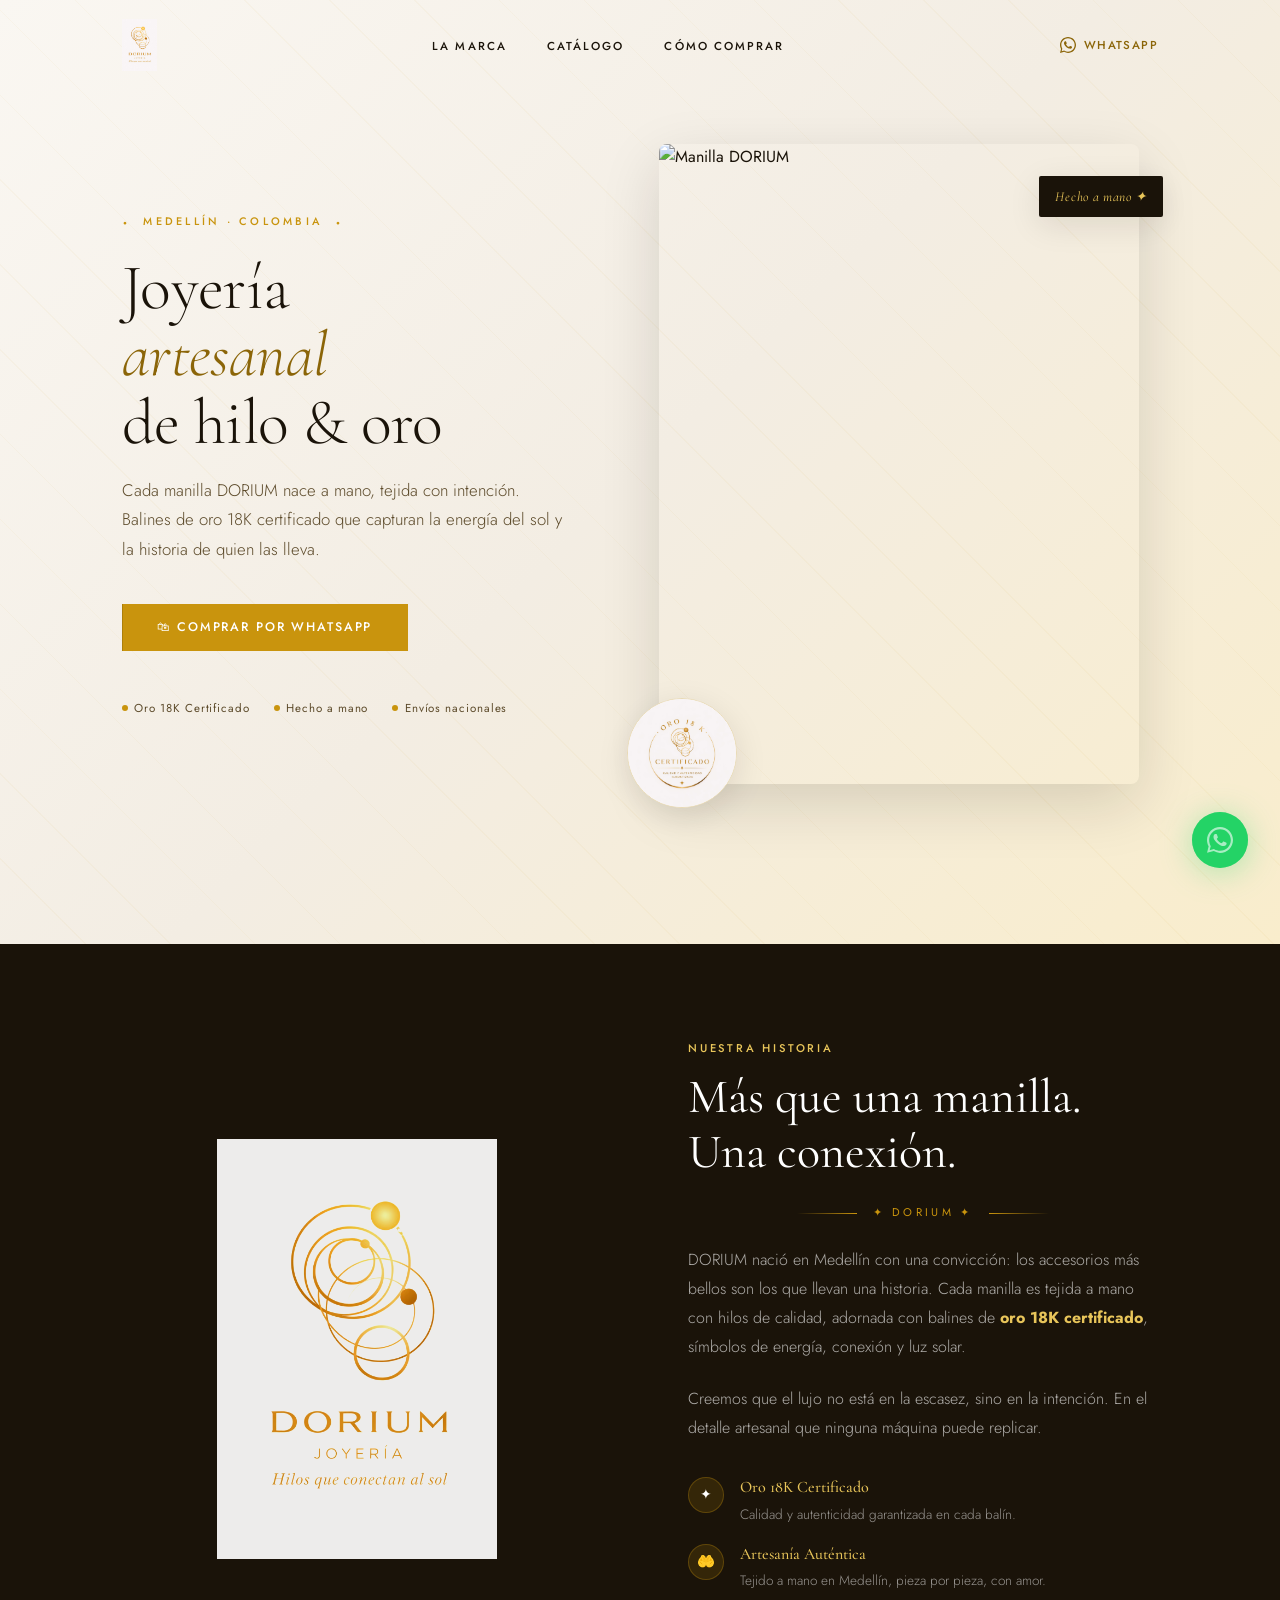
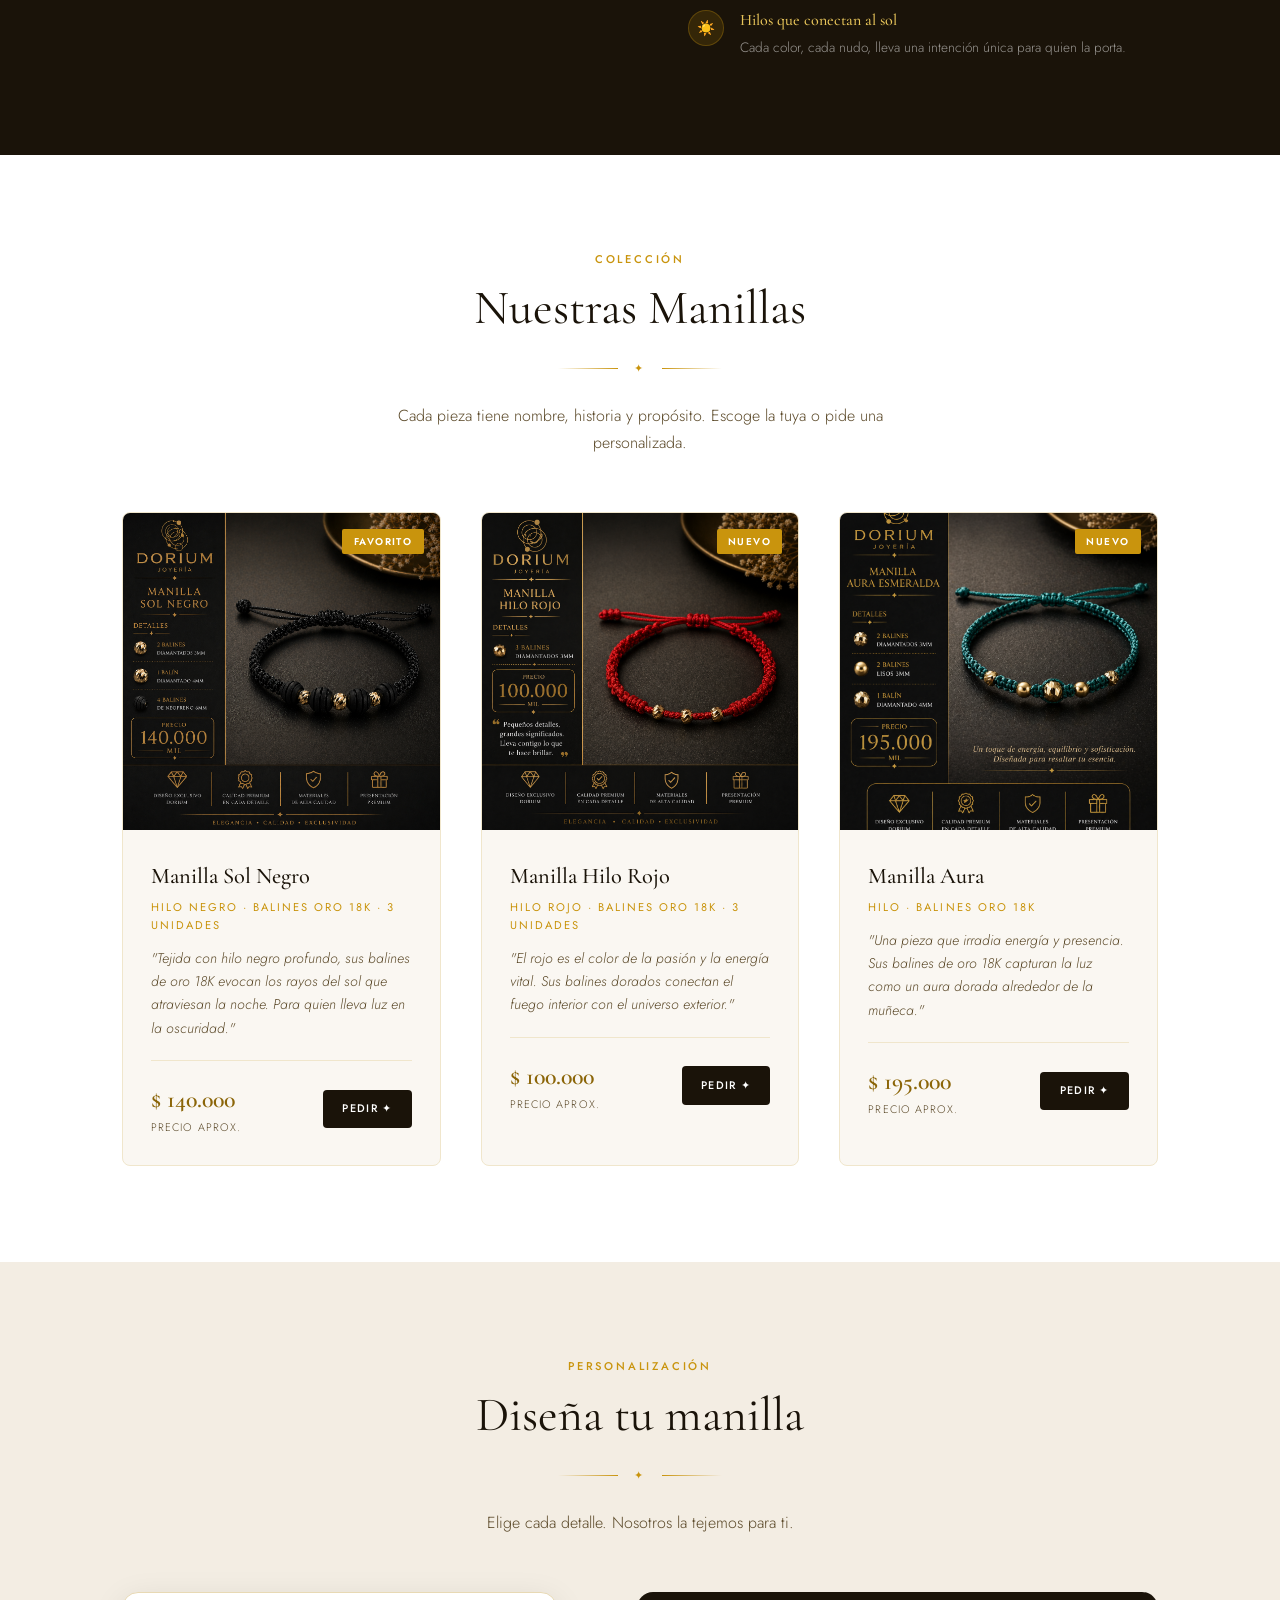
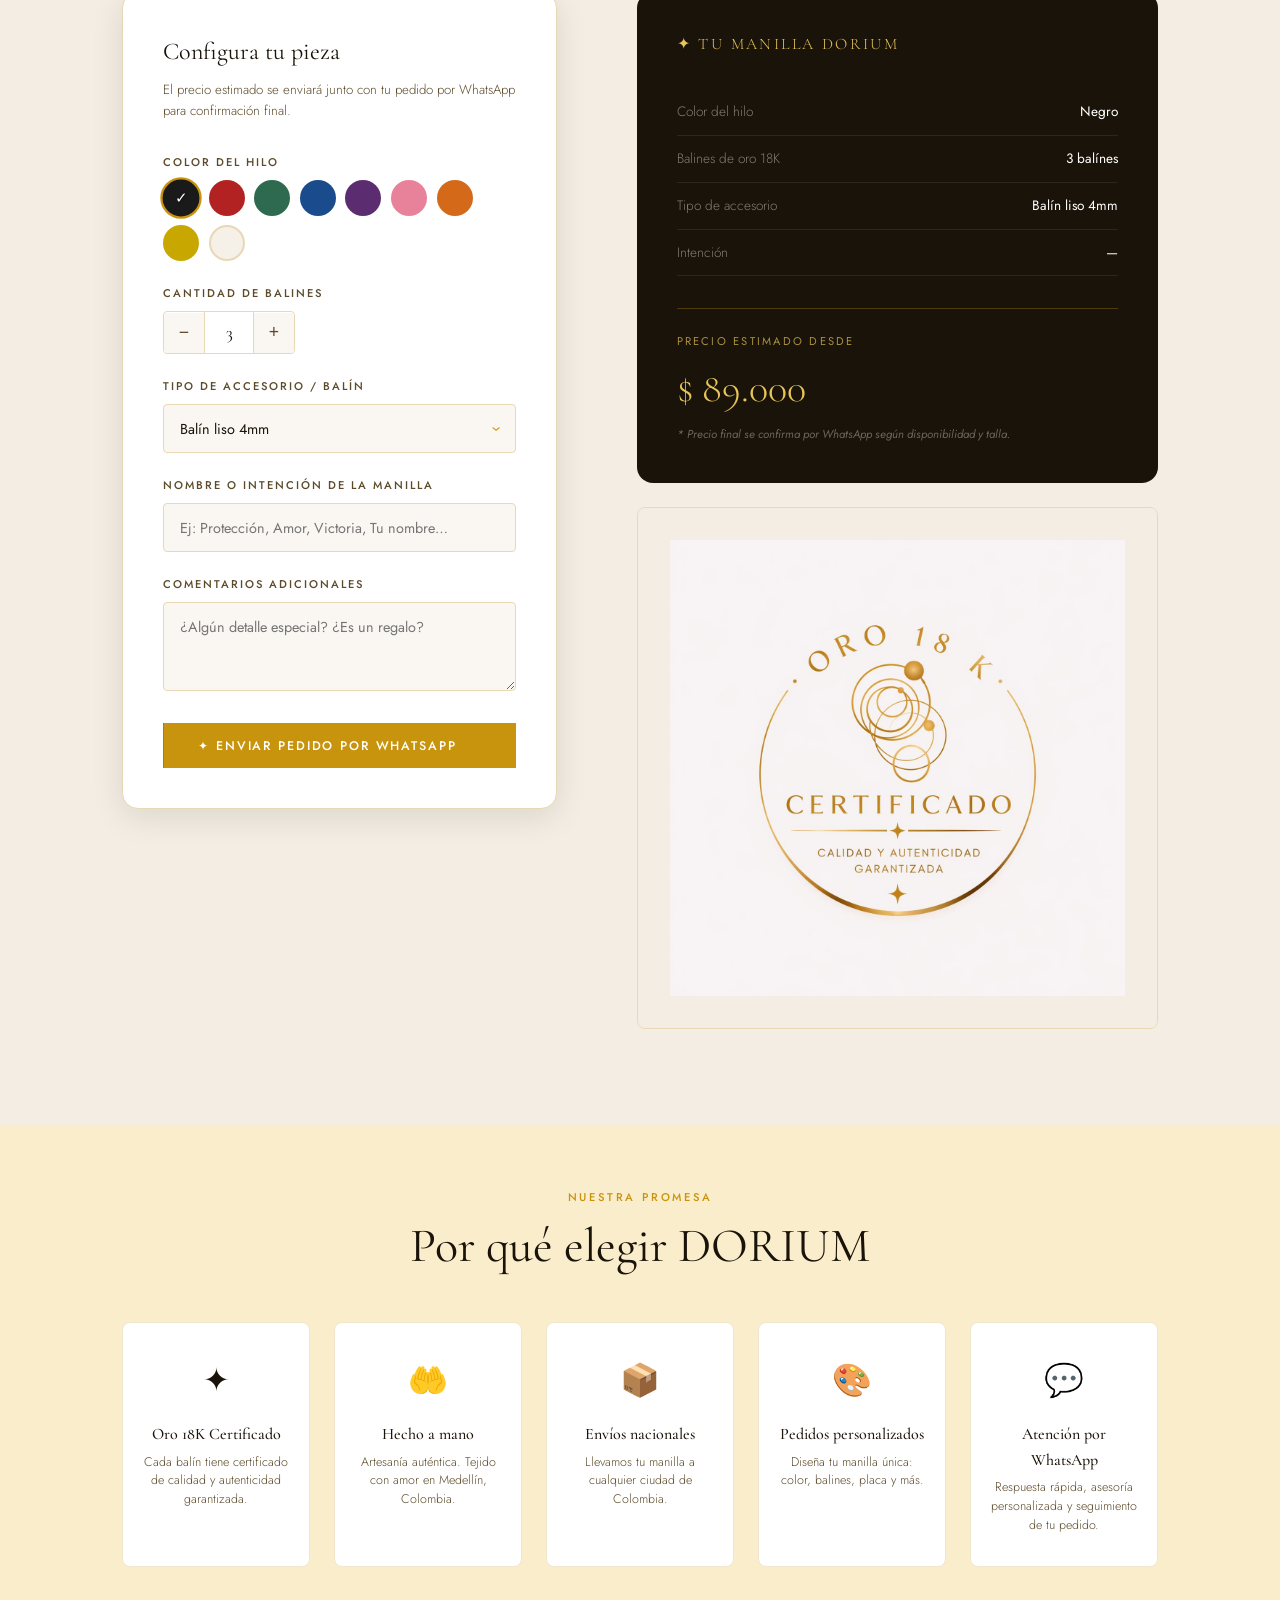
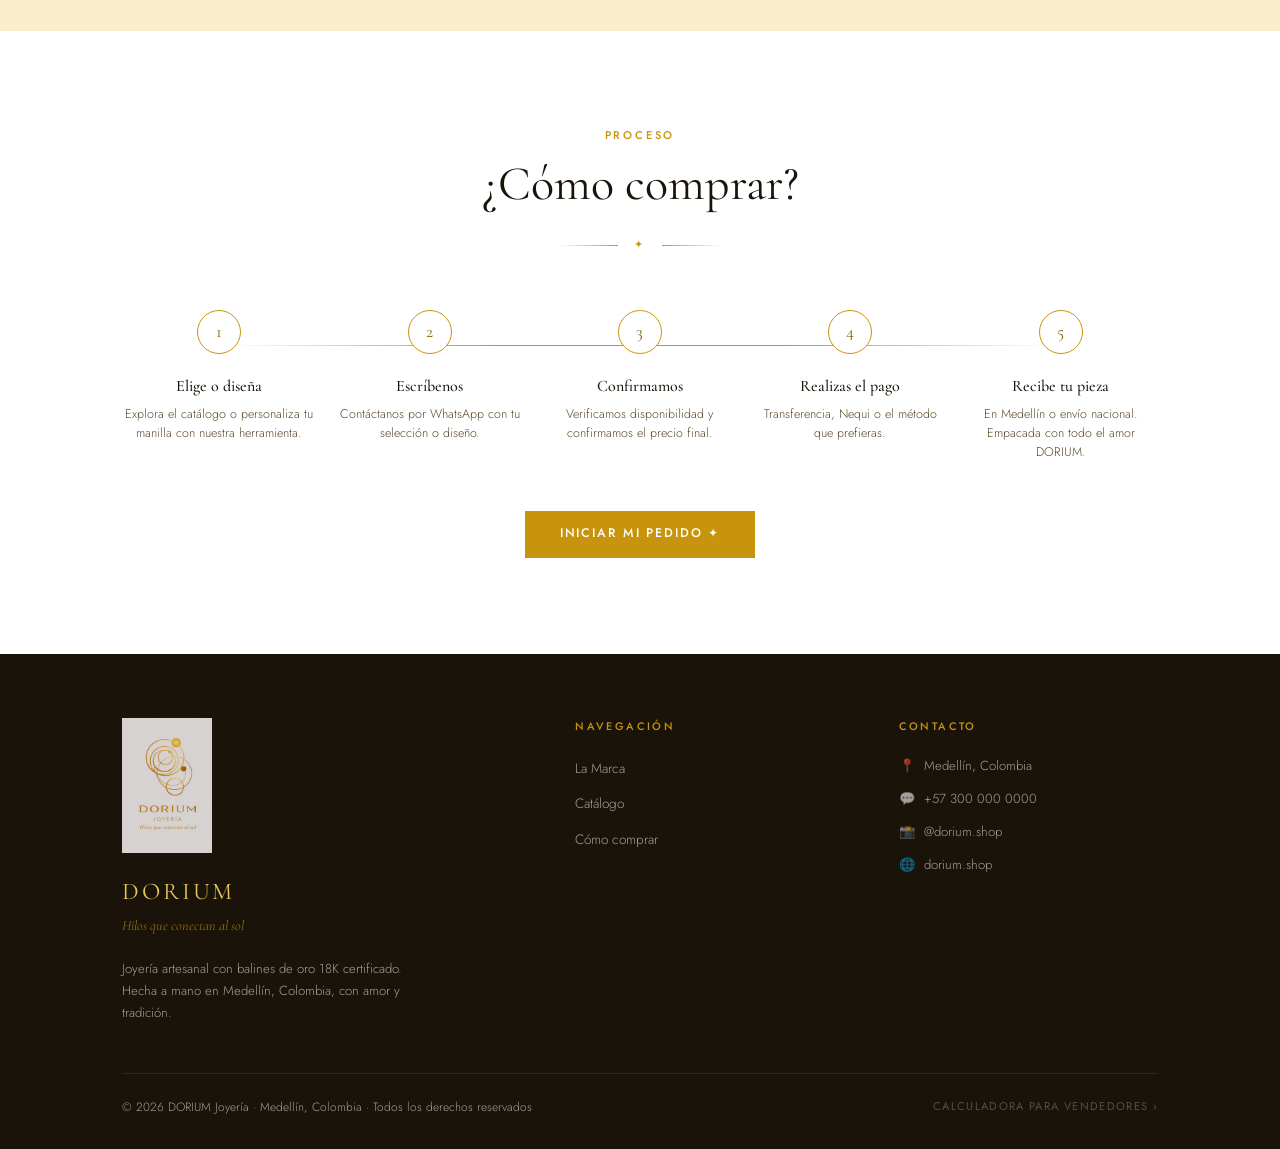
==== index.html @ 561866f4 "Actualizar inicio: imagen Inicio.png, quitar galería y botón diseña Co-Authored-By: Claude Sonnet 4." ====
<!DOCTYPE html>
<html lang="es">
<head>
  <meta charset="UTF-8" />
  <meta name="viewport" content="width=device-width, initial-scale=1.0" />

  <!-- ══ SEO ══ -->
  <title>DORIUM Joyería – Manillas de Hilo con Balines de Oro 18K | Medellín</title>
  <meta name="description" content="Manillas artesanales de hilo con balines de oro 18K certificado. Diseñadas a mano en Medellín, Colombia. Pedidos por WhatsApp. Envíos nacionales." />
  <meta name="keywords" content="manillas de hilo, balines de oro, joyería artesanal, Medellín, oro 18K, pulseras artesanales, DORIUM" />
  <meta name="author" content="DORIUM Joyería" />
  <meta property="og:title" content="DORIUM Joyería – Hilos que conectan al sol" />
  <meta property="og:description" content="Manillas artesanales de hilo con balines de oro 18K certificado. Pedidos por WhatsApp." />
  <meta property="og:image" content="assets/images/logo-vertical.png" />
  <meta property="og:url" content="https://dorium.shop" />
  <link rel="canonical" href="https://dorium.shop" />

  <!-- ══ FAVICON ══ -->
  <link rel="icon" type="image/png" href="assets/images/logo-certificado.png" />

  <!-- ══ ESTILOS ══ -->
  <link rel="stylesheet" href="styles.css" />
</head>
<body>

<!-- ════════════════════════════════
     NAVBAR
════════════════════════════════ -->
<nav class="navbar" id="navbar">
  <div class="container">
    <div class="nav-inner">
      <!-- Logo -->
      <a href="#home" class="nav-logo">
        <img src="assets/images/logo-vertical.png" alt="DORIUM Joyería" />
      </a>

      <!-- Links escritorio -->
      <ul class="nav-links">
        <li><a href="#marca">La Marca</a></li>
        <li><a href="#catalogo">Catálogo</a></li>
        <li><a href="#pasos">Cómo comprar</a></li>
      </ul>

      <!-- CTA -->
      <div class="nav-cta">
        <!--
          ╔══════════════════════════════════════╗
          ║  CAMBIA AQUÍ TU NÚMERO DE WHATSAPP   ║
          ║  Formato: 57XXXXXXXXXX (sin + ni -)  ║
          ╚══════════════════════════════════════╝
        -->
        <a href="https://wa.me/573000000000?text=Hola%2C%20quiero%20hacer%20un%20pedido%20de%20una%20manilla%20DORIUM"
           class="nav-whatsapp" target="_blank" rel="noopener">
          <svg xmlns="http://www.w3.org/2000/svg" width="16" height="16" viewBox="0 0 24 24" fill="currentColor">
            <path d="M17.472 14.382c-.297-.149-1.758-.867-2.03-.967-.273-.099-.471-.148-.67.15-.197.297-.767.966-.94 1.164-.173.199-.347.223-.644.075-.297-.15-1.255-.463-2.39-1.475-.883-.788-1.48-1.761-1.653-2.059-.173-.297-.018-.458.13-.606.134-.133.298-.347.446-.52.149-.174.198-.298.298-.497.099-.198.05-.371-.025-.52-.075-.149-.669-1.612-.916-2.207-.242-.579-.487-.5-.669-.51-.173-.008-.371-.01-.57-.01-.198 0-.52.074-.792.372-.272.297-1.04 1.016-1.04 2.479 0 1.462 1.065 2.875 1.213 3.074.149.198 2.096 3.2 5.077 4.487.709.306 1.262.489 1.694.625.712.227 1.36.195 1.871.118.571-.085 1.758-.719 2.006-1.413.248-.694.248-1.289.173-1.413-.074-.124-.272-.198-.57-.347z"/>
            <path d="M12 0C5.373 0 0 5.373 0 12c0 2.124.554 4.121 1.526 5.856L.057 23.882l6.177-1.615A11.945 11.945 0 0 0 12 24c6.627 0 12-5.373 12-12S18.627 0 12 0zm0 22c-1.917 0-3.715-.504-5.27-1.385l-.374-.222-3.895 1.018 1.039-3.786-.242-.393C2.513 15.726 2 13.924 2 12 2 6.477 6.477 2 12 2s10 4.477 10 10-4.477 10-10 10z"/>
          </svg>
          WhatsApp
        </a>
      </div>

      <!-- Hamburger (móvil) -->
      <button class="hamburger" id="hamburger" aria-label="Abrir menú">
        <span></span><span></span><span></span>
      </button>
    </div>
  </div>
</nav>

<!-- Mobile Menu -->
<div class="mobile-menu" id="mobileMenu">
  <button class="mobile-close" id="mobileClose">✕</button>
  <a href="#marca" onclick="closeMobileMenu()">La Marca</a>
  <a href="#catalogo" onclick="closeMobileMenu()">Catálogo</a>
  <a href="#pasos" onclick="closeMobileMenu()">Cómo comprar</a>
  <a href="https://wa.me/573000000000" target="_blank" style="color:#C9940D">WhatsApp</a>
</div>


<!-- ════════════════════════════════
     HERO
════════════════════════════════ -->
<section id="home" class="hero">
  <div class="hero-bg"></div>
  <div class="hero-bg-pattern"></div>

  <div class="container" style="display:contents">
    <!-- Contenido izquierdo -->
    <div class="hero-content" style="padding-left:max(2rem, calc((100vw - 1100px)/2 + 2rem)); padding-right:3rem;">
      <div class="hero-eyebrow">Medellín · Colombia</div>

      <h1 class="hero-title">
        Joyería<br/>
        <em>artesanal</em><br/>
        de hilo & oro
      </h1>

      <p class="hero-subtitle">
        Cada manilla DORIUM nace a mano, tejida con intención.
        Balines de oro 18K certificado que capturan la energía del sol
        y la historia de quien las lleva.
      </p>

      <div class="hero-actions">
        <!--
          ═══ BOTÓN WHATSAPP — cambia el número aquí ═══
          Formato: 57XXXXXXXXXX
        -->
        <a href="https://wa.me/573000000000?text=Hola%2C%20quiero%20hacer%20un%20pedido%20de%20una%20manilla%20DORIUM"
           class="btn btn-primary" target="_blank" rel="noopener">
          <span>🛍 Comprar por WhatsApp</span>
        </a>
      </div>

      <div class="hero-badges">
        <span class="hero-badge"><span class="hero-badge-dot"></span>Oro 18K Certificado</span>
        <span class="hero-badge"><span class="hero-badge-dot"></span>Hecho a mano</span>
        <span class="hero-badge"><span class="hero-badge-dot"></span>Envíos nacionales</span>
      </div>
    </div>

    <!-- Visual derecho -->
    <div class="hero-visual" style="padding-right:max(2rem, calc((100vw - 1100px)/2 + 2rem));">
      <div class="hero-image-frame">
        <img src="assets/images/Inicio.png" alt="Manilla DORIUM" class="hero-image-main">

        <!-- Sello certificado -->
        <div class="hero-cert-badge">
          <img src="assets/images/logo-certificado.png" alt="Oro 18K Certificado" />
        </div>

        <!-- Tag flotante -->
        <div class="hero-floating-tag">Hecho a mano ✦</div>
      </div>
    </div>
  </div>
</section>


<!-- ════════════════════════════════
     MARCA
════════════════════════════════ -->
<section id="marca" class="section-brand">
  <div class="container">
    <div class="brand-inner">
      <!-- Logo izquierdo -->
      <div class="brand-logo-wrap" data-aos>
        <img src="assets/images/logo-vertical.png" alt="DORIUM Joyería" class="brand-logo-img" />
      </div>

      <!-- Texto derecho -->
      <div class="brand-text-side">
        <p class="section-eyebrow" data-aos>Nuestra historia</p>
        <h2 class="section-title" data-aos data-aos-delay="100">
          Más que una manilla.<br/>Una conexión.
        </h2>

        <div class="ornament" data-aos data-aos-delay="150">
          <span class="ornament-icon">✦ DORIUM ✦</span>
        </div>

        <p class="brand-desc" data-aos data-aos-delay="200">
          DORIUM nació en Medellín con una convicción: los accesorios más bellos son
          los que llevan una historia. Cada manilla es tejida a mano con hilos de calidad,
          adornada con balines de <strong style="color:var(--gold-light)">oro 18K certificado</strong>,
          símbolos de energía, conexión y luz solar.
        </p>
        <p class="brand-desc" data-aos data-aos-delay="250">
          Creemos que el lujo no está en la escasez, sino en la intención.
          En el detalle artesanal que ninguna máquina puede replicar.
        </p>

        <div class="brand-pillars">
          <div class="brand-pillar" data-aos data-aos-delay="300">
            <div class="brand-pillar-icon">✦</div>
            <div class="brand-pillar-text">
              <h4>Oro 18K Certificado</h4>
              <p>Calidad y autenticidad garantizada en cada balín.</p>
            </div>
          </div>
          <div class="brand-pillar" data-aos data-aos-delay="350">
            <div class="brand-pillar-icon">🤲</div>
            <div class="brand-pillar-text">
              <h4>Artesanía Auténtica</h4>
              <p>Tejido a mano en Medellín, pieza por pieza, con amor.</p>
            </div>
          </div>
          <div class="brand-pillar" data-aos data-aos-delay="400">
            <div class="brand-pillar-icon">☀️</div>
            <div class="brand-pillar-text">
              <h4>Hilos que conectan al sol</h4>
              <p>Cada color, cada nudo, lleva una intención única para quien la porta.</p>
            </div>
          </div>
        </div>
      </div>
    </div>
  </div>
</section>


<!-- ════════════════════════════════
     CATÁLOGO
     ═══════════════════════════════
     Para agregar una nueva manilla,
     agrega un objeto al array
     PRODUCTOS en script.js
════════════════════════════════ -->
<section id="catalogo" class="section-catalog">
  <div class="container">
    <div class="text-center">
      <p class="section-eyebrow" data-aos>Colección</p>
      <h2 class="section-title" data-aos data-aos-delay="100">Nuestras Manillas</h2>
      <div class="ornament" data-aos data-aos-delay="150">
        <span class="ornament-icon">✦</span>
      </div>
      <p class="section-subtitle" data-aos data-aos-delay="200">
        Cada pieza tiene nombre, historia y propósito.
        Escoge la tuya o pide una personalizada.
      </p>
    </div>

    <!-- Las cards se generan desde script.js -->
    <div class="catalog-grid" id="catalogGrid" data-aos data-aos-delay="250">
      <!-- JS inject -->
    </div>
  </div>
</section>


<!-- ════════════════════════════════
     DISEÑA TU MANILLA
════════════════════════════════ -->
<section id="diseña" class="section-designer">
  <div class="container">
    <div class="text-center" style="margin-bottom:3.5rem;">
      <p class="section-eyebrow" data-aos>Personalización</p>
      <h2 class="section-title" data-aos data-aos-delay="100">Diseña tu manilla</h2>
      <div class="ornament" data-aos data-aos-delay="150">
        <span class="ornament-icon">✦</span>
      </div>
      <p class="section-subtitle" data-aos data-aos-delay="200">
        Elige cada detalle. Nosotros la tejemos para ti.
      </p>
    </div>

    <div class="designer-inner">
      <!-- Formulario -->
      <div class="designer-form" data-aos>
        <h3 class="form-title">Configura tu pieza</h3>
        <p class="form-subtitle">El precio estimado se enviará junto con tu pedido por WhatsApp para confirmación final.</p>

        <!-- Color del hilo -->
        <div class="form-group">
          <label class="form-label">Color del hilo</label>
          <div class="color-options" id="colorOpts">
            <div class="color-opt c-negro selected"  data-color="Negro"   title="Negro"   onclick="selectColor(this)"></div>
            <div class="color-opt c-rojo"             data-color="Rojo"    title="Rojo"    onclick="selectColor(this)"></div>
            <div class="color-opt c-verde"            data-color="Verde"   title="Verde"   onclick="selectColor(this)"></div>
            <div class="color-opt c-azul"             data-color="Azul"    title="Azul"    onclick="selectColor(this)"></div>
            <div class="color-opt c-morado"           data-color="Morado"  title="Morado"  onclick="selectColor(this)"></div>
            <div class="color-opt c-rosa"             data-color="Rosa"    title="Rosa"    onclick="selectColor(this)"></div>
            <div class="color-opt c-naranja"          data-color="Naranja" title="Naranja" onclick="selectColor(this)"></div>
            <div class="color-opt c-amarillo"         data-color="Amarillo" title="Amarillo" onclick="selectColor(this)"></div>
            <div class="color-opt c-blanco"           data-color="Blanco"  title="Blanco"  onclick="selectColor(this)"></div>
          </div>
        </div>

        <!-- Cantidad de balines -->
        <div class="form-group">
          <label class="form-label">Cantidad de balines</label>
          <div class="qty-control">
            <button class="qty-btn" onclick="changeQty(-1)">−</button>
            <span class="qty-display" id="qtyDisplay">3</span>
            <button class="qty-btn" onclick="changeQty(1)">+</button>
          </div>
        </div>

        <!-- Tipo de accesorio -->
        <div class="form-group">
          <label class="form-label">Tipo de accesorio / balín</label>
          <div class="select-wrapper">
            <select class="form-select" id="accesorioSelect" onchange="updatePreview()">
              <option value="Balín liso 3mm">Balín liso 3mm</option>
              <option value="Balín liso 4mm" selected>Balín liso 4mm</option>
              <option value="Balín liso 5mm">Balín liso 5mm</option>
              <option value="Balín diamantado 3mm">Balín diamantado 3mm</option>
              <option value="Balín diamantado 4mm">Balín diamantado 4mm</option>
              <option value="Balín diamantado 5mm">Balín diamantado 5mm</option>
              <option value="Placa redonda grabada">Placa redonda grabada (personalizable)</option>
            </select>
          </div>
        </div>

        <!-- Nombre o intención -->
        <div class="form-group">
          <label class="form-label">Nombre o intención de la manilla</label>
          <input type="text" class="form-input" id="intencionInput"
                 placeholder="Ej: Protección, Amor, Victoria, Tu nombre…"
                 oninput="updatePreview()" />
        </div>

        <!-- Comentarios -->
        <div class="form-group">
          <label class="form-label">Comentarios adicionales</label>
          <textarea class="form-input" id="comentariosInput" rows="3"
                    placeholder="¿Algún detalle especial? ¿Es un regalo?"
                    style="resize:vertical; min-height:80px;"
                    oninput="updatePreview()"></textarea>
        </div>

        <button class="btn btn-primary" style="width:100%;" onclick="enviarDiseño()">
          <span>✦ Enviar pedido por WhatsApp</span>
        </button>
      </div>

      <!-- Preview -->
      <div class="designer-preview" data-aos data-aos-delay="150">
        <div class="preview-card">
          <p class="preview-title">✦ Tu manilla DORIUM</p>

          <div class="preview-item">
            <span class="preview-item-label">Color del hilo</span>
            <span class="preview-item-value" id="prev-color">Negro</span>
          </div>
          <div class="preview-item">
            <span class="preview-item-label">Balines de oro 18K</span>
            <span class="preview-item-value" id="prev-qty">3 balines</span>
          </div>
          <div class="preview-item">
            <span class="preview-item-label">Tipo de accesorio</span>
            <span class="preview-item-value" id="prev-acc">Balín liso 4mm</span>
          </div>
          <div class="preview-item">
            <span class="preview-item-label">Intención</span>
            <span class="preview-item-value" id="prev-intencion">—</span>
          </div>

          <div class="preview-price-section">
            <p class="preview-price-label">Precio estimado desde</p>
            <p class="preview-price-value" id="prev-price">$80.000</p>
            <p class="preview-price-note">* Precio final se confirma por WhatsApp según disponibilidad y talla.</p>
          </div>
        </div>

        <!-- Imagen -->
        <div style="margin-top:1.5rem; border-radius:var(--radius-md); overflow:hidden; border:1px solid var(--border);">
          <img src="assets/images/logo-certificado.png" alt="Certificado Oro 18K"
               style="width:100%; display:block; background:var(--cream-dark); padding:2rem;" />
        </div>
      </div>
    </div>
  </div>
</section>


<!-- ════════════════════════════════
     CONFIANZA
════════════════════════════════ -->
<section class="section-trust">
  <div class="container">
    <div class="text-center">
      <p class="section-eyebrow" data-aos>Nuestra promesa</p>
      <h2 class="section-title" data-aos data-aos-delay="100">Por qué elegir DORIUM</h2>
    </div>

    <div class="trust-grid">
      <div class="trust-item" data-aos data-aos-delay="100">
        <span class="trust-icon">✦</span>
        <p class="trust-label">Oro 18K Certificado</p>
        <p class="trust-desc">Cada balín tiene certificado de calidad y autenticidad garantizada.</p>
      </div>
      <div class="trust-item" data-aos data-aos-delay="150">
        <span class="trust-icon">🤲</span>
        <p class="trust-label">Hecho a mano</p>
        <p class="trust-desc">Artesanía auténtica. Tejido con amor en Medellín, Colombia.</p>
      </div>
      <div class="trust-item" data-aos data-aos-delay="200">
        <span class="trust-icon">📦</span>
        <p class="trust-label">Envíos nacionales</p>
        <p class="trust-desc">Llevamos tu manilla a cualquier ciudad de Colombia.</p>
      </div>
      <div class="trust-item" data-aos data-aos-delay="250">
        <span class="trust-icon">🎨</span>
        <p class="trust-label">Pedidos personalizados</p>
        <p class="trust-desc">Diseña tu manilla única: color, balines, placa y más.</p>
      </div>
      <div class="trust-item" data-aos data-aos-delay="300">
        <span class="trust-icon">💬</span>
        <p class="trust-label">Atención por WhatsApp</p>
        <p class="trust-desc">Respuesta rápida, asesoría personalizada y seguimiento de tu pedido.</p>
      </div>
    </div>
  </div>
</section>


<!-- ════════════════════════════════
     PASOS DE COMPRA
════════════════════════════════ -->
<section id="pasos" class="section-steps">
  <div class="container">
    <div class="text-center">
      <p class="section-eyebrow" data-aos>Proceso</p>
      <h2 class="section-title" data-aos data-aos-delay="100">¿Cómo comprar?</h2>
      <div class="ornament" data-aos data-aos-delay="150">
        <span class="ornament-icon">✦</span>
      </div>
    </div>

    <div class="steps-grid">
      <div class="step-item" data-aos data-aos-delay="100">
        <div class="step-number">1</div>
        <p class="step-label">Elige o diseña</p>
        <p class="step-desc">Explora el catálogo o personaliza tu manilla con nuestra herramienta.</p>
      </div>
      <div class="step-item" data-aos data-aos-delay="150">
        <div class="step-number">2</div>
        <p class="step-label">Escríbenos</p>
        <p class="step-desc">Contáctanos por WhatsApp con tu selección o diseño.</p>
      </div>
      <div class="step-item" data-aos data-aos-delay="200">
        <div class="step-number">3</div>
        <p class="step-label">Confirmamos</p>
        <p class="step-desc">Verificamos disponibilidad y confirmamos el precio final.</p>
      </div>
      <div class="step-item" data-aos data-aos-delay="250">
        <div class="step-number">4</div>
        <p class="step-label">Realizas el pago</p>
        <p class="step-desc">Transferencia, Nequi o el método que prefieras.</p>
      </div>
      <div class="step-item" data-aos data-aos-delay="300">
        <div class="step-number">5</div>
        <p class="step-label">Recibe tu pieza</p>
        <p class="step-desc">En Medellín o envío nacional. Empacada con todo el amor DORIUM.</p>
      </div>
    </div>

    <div class="text-center" style="margin-top:3rem;" data-aos>
      <a href="https://wa.me/573000000000?text=Hola%2C%20quiero%20hacer%20un%20pedido%20de%20una%20manilla%20DORIUM"
         class="btn btn-primary" target="_blank" rel="noopener">
        <span>Iniciar mi pedido ✦</span>
      </a>
    </div>
  </div>
</section>




<!-- ════════════════════════════════
     FOOTER
════════════════════════════════ -->
<footer class="footer">
  <div class="container">
    <div class="footer-inner">
      <!-- Marca -->
      <div>
        <img src="assets/images/logo-vertical.png" alt="DORIUM" class="footer-brand-logo" />
        <p class="footer-brand-name">DORIUM</p>
        <p class="footer-tagline">Hilos que conectan al sol</p>
        <p class="footer-desc">
          Joyería artesanal con balines de oro 18K certificado.
          Hecha a mano en Medellín, Colombia, con amor y tradición.
        </p>
      </div>

      <!-- Navegación -->
      <div>
        <p class="footer-heading">Navegación</p>
        <ul class="footer-links">
          <li><a href="#marca">La Marca</a></li>
          <li><a href="#catalogo">Catálogo</a></li>
          <li><a href="#pasos">Cómo comprar</a></li>
        </ul>
      </div>

      <!-- Contacto -->
      <div>
        <p class="footer-heading">Contacto</p>
        <div class="footer-contact-item">
          <span>📍</span>
          <span>Medellín, Colombia</span>
        </div>
        <div class="footer-contact-item">
          <!--
            ═══ CAMBIA TU NÚMERO DE WHATSAPP AQUÍ ═══
          -->
          <span>💬</span>
          <a href="https://wa.me/573000000000" target="_blank" rel="noopener">+57 300 000 0000</a>
        </div>
        <div class="footer-contact-item">
          <!--
            ═══ CAMBIA TU INSTAGRAM AQUÍ ═══
          -->
          <span>📸</span>
          <a href="https://instagram.com/dorium.shop" target="_blank" rel="noopener">@dorium.shop</a>
        </div>
        <div class="footer-contact-item">
          <span>🌐</span>
          <a href="https://dorium.shop">dorium.shop</a>
        </div>
      </div>
    </div>

    <div class="footer-bottom">
      <p class="footer-copyright">
        © 2026 DORIUM Joyería · Medellín, Colombia · Todos los derechos reservados
      </p>
      <a href="calculadora.html" class="footer-calc-link">Calculadora para vendedores ›</a>
    </div>
  </div>
</footer>


<!-- ════════════════════════════════
     BOTÓN FLOTANTE WHATSAPP
════════════════════════════════ -->
<!--
  ═══ CAMBIA TU NÚMERO AQUÍ ═══
-->
<a href="https://wa.me/573000000000?text=Hola%2C%20quiero%20hacer%20un%20pedido%20de%20una%20manilla%20DORIUM"
   class="whatsapp-float" target="_blank" rel="noopener" aria-label="WhatsApp DORIUM">
  <div class="whatsapp-pulse"></div>
  <span class="whatsapp-label">Pedir por WhatsApp</span>
  <div class="whatsapp-btn">
    <svg xmlns="http://www.w3.org/2000/svg" width="26" height="26" viewBox="0 0 24 24" fill="currentColor">
      <path d="M17.472 14.382c-.297-.149-1.758-.867-2.03-.967-.273-.099-.471-.148-.67.15-.197.297-.767.966-.94 1.164-.173.199-.347.223-.644.075-.297-.15-1.255-.463-2.39-1.475-.883-.788-1.48-1.761-1.653-2.059-.173-.297-.018-.458.13-.606.134-.133.298-.347.446-.52.149-.174.198-.298.298-.497.099-.198.05-.371-.025-.52-.075-.149-.669-1.612-.916-2.207-.242-.579-.487-.5-.669-.51-.173-.008-.371-.01-.57-.01-.198 0-.52.074-.792.372-.272.297-1.04 1.016-1.04 2.479 0 1.462 1.065 2.875 1.213 3.074.149.198 2.096 3.2 5.077 4.487.709.306 1.262.489 1.694.625.712.227 1.36.195 1.871.118.571-.085 1.758-.719 2.006-1.413.248-.694.248-1.289.173-1.413-.074-.124-.272-.198-.57-.347z"/>
      <path d="M12 0C5.373 0 0 5.373 0 12c0 2.124.554 4.121 1.526 5.856L.057 23.882l6.177-1.615A11.945 11.945 0 0 0 12 24c6.627 0 12-5.373 12-12S18.627 0 12 0zm0 22c-1.917 0-3.715-.504-5.27-1.385l-.374-.222-3.895 1.018 1.039-3.786-.242-.393C2.513 15.726 2 13.924 2 12 2 6.477 6.477 2 12 2s10 4.477 10 10-4.477 10-10 10z"/>
    </svg>
  </div>
</a>

<!-- ════════════════════════════════
     SCRIPTS
════════════════════════════════ -->
<script src="script.js"></script>

</body>
</html>
---- styles.css ----
/* ============================================================
   DORIUM JOYERÍA — styles.css
   Paleta: crema, dorado, negro, blanco
   Tipografías: Cormorant Garamond (títulos) + Jost (cuerpo)
   ============================================================ */

@import url('https://fonts.googleapis.com/css2?family=Cormorant+Garamond:ital,wght@0,300;0,400;0,500;0,600;1,300;1,400;1,500&family=Jost:wght@300;400;500;600&display=swap');

/* ── VARIABLES ── */
:root {
  --gold:        #C9940D;
  --gold-light:  #E8C55A;
  --gold-dark:   #8B6508;
  --gold-pale:   #F9EDCC;
  --cream:       #FAF7F2;
  --cream-dark:  #F3EDE3;
  --ink:         #1A1309;
  --ink-soft:    #5C4A2A;
  --white:       #FFFFFF;
  --border:      #E8D9B4;
  --border-soft: #F0E6CC;

  --font-display: 'Cormorant Garamond', Georgia, serif;
  --font-body:    'Jost', sans-serif;

  --radius-sm:  4px;
  --radius-md:  8px;
  --radius-lg:  16px;
  --radius-xl:  24px;

  --shadow-sm:  0 2px 8px rgba(26,19,9,0.07);
  --shadow-md:  0 8px 32px rgba(26,19,9,0.10);
  --shadow-lg:  0 20px 60px rgba(26,19,9,0.14);

  --transition: 0.3s cubic-bezier(0.4,0,0.2,1);
}

/* ── RESET ── */
*, *::before, *::after { box-sizing: border-box; margin: 0; padding: 0; }
html { font-size: 16px; scroll-behavior: smooth; }
body {
  font-family: var(--font-body);
  background: var(--cream);
  color: var(--ink);
  line-height: 1.6;
  overflow-x: hidden;
}
img { max-width: 100%; height: auto; display: block; }
a { text-decoration: none; color: inherit; }
ul { list-style: none; }

/* ── UTILITIES ── */
.container { max-width: 1100px; margin: 0 auto; padding: 0 2rem; }
.text-gold { color: var(--gold); }
.text-center { text-align: center; }
.sr-only { position: absolute; width: 1px; height: 1px; overflow: hidden; clip: rect(0,0,0,0); }

/* ── SECTION SPACING ── */
section { padding: 6rem 0; }

/* ── ORNAMENTAL DIVIDER ── */
.ornament {
  display: flex;
  align-items: center;
  gap: 1rem;
  justify-content: center;
  margin: 1.5rem 0;
}
.ornament::before,
.ornament::after {
  content: '';
  width: 60px;
  height: 1px;
  background: linear-gradient(90deg, transparent, var(--gold));
}
.ornament::after { background: linear-gradient(90deg, var(--gold), transparent); }
.ornament-icon { color: var(--gold); font-size: 0.7rem; letter-spacing: 0.3em; }

/* ── SECTION LABELS ── */
.section-eyebrow {
  font-family: var(--font-body);
  font-size: 0.7rem;
  letter-spacing: 0.25em;
  text-transform: uppercase;
  color: var(--gold);
  font-weight: 500;
  margin-bottom: 0.75rem;
}
.section-title {
  font-family: var(--font-display);
  font-size: clamp(2rem, 4vw, 3rem);
  font-weight: 400;
  line-height: 1.15;
  color: var(--ink);
}
.section-subtitle {
  font-size: 1rem;
  color: var(--ink-soft);
  font-weight: 300;
  max-width: 560px;
  line-height: 1.7;
  margin: 1rem auto 0;
}

/* ── BUTTONS ── */
.btn {
  display: inline-flex;
  align-items: center;
  gap: 0.5rem;
  padding: 0.85rem 2.2rem;
  font-family: var(--font-body);
  font-size: 0.78rem;
  font-weight: 500;
  letter-spacing: 0.15em;
  text-transform: uppercase;
  border: none;
  border-radius: 0;
  cursor: pointer;
  transition: var(--transition);
  white-space: nowrap;
}
.btn-primary {
  background: var(--gold);
  color: var(--white);
  position: relative;
  overflow: hidden;
}
.btn-primary::before {
  content: '';
  position: absolute;
  inset: 0;
  background: var(--gold-dark);
  transform: translateX(-100%);
  transition: transform 0.4s cubic-bezier(0.4,0,0.2,1);
}
.btn-primary:hover::before { transform: translateX(0); }
.btn-primary span { position: relative; z-index: 1; }

.btn-outline {
  background: transparent;
  color: var(--ink);
  border: 1px solid var(--ink);
}
.btn-outline:hover {
  background: var(--ink);
  color: var(--white);
}
.btn-outline-gold {
  background: transparent;
  color: var(--gold);
  border: 1px solid var(--gold);
}
.btn-outline-gold:hover {
  background: var(--gold);
  color: var(--white);
}

/* ════════════════════════════════
   NAVBAR
════════════════════════════════ */
.navbar {
  position: fixed;
  top: 0; left: 0; right: 0;
  z-index: 1000;
  padding: 1.2rem 0;
  transition: background 0.4s, box-shadow 0.4s, padding 0.4s;
}
.navbar.scrolled {
  background: rgba(250,247,242,0.97);
  box-shadow: 0 1px 0 var(--border);
  padding: 0.8rem 0;
  backdrop-filter: blur(8px);
}
.nav-inner {
  display: flex;
  align-items: center;
  justify-content: space-between;
}
.nav-logo img {
  height: 52px;
  width: auto;
}
.nav-links {
  display: flex;
  gap: 2.5rem;
}
.nav-links a {
  font-size: 0.72rem;
  letter-spacing: 0.18em;
  text-transform: uppercase;
  font-weight: 500;
  color: var(--ink);
  position: relative;
  transition: color var(--transition);
}
.nav-links a::after {
  content: '';
  position: absolute;
  bottom: -3px; left: 0; right: 0;
  height: 1px;
  background: var(--gold);
  transform: scaleX(0);
  transform-origin: left;
  transition: transform 0.3s;
}
.nav-links a:hover { color: var(--gold); }
.nav-links a:hover::after { transform: scaleX(1); }

.nav-cta {
  display: flex;
  align-items: center;
  gap: 1rem;
}
.nav-whatsapp {
  display: flex;
  align-items: center;
  gap: 0.5rem;
  font-size: 0.72rem;
  letter-spacing: 0.12em;
  text-transform: uppercase;
  font-weight: 500;
  color: var(--gold-dark);
  transition: color var(--transition);
}
.nav-whatsapp:hover { color: var(--gold); }

.hamburger {
  display: none;
  flex-direction: column;
  gap: 5px;
  cursor: pointer;
  background: none;
  border: none;
  padding: 4px;
}
.hamburger span {
  display: block;
  width: 22px;
  height: 1.5px;
  background: var(--ink);
  transition: var(--transition);
}

/* ════════════════════════════════
   HERO
════════════════════════════════ */
.hero {
  min-height: 100vh;
  display: grid;
  grid-template-columns: 1fr 1fr;
  align-items: center;
  padding-top: 80px;
  position: relative;
  overflow: hidden;
}
.hero-bg {
  position: absolute;
  inset: 0;
  background: linear-gradient(135deg, var(--cream) 0%, var(--cream-dark) 50%, var(--gold-pale) 100%);
  z-index: 0;
}
.hero-bg-pattern {
  position: absolute;
  inset: 0;
  opacity: 0.04;
  background-image: repeating-linear-gradient(
    45deg,
    var(--gold) 0px, var(--gold) 1px,
    transparent 1px, transparent 60px
  );
  z-index: 0;
}

.hero-content {
  position: relative;
  z-index: 1;
  padding: 4rem 0 4rem 0;
}
.hero-eyebrow {
  display: inline-flex;
  align-items: center;
  gap: 0.75rem;
  font-size: 0.68rem;
  letter-spacing: 0.3em;
  text-transform: uppercase;
  color: var(--gold);
  font-weight: 500;
  margin-bottom: 1.5rem;
}
.hero-eyebrow::before,
.hero-eyebrow::after {
  content: '·';
  font-size: 1.2rem;
  line-height: 0;
}
.hero-title {
  font-family: var(--font-display);
  font-size: clamp(3rem, 5vw, 4.8rem);
  font-weight: 300;
  line-height: 1.05;
  color: var(--ink);
  margin-bottom: 1.25rem;
  letter-spacing: -0.01em;
}
.hero-title em {
  font-style: italic;
  color: var(--gold-dark);
}
.hero-subtitle {
  font-size: 1.05rem;
  color: var(--ink-soft);
  font-weight: 300;
  line-height: 1.75;
  max-width: 440px;
  margin-bottom: 2.5rem;
}
.hero-actions {
  display: flex;
  gap: 1rem;
  flex-wrap: wrap;
  align-items: center;
  margin-bottom: 3rem;
}
.hero-badges {
  display: flex;
  gap: 1.5rem;
  flex-wrap: wrap;
}
.hero-badge {
  display: flex;
  align-items: center;
  gap: 0.4rem;
  font-size: 0.72rem;
  color: var(--ink-soft);
  letter-spacing: 0.08em;
}
.hero-badge-dot {
  width: 6px; height: 6px;
  border-radius: 50%;
  background: var(--gold);
  flex-shrink: 0;
}

.hero-visual {
  position: relative;
  z-index: 1;
  display: flex;
  align-items: center;
  justify-content: center;
  padding: 4rem 0;
  height: 100%;
}
.hero-image-frame {
  position: relative;
  width: 100%;
  max-width: 480px;
}
.hero-image-main {
  width: 100%;
  aspect-ratio: 3/4;
  object-fit: cover;
  border-radius: var(--radius-md);
  box-shadow: var(--shadow-lg);
}
.hero-image-placeholder {
  width: 100%;
  aspect-ratio: 3/4;
  background: linear-gradient(145deg, var(--gold-pale) 0%, var(--cream-dark) 100%);
  border-radius: var(--radius-md);
  border: 1px solid var(--border);
  display: flex;
  flex-direction: column;
  align-items: center;
  justify-content: center;
  gap: 1rem;
  box-shadow: var(--shadow-lg);
}
.hero-image-placeholder p {
  font-family: var(--font-display);
  font-size: 1.1rem;
  color: var(--gold-dark);
  text-align: center;
  font-style: italic;
  padding: 0 2rem;
}
.hero-cert-badge {
  position: absolute;
  bottom: -1.5rem;
  left: -2rem;
  width: 110px;
  background: var(--white);
  border-radius: 50%;
  box-shadow: var(--shadow-md);
  border: 1px solid var(--border);
  overflow: hidden;
}
.hero-cert-badge img { width: 100%; height: auto; }
.hero-floating-tag {
  position: absolute;
  top: 2rem;
  right: -1.5rem;
  background: var(--ink);
  color: var(--gold-light);
  padding: 0.6rem 1rem;
  font-family: var(--font-display);
  font-size: 0.85rem;
  font-style: italic;
  letter-spacing: 0.05em;
  box-shadow: var(--shadow-md);
  border-radius: 2px;
}

/* ════════════════════════════════
   MARCA / BRAND SECTION
════════════════════════════════ */
.section-brand {
  background: var(--ink);
  color: var(--white);
}
.brand-inner {
  display: grid;
  grid-template-columns: 1fr 1fr;
  gap: 6rem;
  align-items: center;
}
.brand-logo-wrap {
  display: flex;
  align-items: center;
  justify-content: center;
}
.brand-logo-img {
  width: 280px;
  max-width: 100%;
  opacity: 0.92;
  filter: brightness(1.1);
}
.brand-text-side .section-eyebrow { color: var(--gold-light); }
.brand-text-side .section-title { color: var(--white); }
.brand-desc {
  font-size: 1rem;
  color: rgba(255,255,255,0.65);
  font-weight: 300;
  line-height: 1.8;
  margin: 1.5rem 0;
}
.brand-pillars {
  display: flex;
  flex-direction: column;
  gap: 1rem;
  margin-top: 2rem;
}
.brand-pillar {
  display: flex;
  align-items: flex-start;
  gap: 1rem;
}
.brand-pillar-icon {
  width: 36px; height: 36px;
  background: rgba(201,148,13,0.15);
  border: 1px solid rgba(201,148,13,0.3);
  border-radius: 50%;
  display: flex;
  align-items: center;
  justify-content: center;
  font-size: 0.9rem;
  flex-shrink: 0;
  margin-top: 2px;
}
.brand-pillar-text h4 {
  font-family: var(--font-display);
  font-size: 1rem;
  font-weight: 500;
  color: var(--gold-light);
  margin-bottom: 0.2rem;
}
.brand-pillar-text p {
  font-size: 0.85rem;
  color: rgba(255,255,255,0.55);
  font-weight: 300;
}

/* ════════════════════════════════
   CATÁLOGO
════════════════════════════════ */
.section-catalog {
  background: var(--white);
}
.catalog-grid {
  display: grid;
  grid-template-columns: repeat(auto-fill, minmax(300px, 1fr));
  gap: 2.5rem;
  margin-top: 3.5rem;
}
.product-card {
  background: var(--cream);
  border: 1px solid var(--border-soft);
  border-radius: var(--radius-md);
  overflow: hidden;
  transition: transform var(--transition), box-shadow var(--transition);
  position: relative;
}
.product-card:hover {
  transform: translateY(-6px);
  box-shadow: var(--shadow-lg);
}
.product-image-wrap {
  position: relative;
  overflow: hidden;
  aspect-ratio: 1;
  background: linear-gradient(145deg, var(--gold-pale), var(--cream-dark));
}
.product-image-wrap img {
  width: 100%; height: 100%;
  object-fit: cover;
  transition: transform 0.6s cubic-bezier(0.4,0,0.2,1);
}
.product-card:hover .product-image-wrap img {
  transform: scale(1.05);
}
.product-image-placeholder {
  width: 100%; height: 100%;
  display: flex;
  flex-direction: column;
  align-items: center;
  justify-content: center;
  gap: 0.5rem;
  padding: 2rem;
}
.product-image-placeholder span {
  font-family: var(--font-display);
  font-size: 1rem;
  color: var(--gold-dark);
  text-align: center;
  font-style: italic;
}
.product-badge {
  position: absolute;
  top: 1rem; right: 1rem;
  background: var(--gold);
  color: var(--white);
  font-size: 0.62rem;
  letter-spacing: 0.15em;
  text-transform: uppercase;
  font-weight: 600;
  padding: 0.3rem 0.7rem;
  border-radius: 2px;
}
.product-body {
  padding: 1.75rem;
}
.product-name {
  font-family: var(--font-display);
  font-size: 1.4rem;
  font-weight: 500;
  color: var(--ink);
  margin-bottom: 0.35rem;
}
.product-materials {
  font-size: 0.7rem;
  letter-spacing: 0.18em;
  text-transform: uppercase;
  color: var(--gold);
  margin-bottom: 0.75rem;
}
.product-story {
  font-size: 0.88rem;
  color: var(--ink-soft);
  line-height: 1.65;
  font-weight: 300;
  margin-bottom: 1.25rem;
  font-style: italic;
}
.product-footer {
  display: flex;
  align-items: center;
  justify-content: space-between;
  border-top: 1px solid var(--border-soft);
  padding-top: 1.25rem;
}
.product-price {
  font-family: var(--font-display);
  font-size: 1.5rem;
  font-weight: 600;
  color: var(--gold-dark);
}
.product-price-sub {
  font-size: 0.68rem;
  letter-spacing: 0.1em;
  text-transform: uppercase;
  color: var(--ink-soft);
  font-family: var(--font-body);
  font-weight: 300;
}
.product-btn {
  display: inline-flex;
  align-items: center;
  gap: 0.4rem;
  padding: 0.65rem 1.2rem;
  background: var(--ink);
  color: var(--white);
  font-size: 0.68rem;
  letter-spacing: 0.12em;
  text-transform: uppercase;
  font-weight: 500;
  border-radius: var(--radius-sm);
  transition: var(--transition);
  border: none;
  cursor: pointer;
}
.product-btn:hover { background: var(--gold); }

/* ════════════════════════════════
   DISEÑA TU MANILLA
════════════════════════════════ */
.section-designer {
  background: var(--cream-dark);
}
.designer-inner {
  display: grid;
  grid-template-columns: 1fr 1.2fr;
  gap: 5rem;
  align-items: start;
}
.designer-form {
  background: var(--white);
  border: 1px solid var(--border);
  border-radius: var(--radius-lg);
  padding: 2.5rem;
  box-shadow: var(--shadow-md);
}
.form-title {
  font-family: var(--font-display);
  font-size: 1.5rem;
  font-weight: 400;
  margin-bottom: 0.5rem;
}
.form-subtitle {
  font-size: 0.83rem;
  color: var(--ink-soft);
  margin-bottom: 2rem;
  font-weight: 300;
}
.form-group {
  margin-bottom: 1.5rem;
}
.form-label {
  display: block;
  font-size: 0.7rem;
  letter-spacing: 0.18em;
  text-transform: uppercase;
  font-weight: 500;
  color: var(--ink-soft);
  margin-bottom: 0.5rem;
}
.form-select,
.form-input {
  width: 100%;
  padding: 0.85rem 1rem;
  font-family: var(--font-body);
  font-size: 0.9rem;
  color: var(--ink);
  background: var(--cream);
  border: 1px solid var(--border);
  border-radius: var(--radius-sm);
  outline: none;
  transition: border-color 0.2s;
  appearance: none;
  -webkit-appearance: none;
}
.form-select:focus,
.form-input:focus { border-color: var(--gold); }
.select-wrapper {
  position: relative;
}
.select-wrapper::after {
  content: '›';
  position: absolute;
  right: 1rem; top: 50%;
  transform: translateY(-50%) rotate(90deg);
  color: var(--gold);
  pointer-events: none;
  font-size: 1rem;
}
.color-options {
  display: flex;
  gap: 0.6rem;
  flex-wrap: wrap;
  margin-top: 0.5rem;
}
.color-opt {
  width: 36px; height: 36px;
  border-radius: 50%;
  border: 2px solid transparent;
  cursor: pointer;
  transition: border-color 0.2s, transform 0.2s;
  position: relative;
}
.color-opt:hover, .color-opt.selected {
  border-color: var(--gold);
  transform: scale(1.15);
}
.color-opt.selected::after {
  content: '✓';
  position: absolute;
  inset: 0;
  display: flex;
  align-items: center;
  justify-content: center;
  font-size: 0.8rem;
  color: white;
  text-shadow: 0 1px 2px rgba(0,0,0,0.5);
}

/* Colors */
.c-negro    { background: #1a1a1a; }
.c-rojo     { background: #B22222; }
.c-verde    { background: #2D6A4F; }
.c-azul     { background: #1A4B8C; }
.c-morado   { background: #5B2C6F; }
.c-rosa     { background: #E8829A; }
.c-naranja  { background: #D4691A; }
.c-amarillo { background: #C8A800; }
.c-blanco   { background: #f5f0e8; border: 2px solid var(--border); }

.qty-control {
  display: flex;
  align-items: center;
  gap: 0;
  border: 1px solid var(--border);
  border-radius: var(--radius-sm);
  overflow: hidden;
  width: fit-content;
}
.qty-btn {
  width: 40px; height: 40px;
  background: var(--cream);
  border: none;
  cursor: pointer;
  font-size: 1.1rem;
  color: var(--ink-soft);
  transition: background 0.15s;
  display: flex; align-items: center; justify-content: center;
}
.qty-btn:hover { background: var(--gold-pale); }
.qty-display {
  width: 50px;
  text-align: center;
  font-family: var(--font-display);
  font-size: 1.1rem;
  color: var(--ink);
  border-left: 1px solid var(--border);
  border-right: 1px solid var(--border);
  padding: 0.4rem;
}

.designer-preview {
  position: sticky;
  top: 6rem;
}
.preview-card {
  background: var(--ink);
  border-radius: var(--radius-lg);
  padding: 2.5rem;
  color: var(--white);
}
.preview-title {
  font-family: var(--font-display);
  font-size: 1rem;
  font-weight: 300;
  letter-spacing: 0.15em;
  text-transform: uppercase;
  color: var(--gold-light);
  margin-bottom: 2rem;
}
.preview-item {
  display: flex;
  justify-content: space-between;
  align-items: center;
  padding: 0.75rem 0;
  border-bottom: 1px solid rgba(255,255,255,0.08);
  font-size: 0.85rem;
}
.preview-item-label { color: rgba(255,255,255,0.45); font-weight: 300; }
.preview-item-value { color: var(--white); font-weight: 400; }
.preview-price-section {
  margin-top: 2rem;
  padding-top: 1.5rem;
  border-top: 1px solid rgba(201,148,13,0.3);
}
.preview-price-label {
  font-size: 0.7rem;
  letter-spacing: 0.2em;
  text-transform: uppercase;
  color: var(--gold-light);
  opacity: 0.7;
  margin-bottom: 0.3rem;
}
.preview-price-value {
  font-family: var(--font-display);
  font-size: 2.5rem;
  font-weight: 300;
  color: var(--gold-light);
}
.preview-price-note {
  font-size: 0.72rem;
  color: rgba(255,255,255,0.35);
  margin-top: 0.3rem;
  font-style: italic;
}
.preview-send-btn {
  width: 100%;
  margin-top: 1.5rem;
}

/* ════════════════════════════════
   CONFIANZA (TRUST)
════════════════════════════════ */
.section-trust {
  background: var(--gold-pale);
  padding: 4rem 0;
}
.trust-grid {
  display: grid;
  grid-template-columns: repeat(5, 1fr);
  gap: 1.5rem;
  margin-top: 3rem;
}
.trust-item {
  text-align: center;
  padding: 2rem 1rem;
  background: var(--white);
  border: 1px solid var(--border-soft);
  border-radius: var(--radius-md);
  transition: var(--transition);
}
.trust-item:hover {
  transform: translateY(-4px);
  box-shadow: var(--shadow-md);
}
.trust-icon {
  font-size: 2rem;
  margin-bottom: 1rem;
  display: block;
}
.trust-label {
  font-family: var(--font-display);
  font-size: 1rem;
  font-weight: 500;
  color: var(--ink);
  margin-bottom: 0.3rem;
}
.trust-desc {
  font-size: 0.78rem;
  color: var(--ink-soft);
  font-weight: 300;
  line-height: 1.5;
}

/* ════════════════════════════════
   PASOS DE COMPRA
════════════════════════════════ */
.section-steps { background: var(--white); }
.steps-grid {
  display: grid;
  grid-template-columns: repeat(5, 1fr);
  gap: 1rem;
  margin-top: 3.5rem;
  position: relative;
}
.steps-grid::before {
  content: '';
  position: absolute;
  top: 2.2rem;
  left: 10%;
  right: 10%;
  height: 1px;
  background: linear-gradient(90deg, transparent, var(--gold), var(--gold), transparent);
  z-index: 0;
}
.step-item {
  text-align: center;
  position: relative;
  z-index: 1;
}
.step-number {
  width: 44px; height: 44px;
  background: var(--white);
  border: 1.5px solid var(--gold);
  border-radius: 50%;
  display: flex;
  align-items: center;
  justify-content: center;
  font-family: var(--font-display);
  font-size: 1.1rem;
  font-weight: 400;
  color: var(--gold-dark);
  margin: 0 auto 1.25rem;
  transition: var(--transition);
}
.step-item:hover .step-number {
  background: var(--gold);
  color: var(--white);
}
.step-label {
  font-family: var(--font-display);
  font-size: 1rem;
  font-weight: 500;
  color: var(--ink);
  margin-bottom: 0.3rem;
}
.step-desc {
  font-size: 0.78rem;
  color: var(--ink-soft);
  font-weight: 300;
  line-height: 1.55;
}

/* ════════════════════════════════
   GALERÍA
════════════════════════════════ */
.section-gallery { background: var(--cream); }
.gallery-grid {
  display: grid;
  grid-template-columns: repeat(3, 1fr);
  gap: 1.5rem;
  margin-top: 3.5rem;
}
.gallery-item {
  position: relative;
  overflow: hidden;
  border-radius: var(--radius-md);
  background: var(--cream-dark);
  border: 1px solid var(--border-soft);
  aspect-ratio: 1;
  cursor: pointer;
}
.gallery-item img {
  width: 100%; height: 100%;
  object-fit: cover;
  transition: transform 0.5s cubic-bezier(0.4,0,0.2,1);
}
.gallery-item:hover img { transform: scale(1.06); }
.gallery-item-placeholder {
  width: 100%; height: 100%;
  display: flex;
  flex-direction: column;
  align-items: center;
  justify-content: center;
  gap: 0.75rem;
  background: linear-gradient(145deg, var(--gold-pale), var(--cream-dark));
}
.gallery-item-placeholder span {
  font-family: var(--font-display);
  font-size: 0.95rem;
  color: var(--gold-dark);
  font-style: italic;
  text-align: center;
  padding: 0 1.5rem;
}
.gallery-item-label {
  position: absolute;
  bottom: 0; left: 0; right: 0;
  padding: 1.5rem 1rem 1rem;
  background: linear-gradient(0deg, rgba(26,19,9,0.8), transparent);
  color: var(--white);
  font-family: var(--font-display);
  font-size: 1rem;
  font-weight: 300;
  opacity: 0;
  transition: opacity 0.3s;
  letter-spacing: 0.05em;
}
.gallery-item:hover .gallery-item-label { opacity: 1; }

/* ════════════════════════════════
   FOOTER
════════════════════════════════ */
.footer {
  background: var(--ink);
  color: rgba(255,255,255,0.6);
  padding: 4rem 0 2rem;
}
.footer-inner {
  display: grid;
  grid-template-columns: 1.5fr 1fr 1fr;
  gap: 4rem;
  margin-bottom: 3rem;
}
.footer-brand-logo {
  width: 90px;
  margin-bottom: 1.25rem;
  opacity: 0.85;
}
.footer-brand-name {
  font-family: var(--font-display);
  font-size: 1.5rem;
  font-weight: 400;
  color: var(--gold-light);
  letter-spacing: 0.12em;
  margin-bottom: 0.25rem;
}
.footer-tagline {
  font-family: var(--font-display);
  font-style: italic;
  font-size: 0.88rem;
  color: var(--gold);
  opacity: 0.7;
  margin-bottom: 1.25rem;
}
.footer-desc {
  font-size: 0.82rem;
  line-height: 1.7;
  font-weight: 300;
  max-width: 280px;
}
.footer-heading {
  font-size: 0.68rem;
  letter-spacing: 0.22em;
  text-transform: uppercase;
  color: var(--gold);
  font-weight: 500;
  margin-bottom: 1.25rem;
}
.footer-links {
  display: flex;
  flex-direction: column;
  gap: 0.6rem;
}
.footer-links a {
  font-size: 0.85rem;
  font-weight: 300;
  transition: color 0.2s;
}
.footer-links a:hover { color: var(--gold-light); }
.footer-contact-item {
  display: flex;
  align-items: center;
  gap: 0.6rem;
  font-size: 0.82rem;
  font-weight: 300;
  margin-bottom: 0.75rem;
}
.footer-contact-item a:hover { color: var(--gold-light); }
.footer-bottom {
  border-top: 1px solid rgba(255,255,255,0.08);
  padding-top: 1.5rem;
  display: flex;
  justify-content: space-between;
  align-items: center;
  flex-wrap: wrap;
  gap: 1rem;
}
.footer-copyright {
  font-size: 0.75rem;
  font-weight: 300;
}
.footer-calc-link {
  font-size: 0.7rem;
  letter-spacing: 0.12em;
  text-transform: uppercase;
  color: rgba(255,255,255,0.25);
  transition: color 0.2s;
}
.footer-calc-link:hover { color: var(--gold); }

/* ════════════════════════════════
   WHATSAPP FLOTANTE
════════════════════════════════ */
.whatsapp-float {
  position: fixed;
  bottom: 2rem;
  right: 2rem;
  z-index: 999;
  display: flex;
  align-items: center;
  gap: 0;
  filter: drop-shadow(0 4px 16px rgba(37,211,102,0.35));
}
.whatsapp-label {
  background: var(--ink);
  color: var(--white);
  font-size: 0.72rem;
  letter-spacing: 0.1em;
  padding: 0.6rem 1rem;
  border-radius: var(--radius-sm) 0 0 var(--radius-sm);
  font-weight: 400;
  opacity: 0;
  transform: translateX(10px);
  transition: opacity 0.3s, transform 0.3s;
  white-space: nowrap;
}
.whatsapp-float:hover .whatsapp-label {
  opacity: 1;
  transform: translateX(0);
}
.whatsapp-btn {
  width: 56px; height: 56px;
  background: #25D366;
  border-radius: 50%;
  display: flex;
  align-items: center;
  justify-content: center;
  color: white;
  font-size: 1.5rem;
  transition: transform 0.3s, box-shadow 0.3s;
  flex-shrink: 0;
}
.whatsapp-float:hover .whatsapp-btn {
  transform: scale(1.1);
  box-shadow: 0 6px 24px rgba(37,211,102,0.45);
}
.whatsapp-pulse {
  position: absolute;
  top: 0; right: 0;
  width: 56px; height: 56px;
  border-radius: 50%;
  background: rgba(37,211,102,0.4);
  animation: pulse 2s infinite;
}
@keyframes pulse {
  0%   { transform: scale(1); opacity: 0.8; }
  70%  { transform: scale(1.5); opacity: 0; }
  100% { transform: scale(1.5); opacity: 0; }
}

/* ════════════════════════════════
   MOBILE NAV MENU
════════════════════════════════ */
.mobile-menu {
  display: none;
  position: fixed;
  inset: 0;
  background: var(--cream);
  z-index: 999;
  flex-direction: column;
  align-items: center;
  justify-content: center;
  gap: 2.5rem;
}
.mobile-menu.open { display: flex; }
.mobile-menu a {
  font-family: var(--font-display);
  font-size: 1.8rem;
  font-weight: 300;
  color: var(--ink);
  letter-spacing: 0.08em;
  transition: color 0.2s;
}
.mobile-menu a:hover { color: var(--gold); }
.mobile-close {
  position: absolute;
  top: 1.5rem; right: 1.5rem;
  background: none;
  border: none;
  font-size: 1.5rem;
  cursor: pointer;
  color: var(--ink);
  padding: 0.5rem;
}

/* ════════════════════════════════
   ANIMATIONS
════════════════════════════════ */
[data-aos] {
  opacity: 0;
  transform: translateY(24px);
  transition: opacity 0.7s cubic-bezier(0.4,0,0.2,1), transform 0.7s cubic-bezier(0.4,0,0.2,1);
}
[data-aos].aos-animate {
  opacity: 1;
  transform: translateY(0);
}
[data-aos-delay="100"] { transition-delay: 0.1s; }
[data-aos-delay="200"] { transition-delay: 0.2s; }
[data-aos-delay="300"] { transition-delay: 0.3s; }
[data-aos-delay="400"] { transition-delay: 0.4s; }
[data-aos-delay="500"] { transition-delay: 0.5s; }

/* ════════════════════════════════
   RESPONSIVE
════════════════════════════════ */
@media (max-width: 1024px) {
  .trust-grid { grid-template-columns: repeat(3, 1fr); }
  .steps-grid { grid-template-columns: repeat(3, 1fr); }
  .steps-grid::before { display: none; }
}

@media (max-width: 768px) {
  section { padding: 4rem 0; }
  .container { padding: 0 1.25rem; }

  .nav-links, .nav-cta { display: none; }
  .hamburger { display: flex; }

  .hero { grid-template-columns: 1fr; min-height: auto; padding: 7rem 0 3rem; }
  .hero-visual { padding: 2rem 0; }
  .hero-image-frame { max-width: 300px; margin: 0 auto; }
  .hero-cert-badge { width: 80px; left: -1rem; bottom: -1rem; }
  .hero-floating-tag { display: none; }
  .hero-title { font-size: 2.8rem; }

  .brand-inner { grid-template-columns: 1fr; gap: 3rem; }
  .brand-logo-wrap { display: none; }

  .designer-inner { grid-template-columns: 1fr; gap: 2rem; }
  .designer-preview { position: relative; top: auto; }

  .trust-grid { grid-template-columns: repeat(2, 1fr); }
  .steps-grid { grid-template-columns: repeat(2, 1fr); }

  .gallery-grid { grid-template-columns: repeat(2, 1fr); }

  .footer-inner { grid-template-columns: 1fr; gap: 2rem; }
  .footer-bottom { flex-direction: column; text-align: center; }

  .whatsapp-float { bottom: 1.25rem; right: 1.25rem; }
}

@media (max-width: 480px) {
  .hero-title { font-size: 2.2rem; }
  .hero-actions { flex-direction: column; align-items: flex-start; }
  .trust-grid { grid-template-columns: 1fr 1fr; }
  .steps-grid { grid-template-columns: 1fr 1fr; }
  .gallery-grid { grid-template-columns: 1fr; }
  .catalog-grid { grid-template-columns: 1fr; }
}
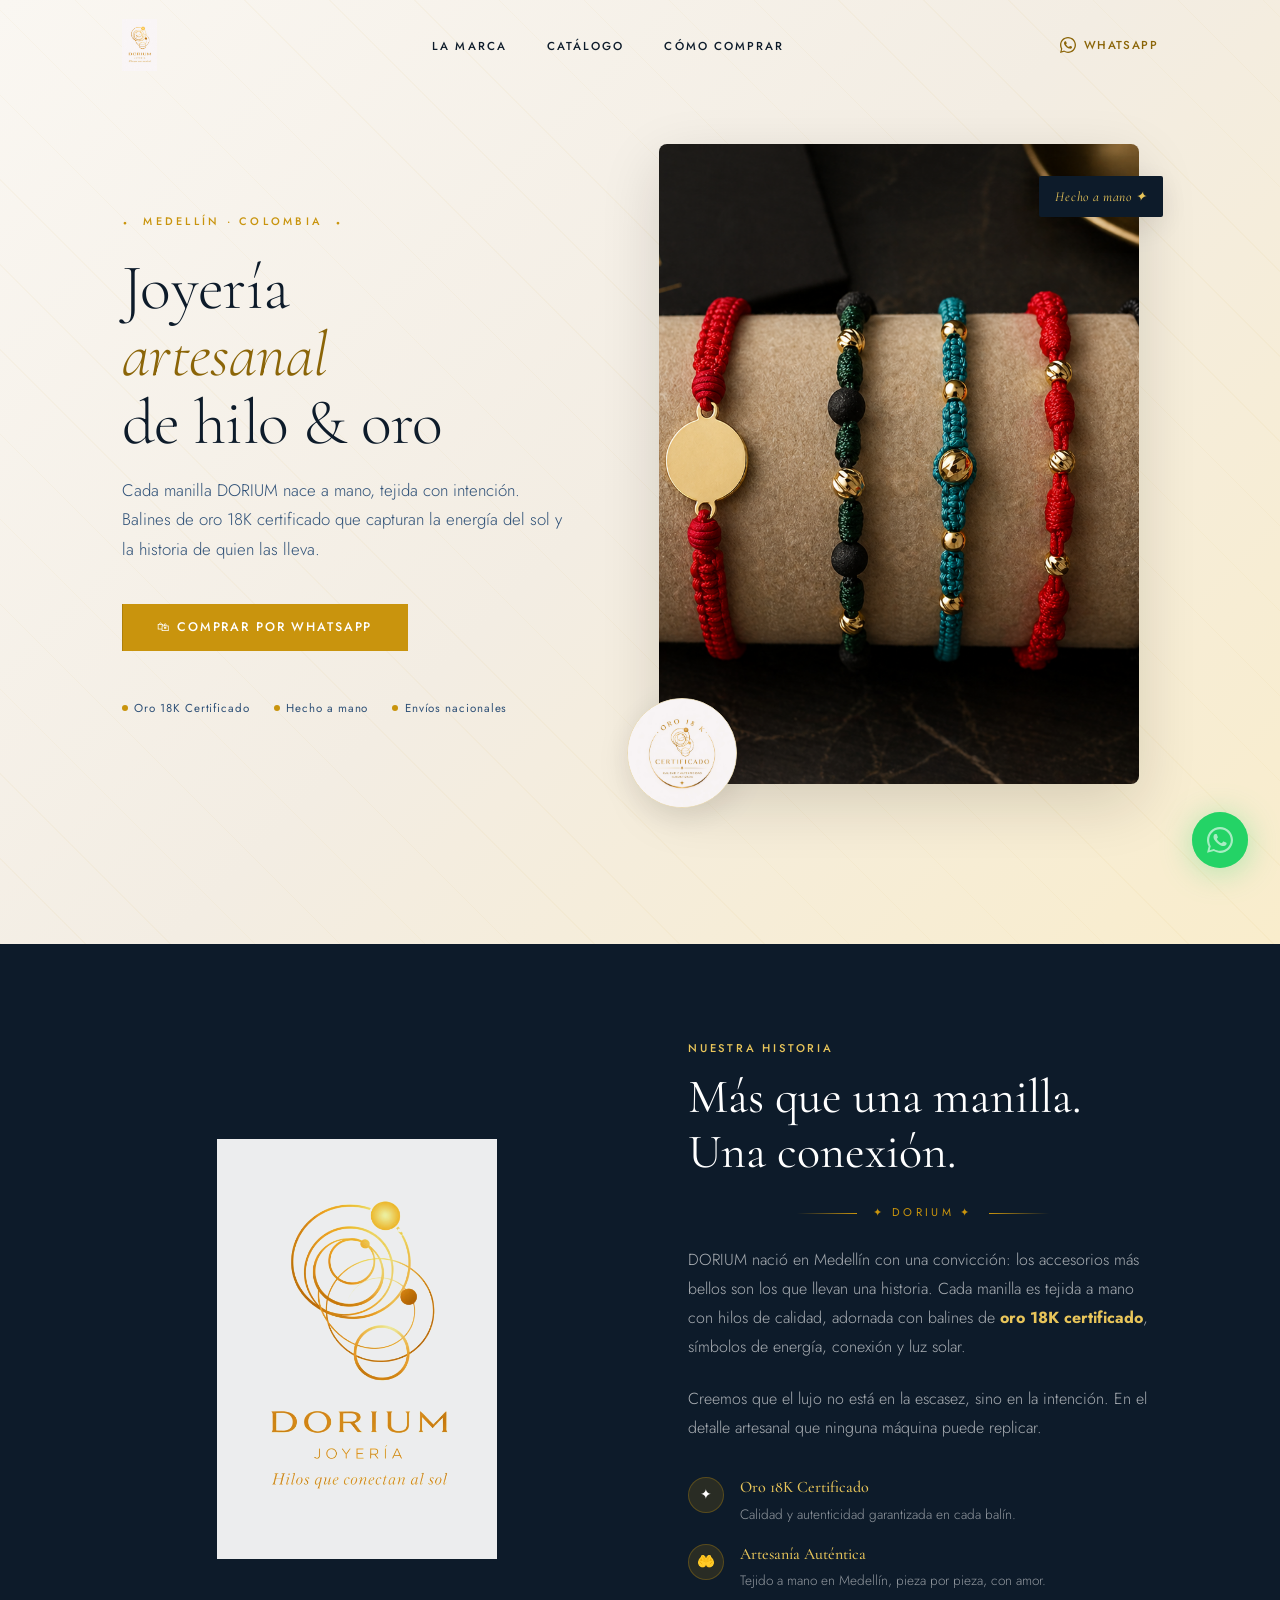
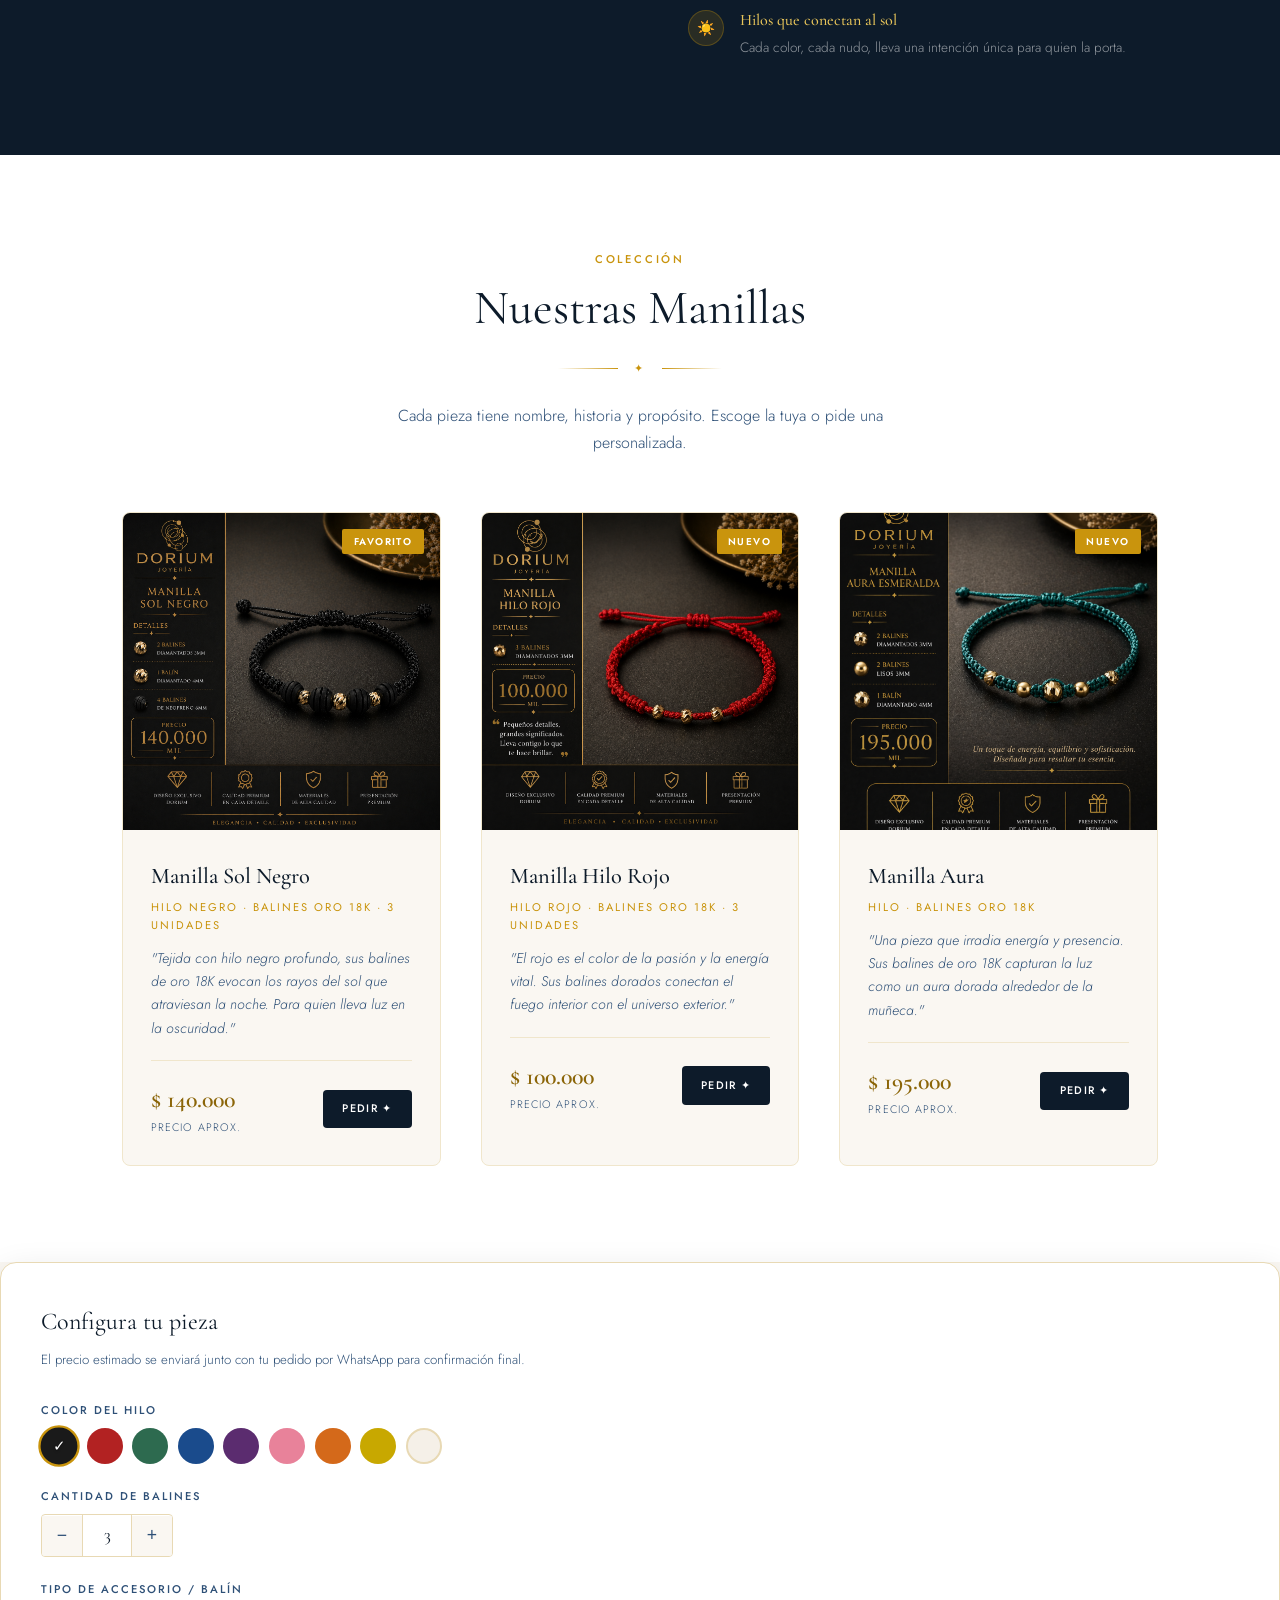
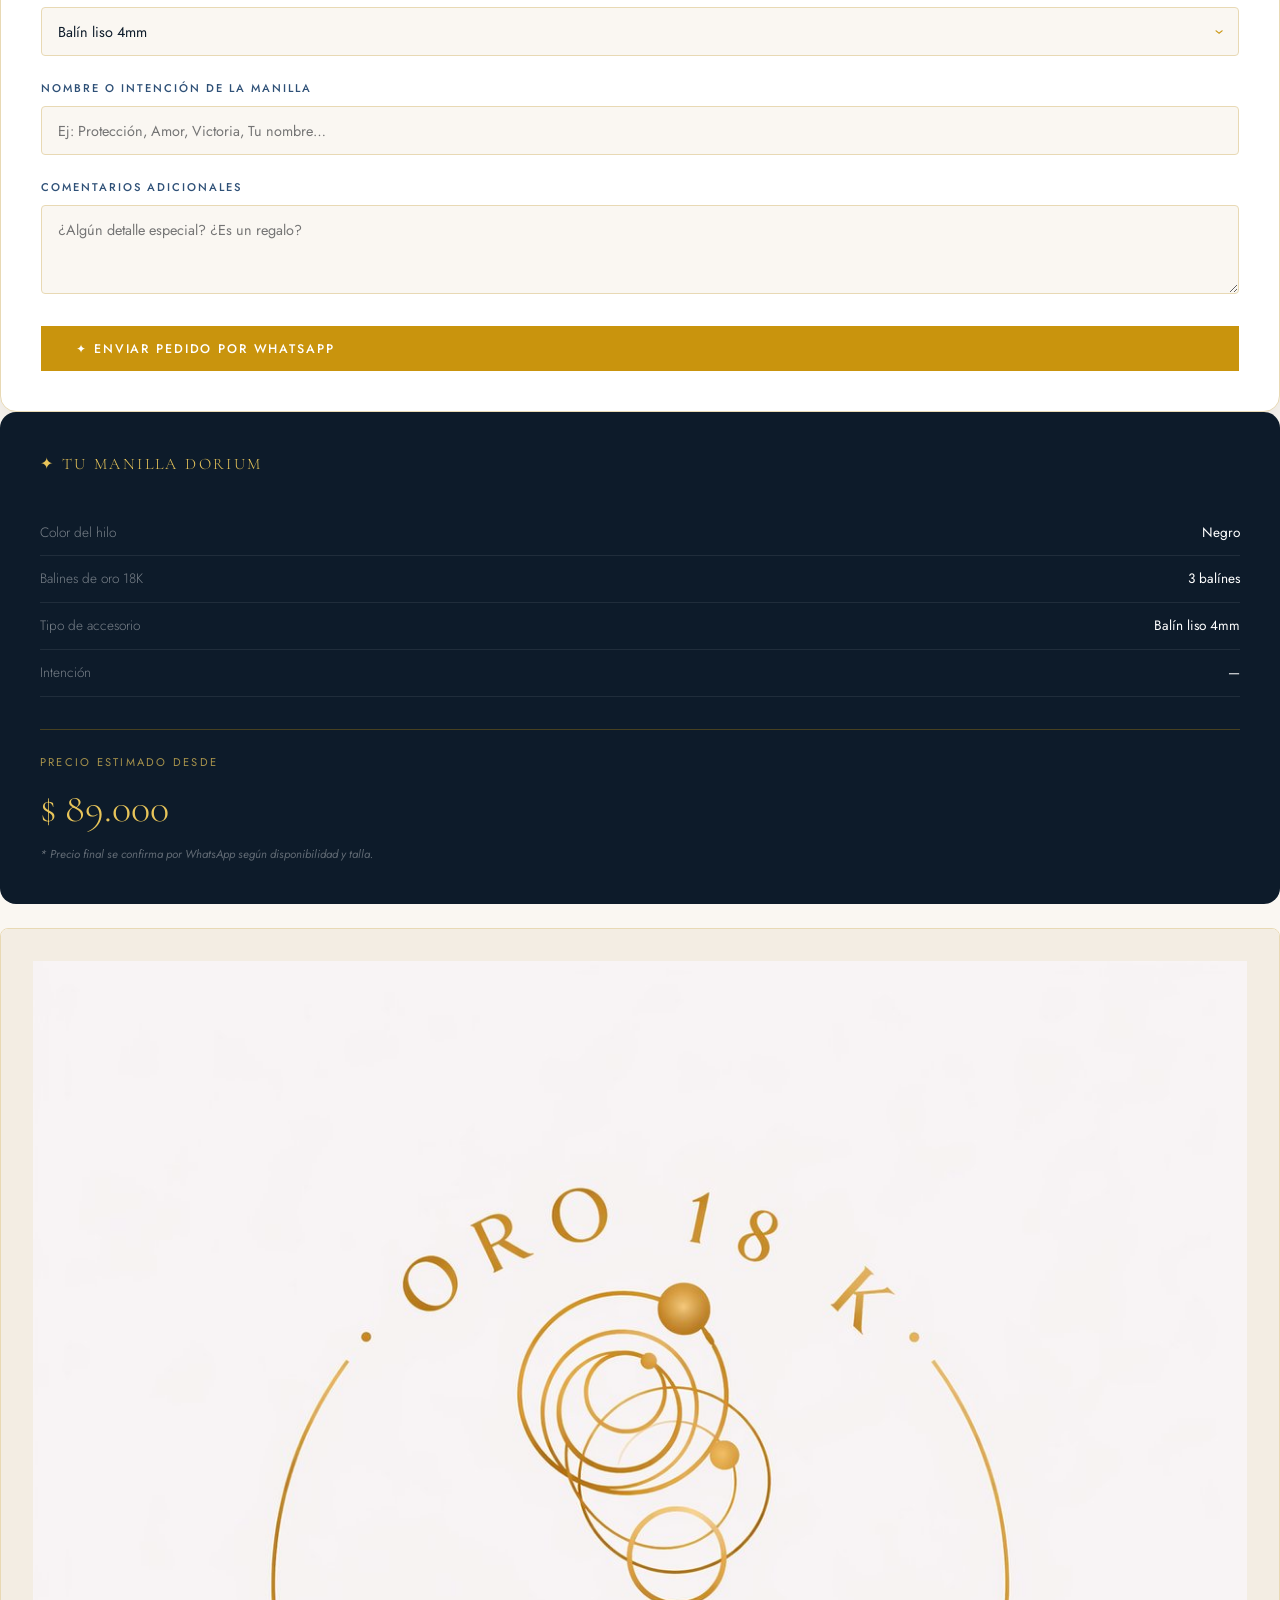
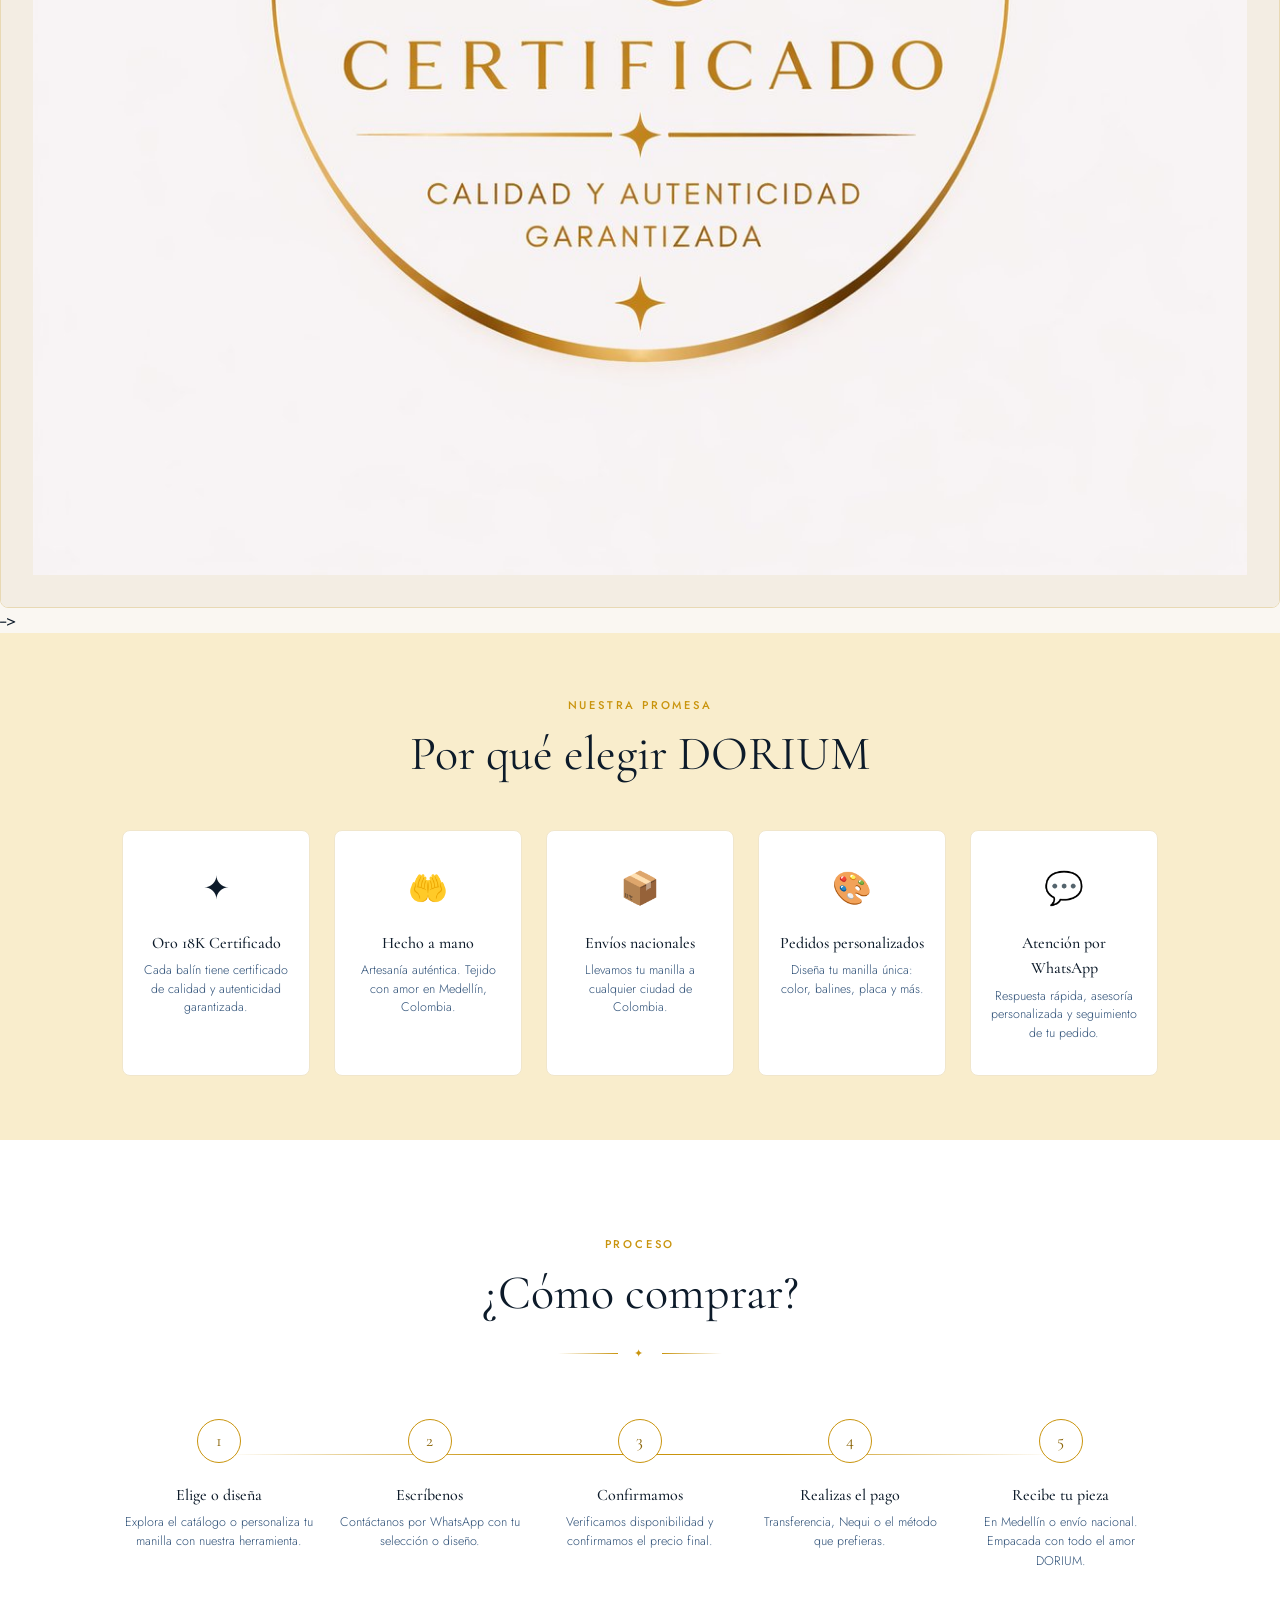
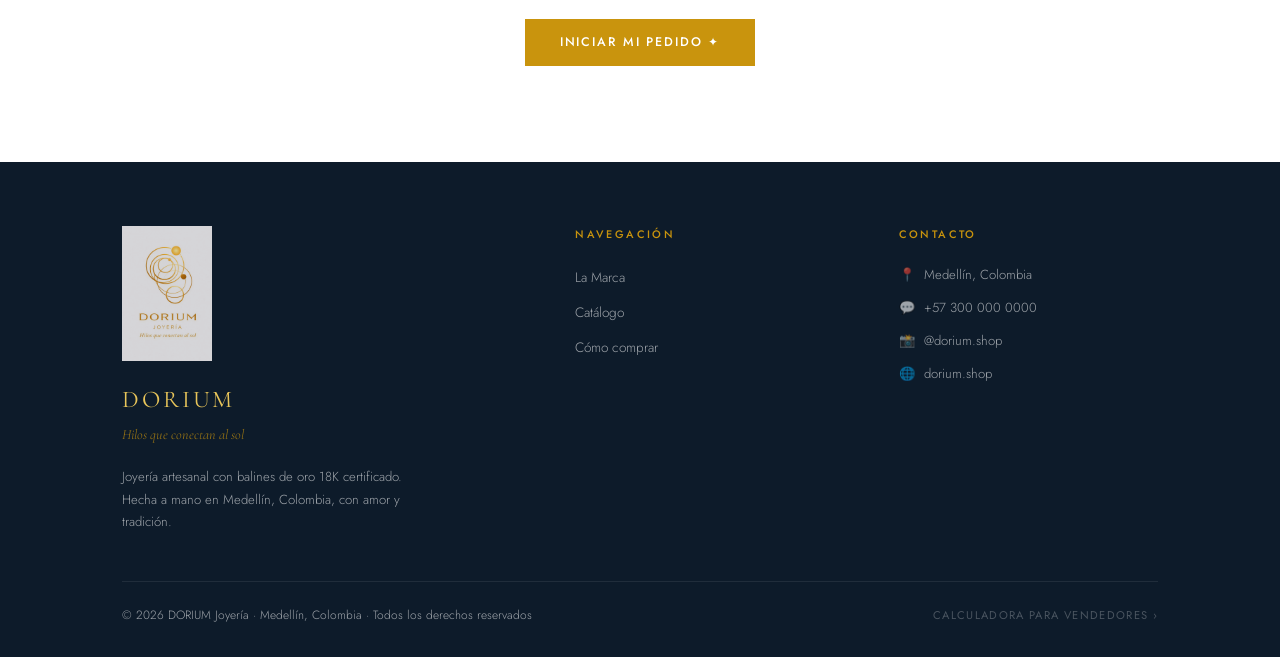
==== commit fd3e225a: "Corregir imagen inicio, comentar sección diseña, cambiar paleta a navy Co-Authored-By: Claude Sonnet" ====
--- a/index.html
+++ b/index.html
@@ -229,8 +229,9 @@
 
 
 <!-- ════════════════════════════════
-     DISEÑA TU MANILLA
-════════════════════════════════ -->
+     DISEÑA TU MANILLA (temporalmente oculto)
+════════════════════════════════ -->
+<!--
 <section id="diseña" class="section-designer">
   <div class="container">
     <div class="text-center" style="margin-bottom:3.5rem;">
@@ -352,6 +353,7 @@
     </div>
   </div>
 </section>
+-->
 
 
 <!-- ════════════════════════════════
--- a/styles.css
+++ b/styles.css
@@ -14,8 +14,8 @@
   --gold-pale:   #F9EDCC;
   --cream:       #FAF7F2;
   --cream-dark:  #F3EDE3;
-  --ink:         #1A1309;
-  --ink-soft:    #5C4A2A;
+  --ink:         #0D1B2A;
+  --ink-soft:    #2E5077;
   --white:       #FFFFFF;
   --border:      #E8D9B4;
   --border-soft: #F0E6CC;
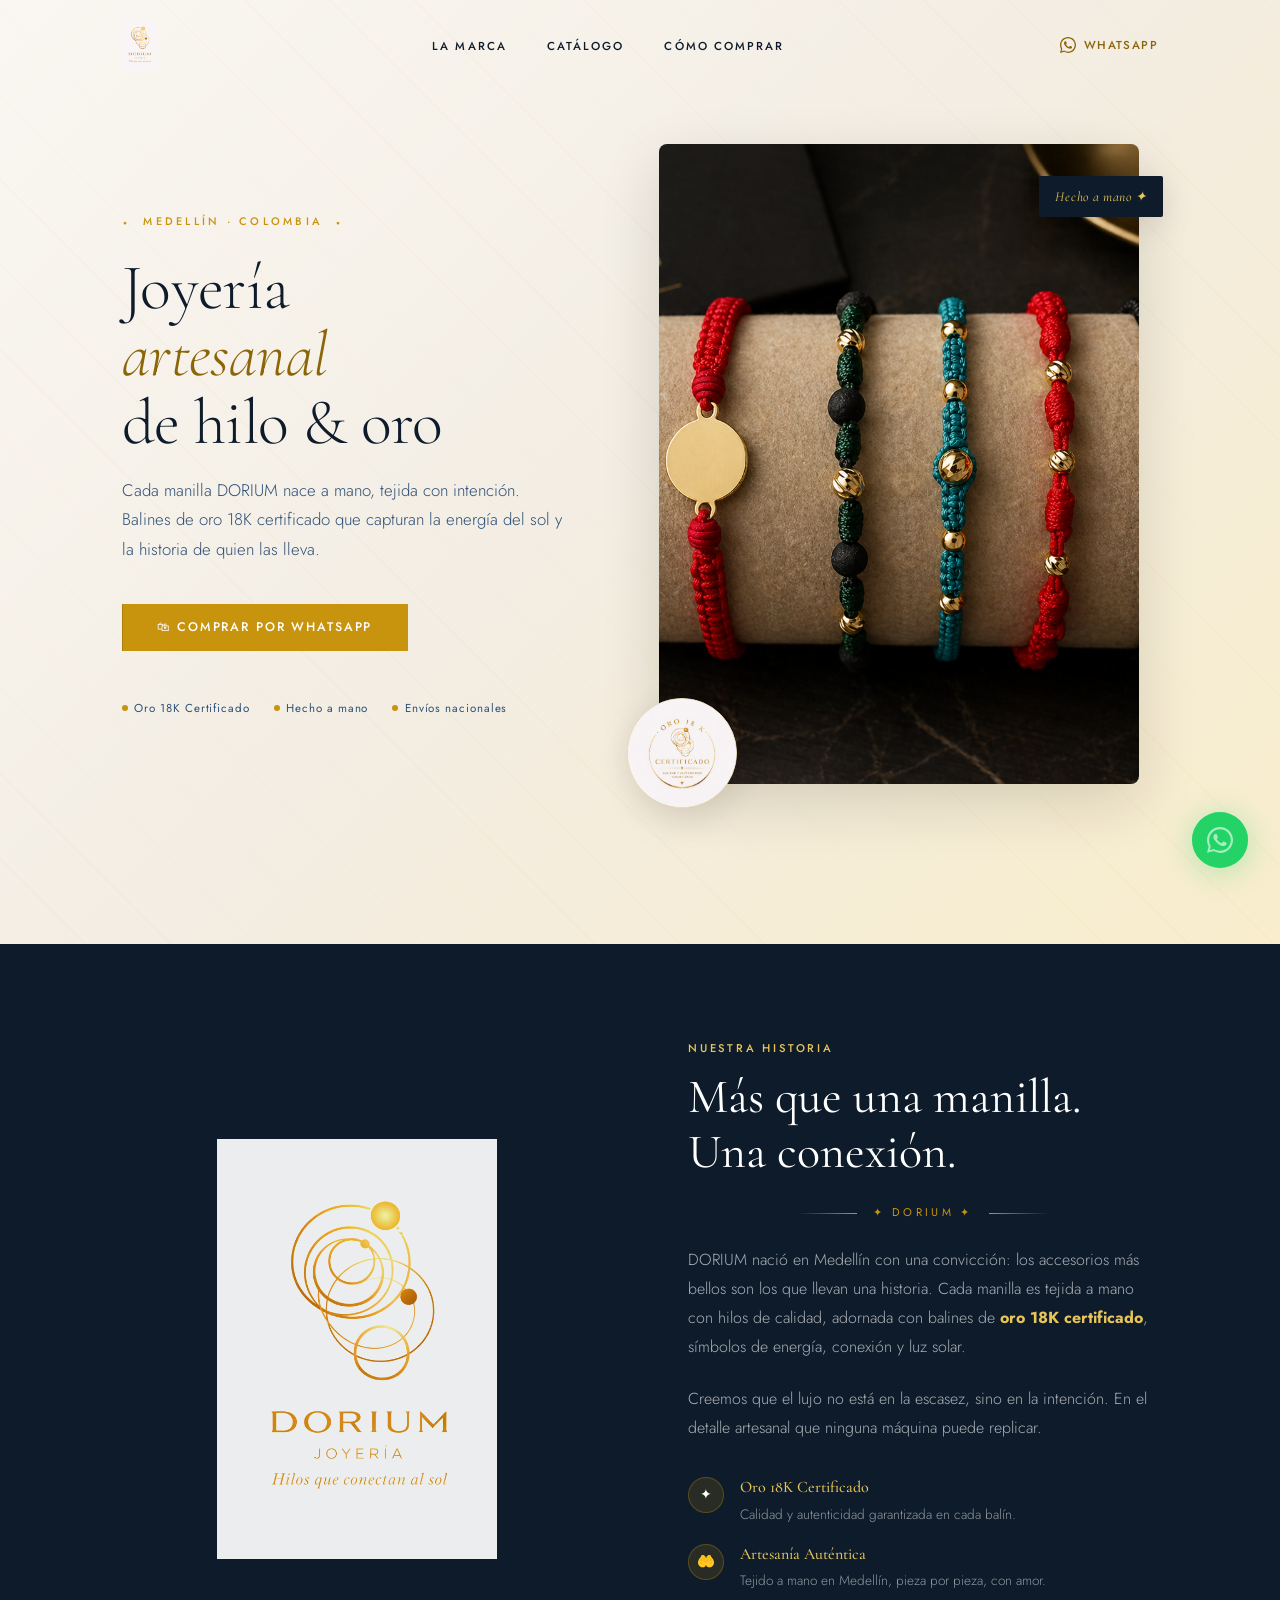
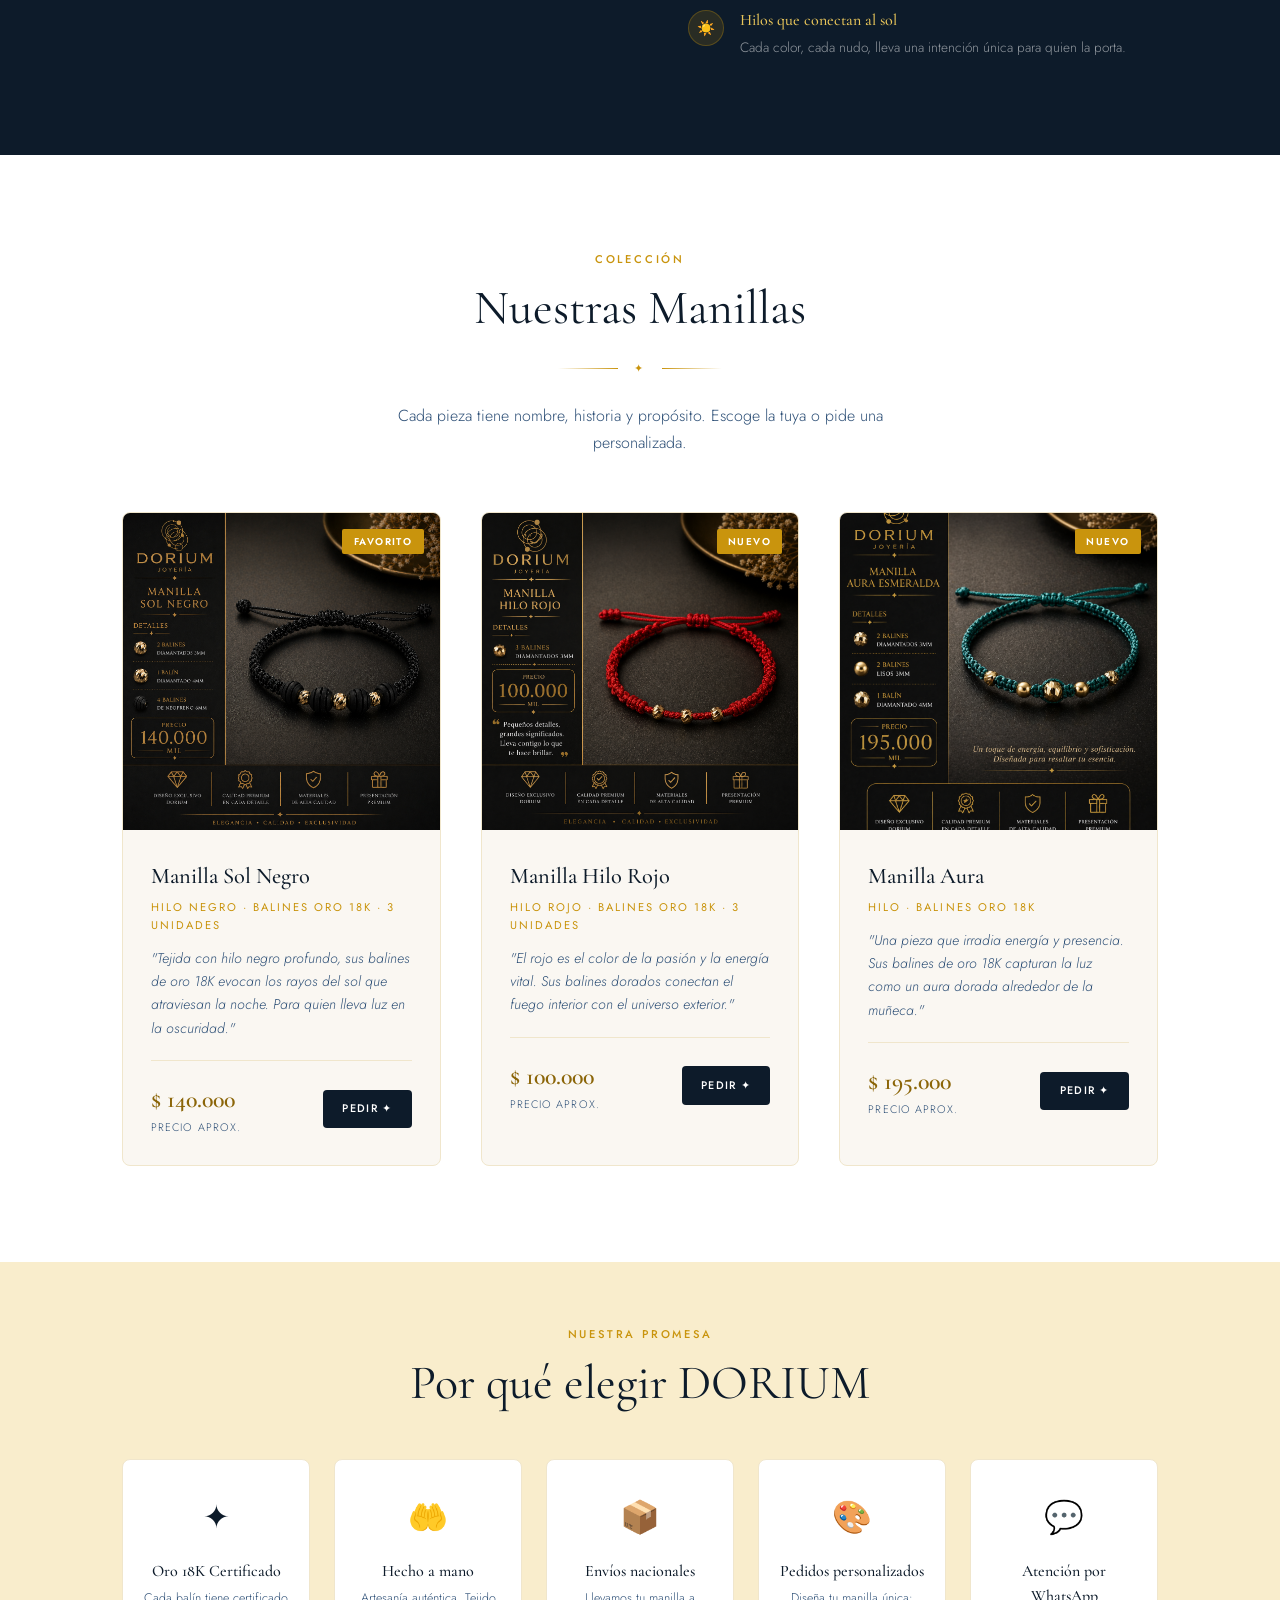
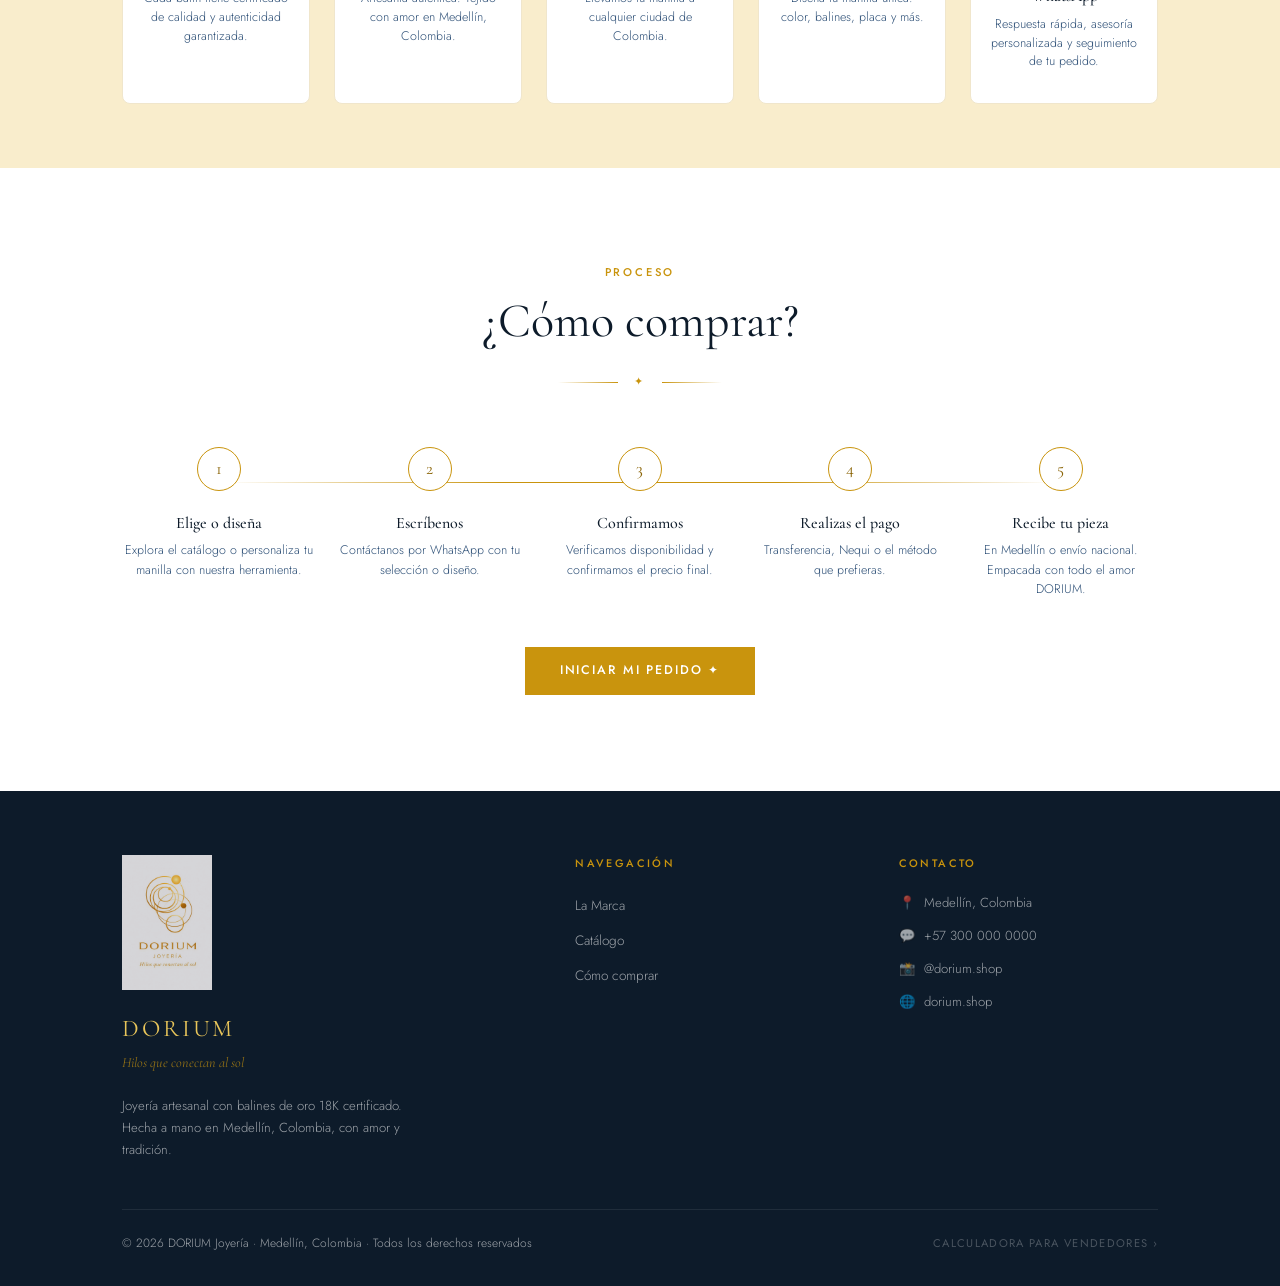
==== commit bc1bfb00: "Eliminar sección Diseña tu manilla de index.html Co-Authored-By: Claude Sonnet 4.6 <noreply@anthropi" ====
--- a/index.html
+++ b/index.html
@@ -228,132 +228,6 @@
 </section>
 
 
-<!-- ════════════════════════════════
-     DISEÑA TU MANILLA (temporalmente oculto)
-════════════════════════════════ -->
-<!--
-<section id="diseña" class="section-designer">
-  <div class="container">
-    <div class="text-center" style="margin-bottom:3.5rem;">
-      <p class="section-eyebrow" data-aos>Personalización</p>
-      <h2 class="section-title" data-aos data-aos-delay="100">Diseña tu manilla</h2>
-      <div class="ornament" data-aos data-aos-delay="150">
-        <span class="ornament-icon">✦</span>
-      </div>
-      <p class="section-subtitle" data-aos data-aos-delay="200">
-        Elige cada detalle. Nosotros la tejemos para ti.
-      </p>
-    </div>
-
-    <div class="designer-inner">
-      <!-- Formulario -->
-      <div class="designer-form" data-aos>
-        <h3 class="form-title">Configura tu pieza</h3>
-        <p class="form-subtitle">El precio estimado se enviará junto con tu pedido por WhatsApp para confirmación final.</p>
-
-        <!-- Color del hilo -->
-        <div class="form-group">
-          <label class="form-label">Color del hilo</label>
-          <div class="color-options" id="colorOpts">
-            <div class="color-opt c-negro selected"  data-color="Negro"   title="Negro"   onclick="selectColor(this)"></div>
-            <div class="color-opt c-rojo"             data-color="Rojo"    title="Rojo"    onclick="selectColor(this)"></div>
-            <div class="color-opt c-verde"            data-color="Verde"   title="Verde"   onclick="selectColor(this)"></div>
-            <div class="color-opt c-azul"             data-color="Azul"    title="Azul"    onclick="selectColor(this)"></div>
-            <div class="color-opt c-morado"           data-color="Morado"  title="Morado"  onclick="selectColor(this)"></div>
-            <div class="color-opt c-rosa"             data-color="Rosa"    title="Rosa"    onclick="selectColor(this)"></div>
-            <div class="color-opt c-naranja"          data-color="Naranja" title="Naranja" onclick="selectColor(this)"></div>
-            <div class="color-opt c-amarillo"         data-color="Amarillo" title="Amarillo" onclick="selectColor(this)"></div>
-            <div class="color-opt c-blanco"           data-color="Blanco"  title="Blanco"  onclick="selectColor(this)"></div>
-          </div>
-        </div>
-
-        <!-- Cantidad de balines -->
-        <div class="form-group">
-          <label class="form-label">Cantidad de balines</label>
-          <div class="qty-control">
-            <button class="qty-btn" onclick="changeQty(-1)">−</button>
-            <span class="qty-display" id="qtyDisplay">3</span>
-            <button class="qty-btn" onclick="changeQty(1)">+</button>
-          </div>
-        </div>
-
-        <!-- Tipo de accesorio -->
-        <div class="form-group">
-          <label class="form-label">Tipo de accesorio / balín</label>
-          <div class="select-wrapper">
-            <select class="form-select" id="accesorioSelect" onchange="updatePreview()">
-              <option value="Balín liso 3mm">Balín liso 3mm</option>
-              <option value="Balín liso 4mm" selected>Balín liso 4mm</option>
-              <option value="Balín liso 5mm">Balín liso 5mm</option>
-              <option value="Balín diamantado 3mm">Balín diamantado 3mm</option>
-              <option value="Balín diamantado 4mm">Balín diamantado 4mm</option>
-              <option value="Balín diamantado 5mm">Balín diamantado 5mm</option>
-              <option value="Placa redonda grabada">Placa redonda grabada (personalizable)</option>
-            </select>
-          </div>
-        </div>
-
-        <!-- Nombre o intención -->
-        <div class="form-group">
-          <label class="form-label">Nombre o intención de la manilla</label>
-          <input type="text" class="form-input" id="intencionInput"
-                 placeholder="Ej: Protección, Amor, Victoria, Tu nombre…"
-                 oninput="updatePreview()" />
-        </div>
-
-        <!-- Comentarios -->
-        <div class="form-group">
-          <label class="form-label">Comentarios adicionales</label>
-          <textarea class="form-input" id="comentariosInput" rows="3"
-                    placeholder="¿Algún detalle especial? ¿Es un regalo?"
-                    style="resize:vertical; min-height:80px;"
-                    oninput="updatePreview()"></textarea>
-        </div>
-
-        <button class="btn btn-primary" style="width:100%;" onclick="enviarDiseño()">
-          <span>✦ Enviar pedido por WhatsApp</span>
-        </button>
-      </div>
-
-      <!-- Preview -->
-      <div class="designer-preview" data-aos data-aos-delay="150">
-        <div class="preview-card">
-          <p class="preview-title">✦ Tu manilla DORIUM</p>
-
-          <div class="preview-item">
-            <span class="preview-item-label">Color del hilo</span>
-            <span class="preview-item-value" id="prev-color">Negro</span>
-          </div>
-          <div class="preview-item">
-            <span class="preview-item-label">Balines de oro 18K</span>
-            <span class="preview-item-value" id="prev-qty">3 balines</span>
-          </div>
-          <div class="preview-item">
-            <span class="preview-item-label">Tipo de accesorio</span>
-            <span class="preview-item-value" id="prev-acc">Balín liso 4mm</span>
-          </div>
-          <div class="preview-item">
-            <span class="preview-item-label">Intención</span>
-            <span class="preview-item-value" id="prev-intencion">—</span>
-          </div>
-
-          <div class="preview-price-section">
-            <p class="preview-price-label">Precio estimado desde</p>
-            <p class="preview-price-value" id="prev-price">$80.000</p>
-            <p class="preview-price-note">* Precio final se confirma por WhatsApp según disponibilidad y talla.</p>
-          </div>
-        </div>
-
-        <!-- Imagen -->
-        <div style="margin-top:1.5rem; border-radius:var(--radius-md); overflow:hidden; border:1px solid var(--border);">
-          <img src="assets/images/logo-certificado.png" alt="Certificado Oro 18K"
-               style="width:100%; display:block; background:var(--cream-dark); padding:2rem;" />
-        </div>
-      </div>
-    </div>
-  </div>
-</section>
--->
 
 
 <!-- ════════════════════════════════
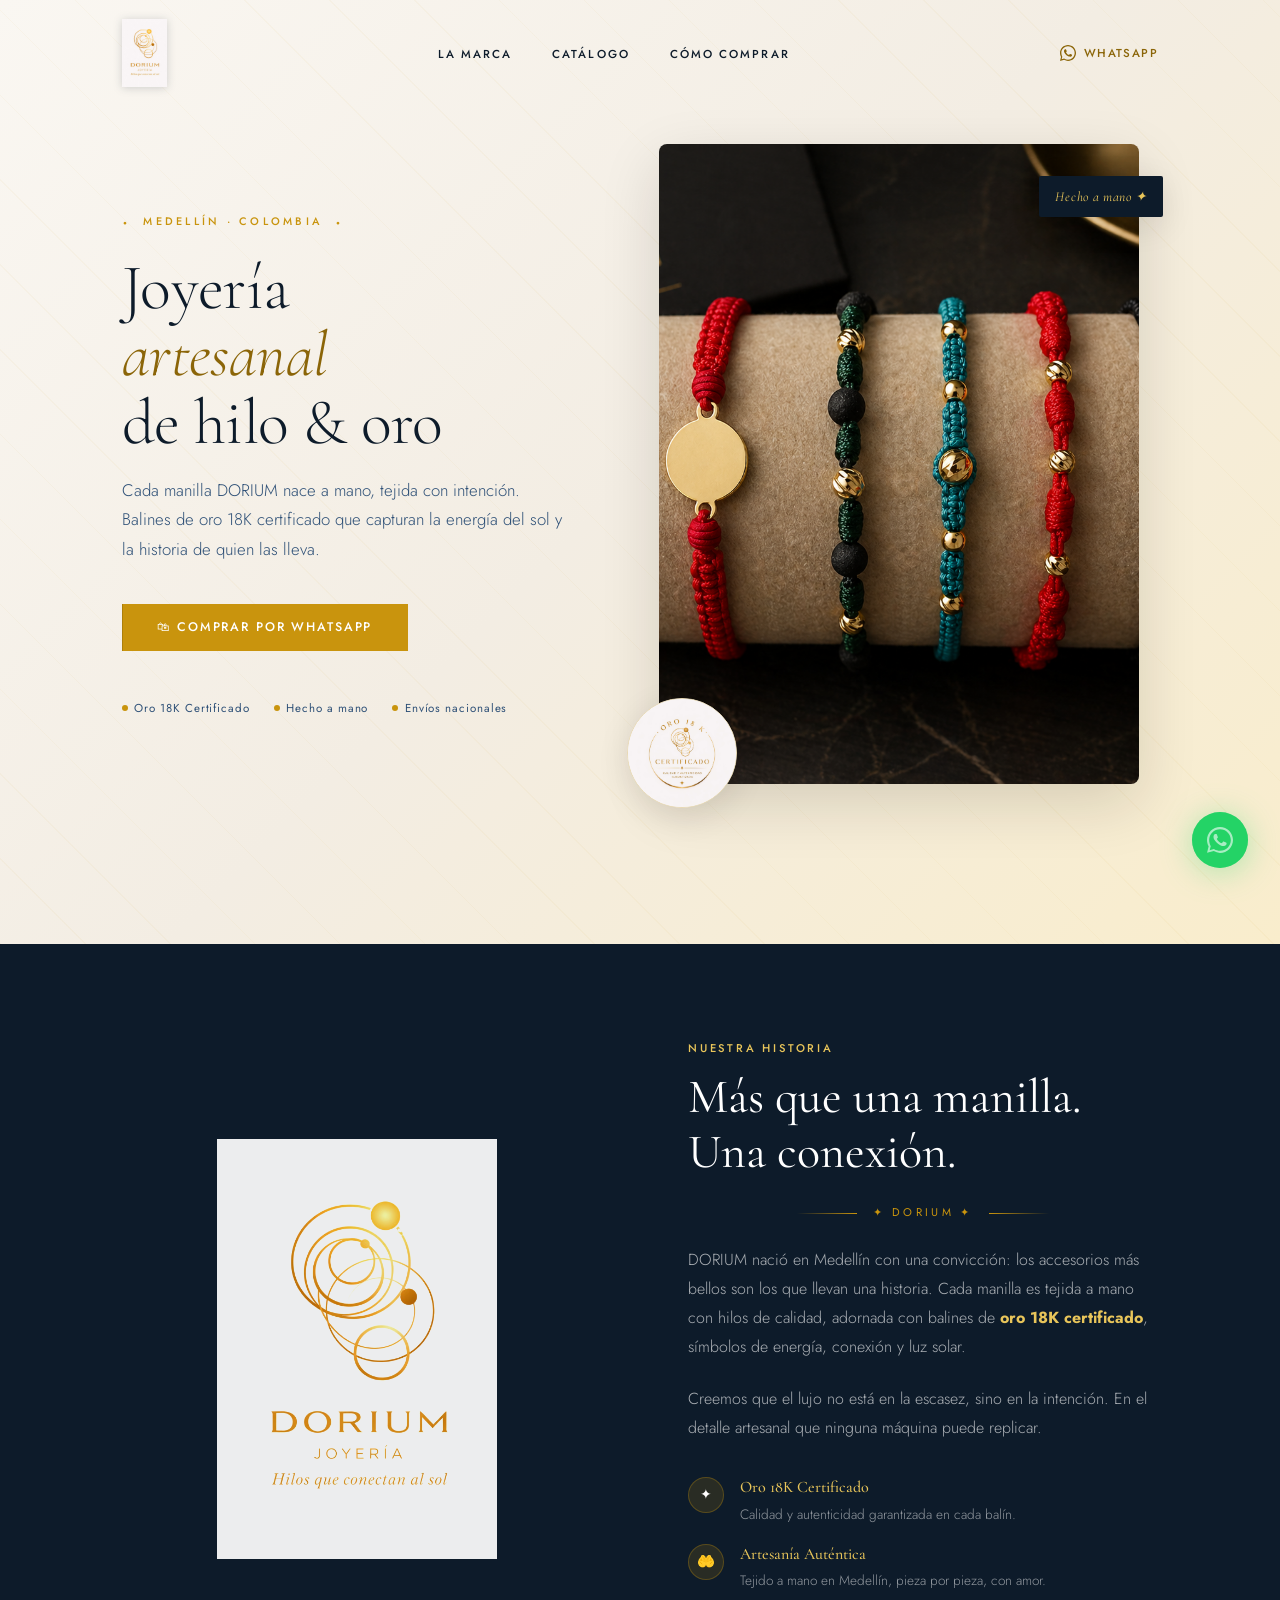
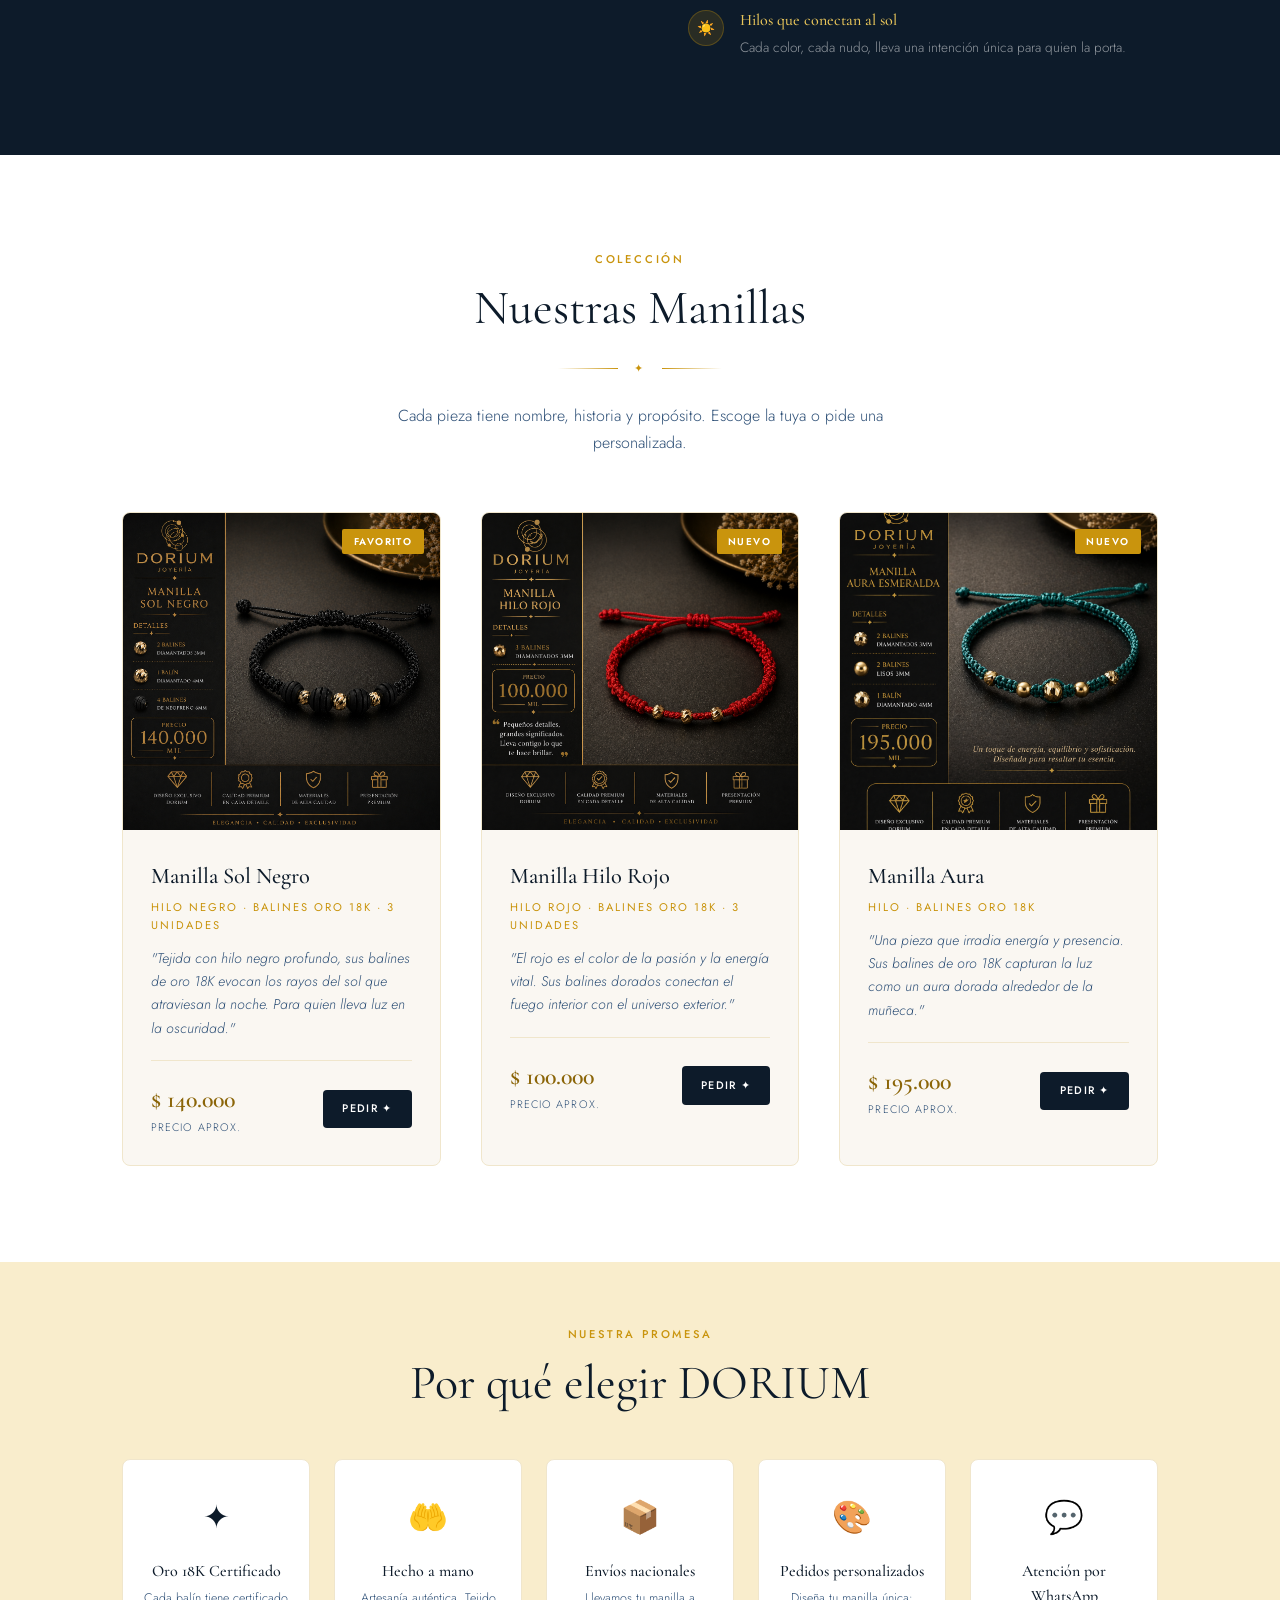
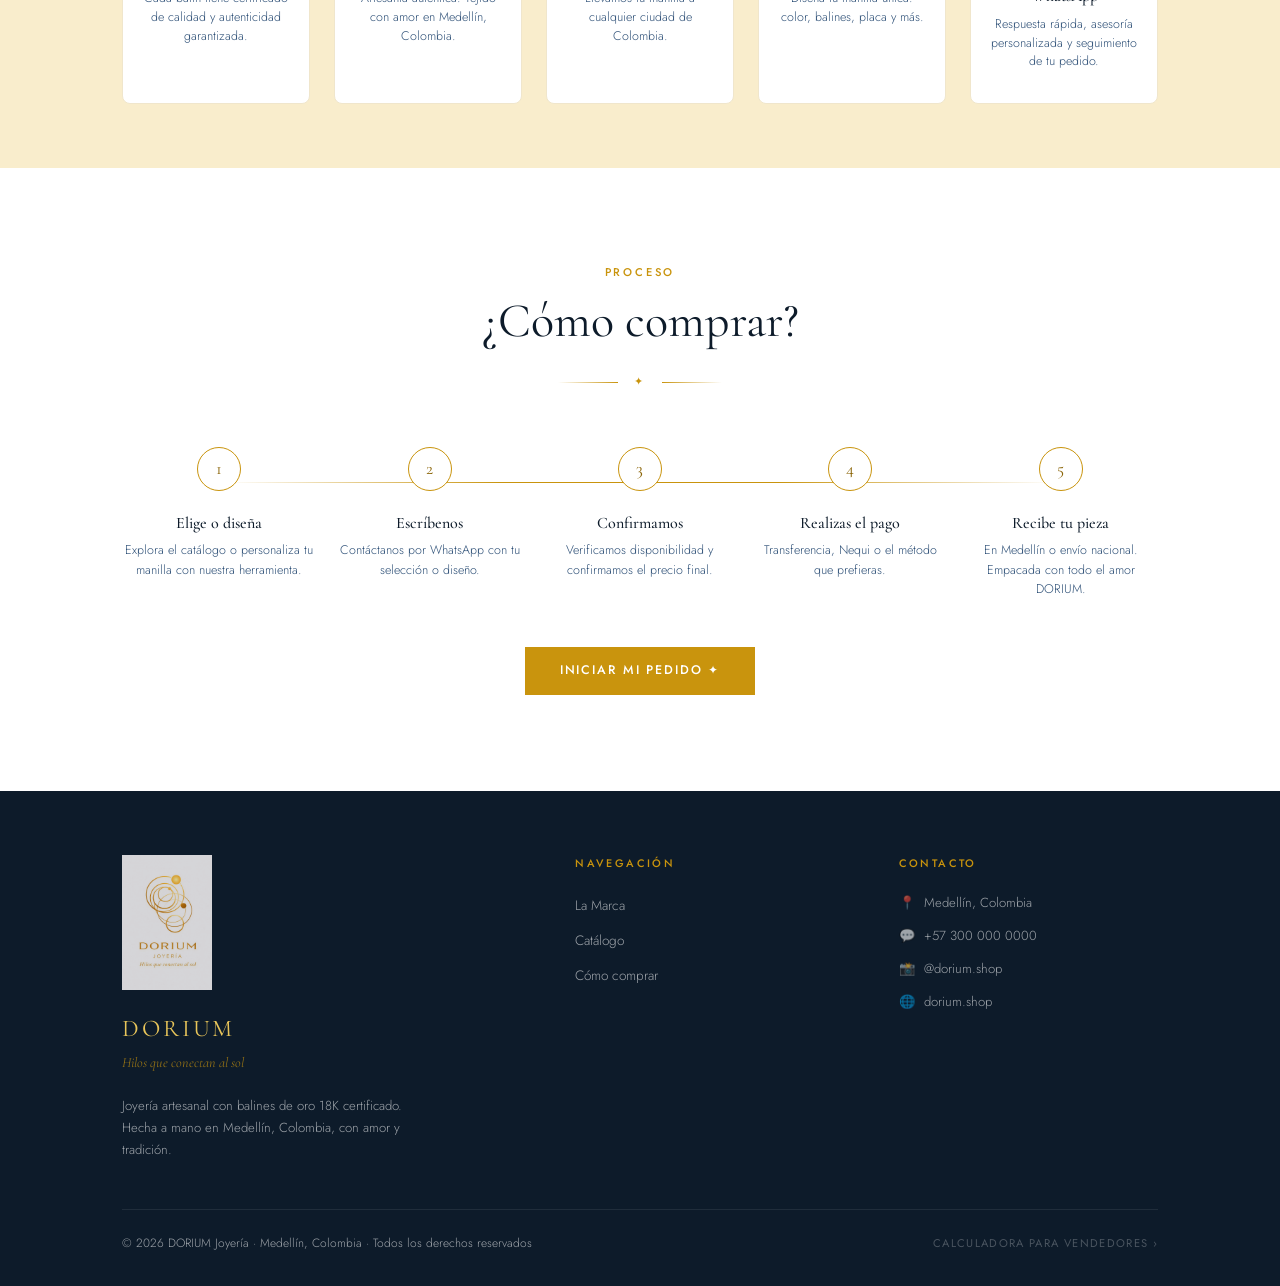
==== commit 178b24d3: "Agregar lightbox para ampliar imágenes del catálogo Co-Authored-By: Claude Sonnet 4.6 <noreply@anthr" ====
--- a/index.html
+++ b/index.html
@@ -408,6 +408,14 @@
 </a>
 
 <!-- ════════════════════════════════
+     LIGHTBOX
+════════════════════════════════ -->
+<div id="lightbox" class="lightbox" role="dialog" aria-modal="true">
+  <button class="lightbox-close" onclick="closeLightbox()" aria-label="Cerrar">✕</button>
+  <img id="lightboxImg" src="" alt="" class="lightbox-img" />
+</div>
+
+<!-- ════════════════════════════════
      SCRIPTS
 ════════════════════════════════ -->
 <script src="script.js"></script>
--- a/styles.css
+++ b/styles.css
@@ -177,8 +177,9 @@
   justify-content: space-between;
 }
 .nav-logo img {
-  height: 52px;
+  height: 68px;
   width: auto;
+  filter: drop-shadow(0 1px 4px rgba(13,27,42,0.18));
 }
 .nav-links {
   display: flex;
@@ -1224,3 +1225,60 @@
   .gallery-grid { grid-template-columns: 1fr; }
   .catalog-grid { grid-template-columns: 1fr; }
 }
+
+/* ── LIGHTBOX ── */
+.product-img-zoom {
+  cursor: zoom-in;
+  transition: transform 0.25s ease, box-shadow 0.25s ease;
+}
+.product-img-zoom:hover {
+  transform: scale(1.03);
+  box-shadow: 0 8px 32px rgba(13,27,42,0.18);
+}
+
+.lightbox {
+  display: none;
+  position: fixed;
+  inset: 0;
+  z-index: 2000;
+  background: rgba(13,27,42,0.88);
+  backdrop-filter: blur(6px);
+  align-items: center;
+  justify-content: center;
+  padding: 2rem;
+}
+.lightbox.active {
+  display: flex;
+}
+.lightbox-img {
+  max-width: min(90vw, 600px);
+  max-height: 85vh;
+  object-fit: contain;
+  border-radius: var(--radius-md);
+  box-shadow: 0 32px 80px rgba(0,0,0,0.5);
+  animation: lbIn 0.25s ease;
+}
+@keyframes lbIn {
+  from { opacity: 0; transform: scale(0.92); }
+  to   { opacity: 1; transform: scale(1); }
+}
+.lightbox-close {
+  position: fixed;
+  top: 1.25rem;
+  right: 1.5rem;
+  background: rgba(255,255,255,0.12);
+  border: 1px solid rgba(255,255,255,0.25);
+  color: #fff;
+  font-size: 1.2rem;
+  width: 2.5rem;
+  height: 2.5rem;
+  border-radius: 50%;
+  cursor: pointer;
+  display: flex;
+  align-items: center;
+  justify-content: center;
+  transition: background 0.2s;
+}
+.lightbox-close:hover {
+  background: rgba(255,255,255,0.25);
+}
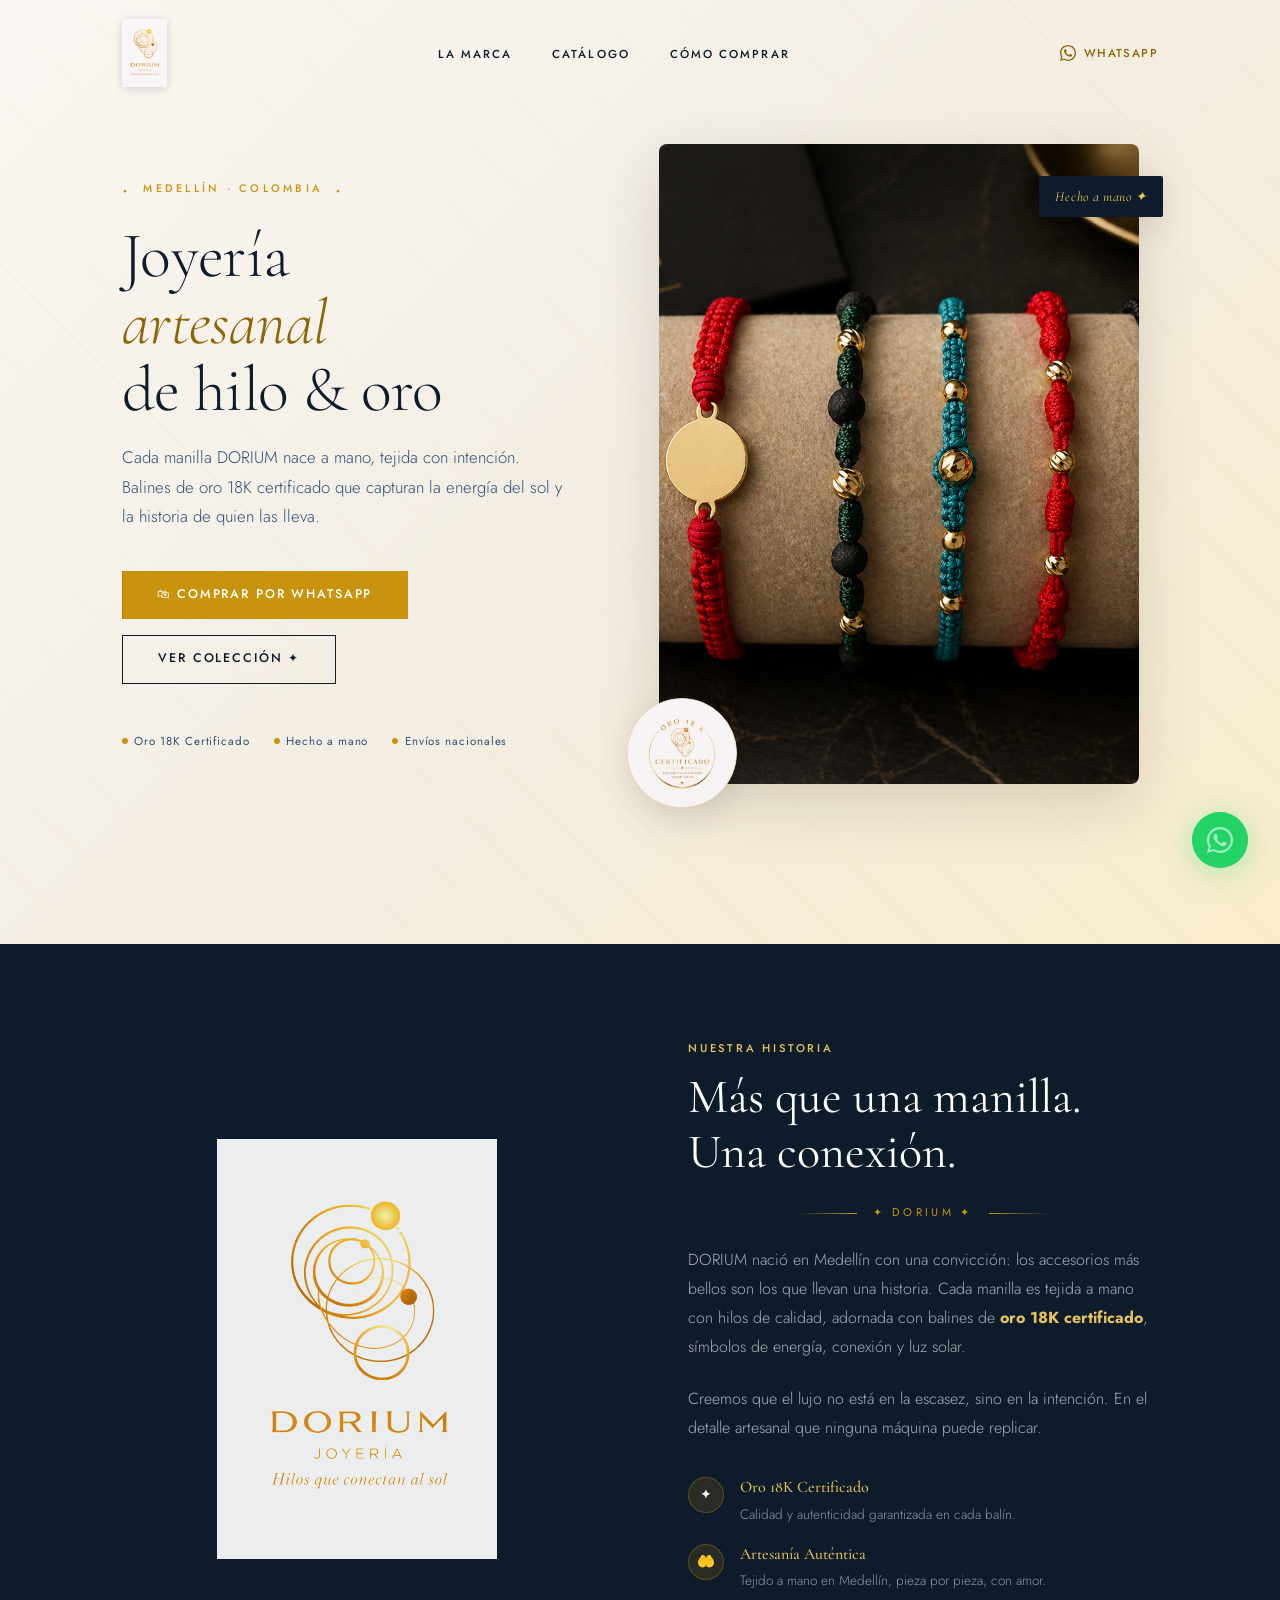
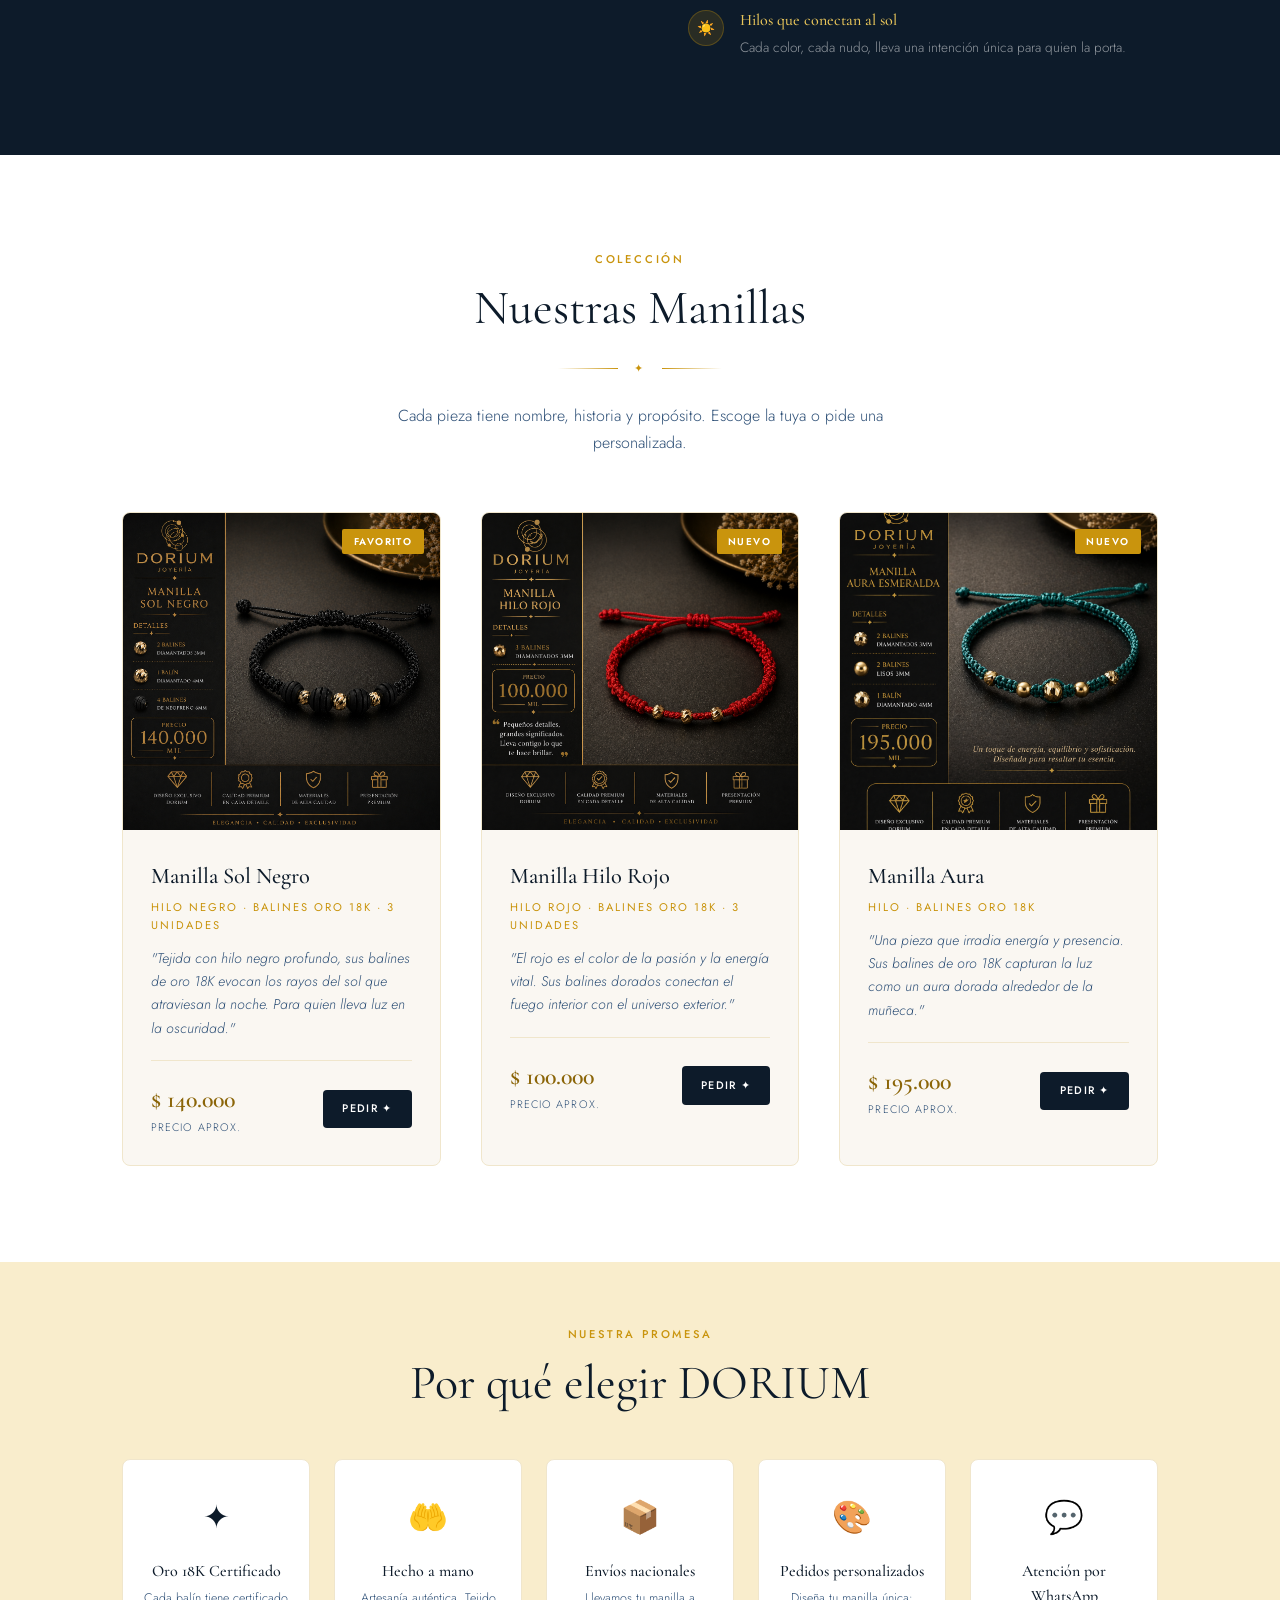
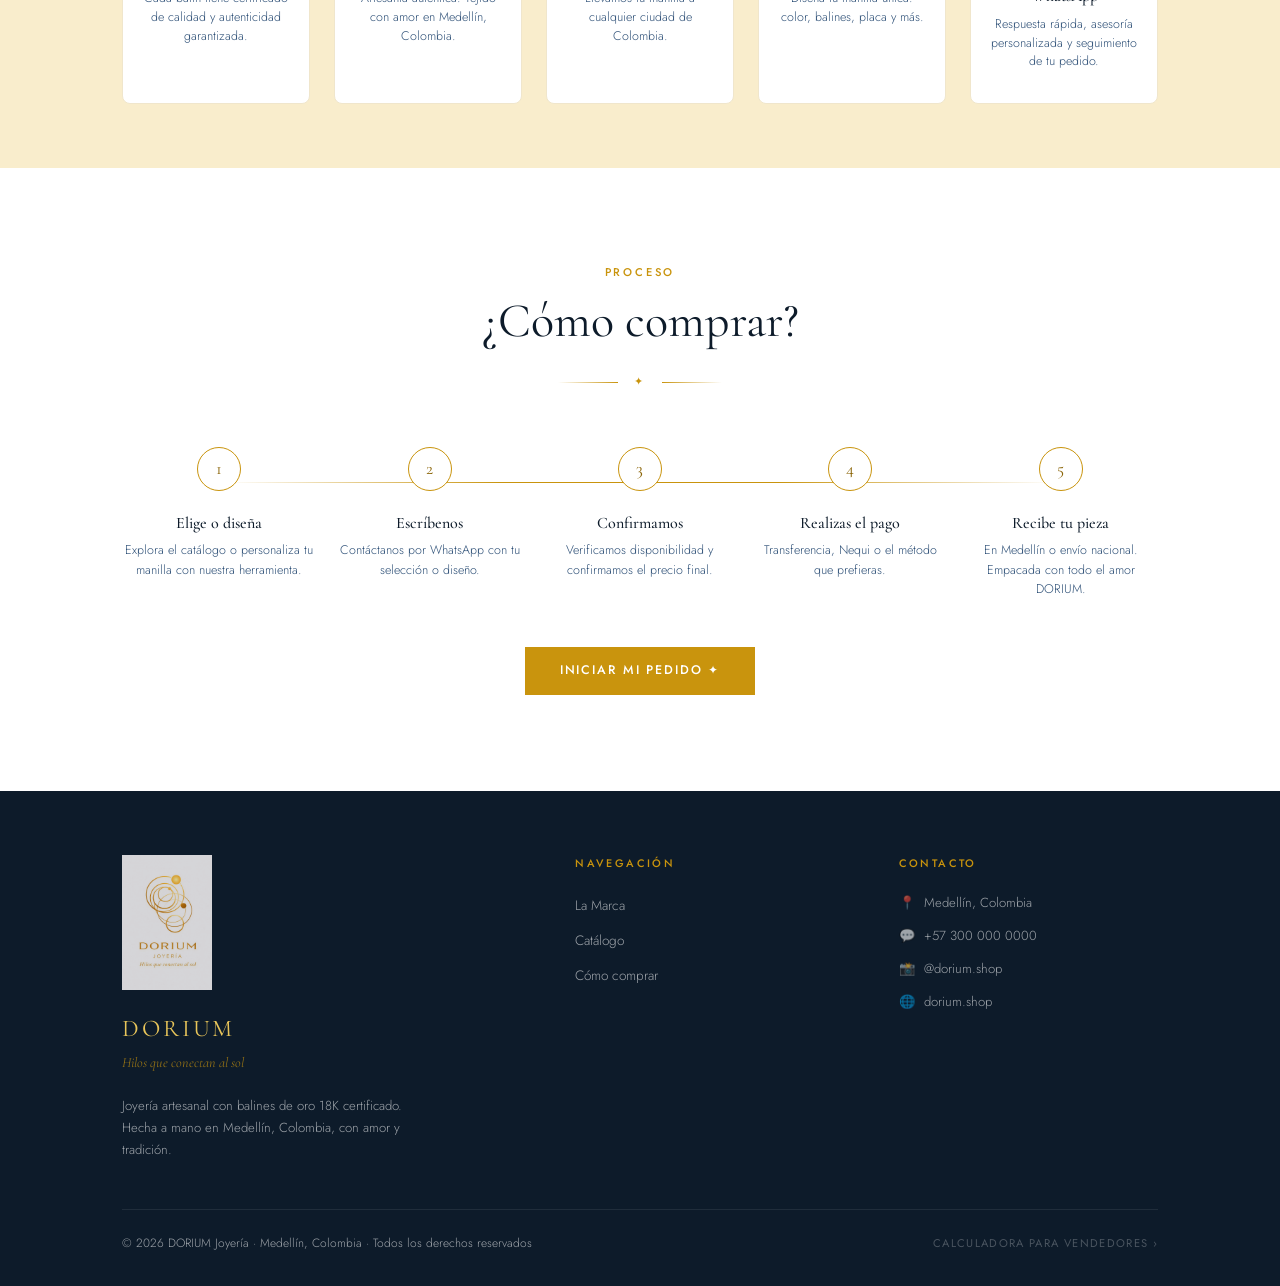
==== commit 2ad6deb6: "Agregar botón Ver colección en hero Co-Authored-By: Claude Sonnet 4.6 <noreply@anthropic.com>" ====
--- a/index.html
+++ b/index.html
@@ -109,6 +109,9 @@
         <a href="https://wa.me/573000000000?text=Hola%2C%20quiero%20hacer%20un%20pedido%20de%20una%20manilla%20DORIUM"
            class="btn btn-primary" target="_blank" rel="noopener">
           <span>🛍 Comprar por WhatsApp</span>
+        </a>
+        <a href="#catalogo" class="btn btn-outline">
+          Ver colección ✦
         </a>
       </div>
 
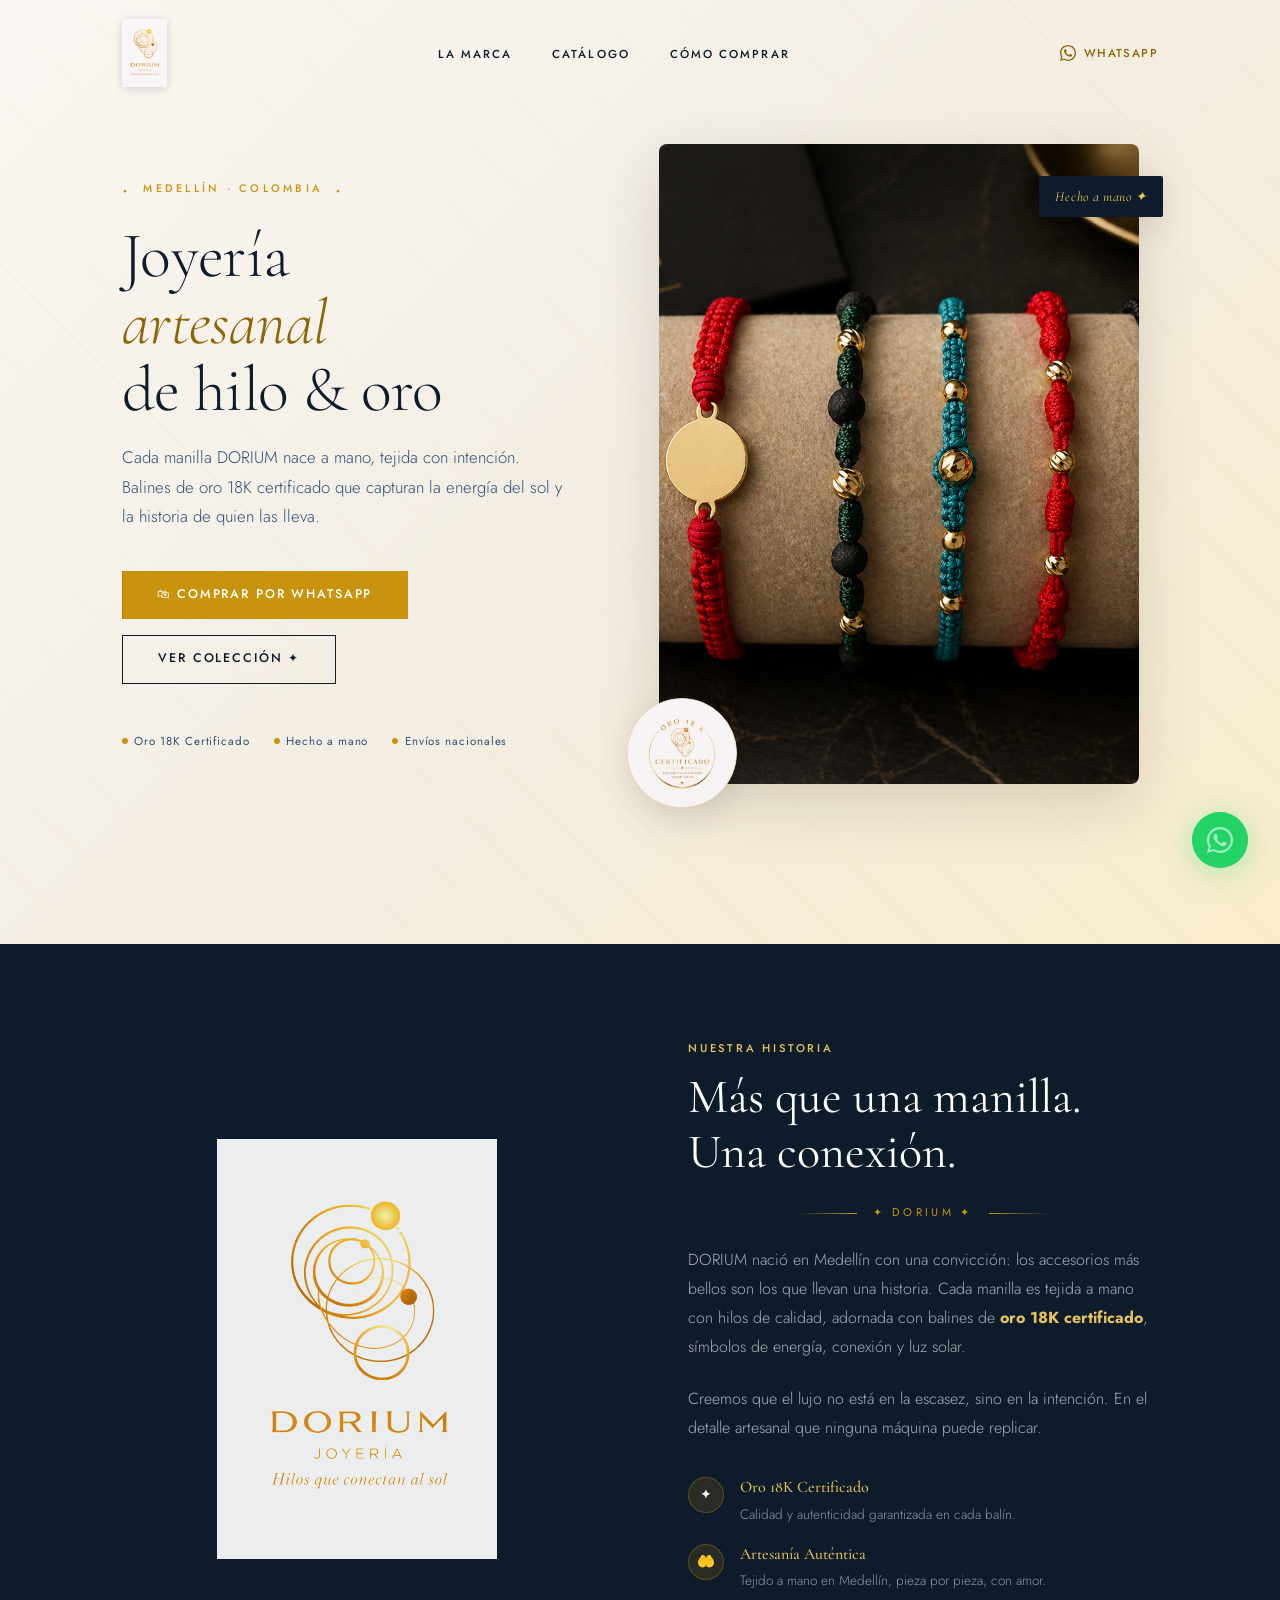
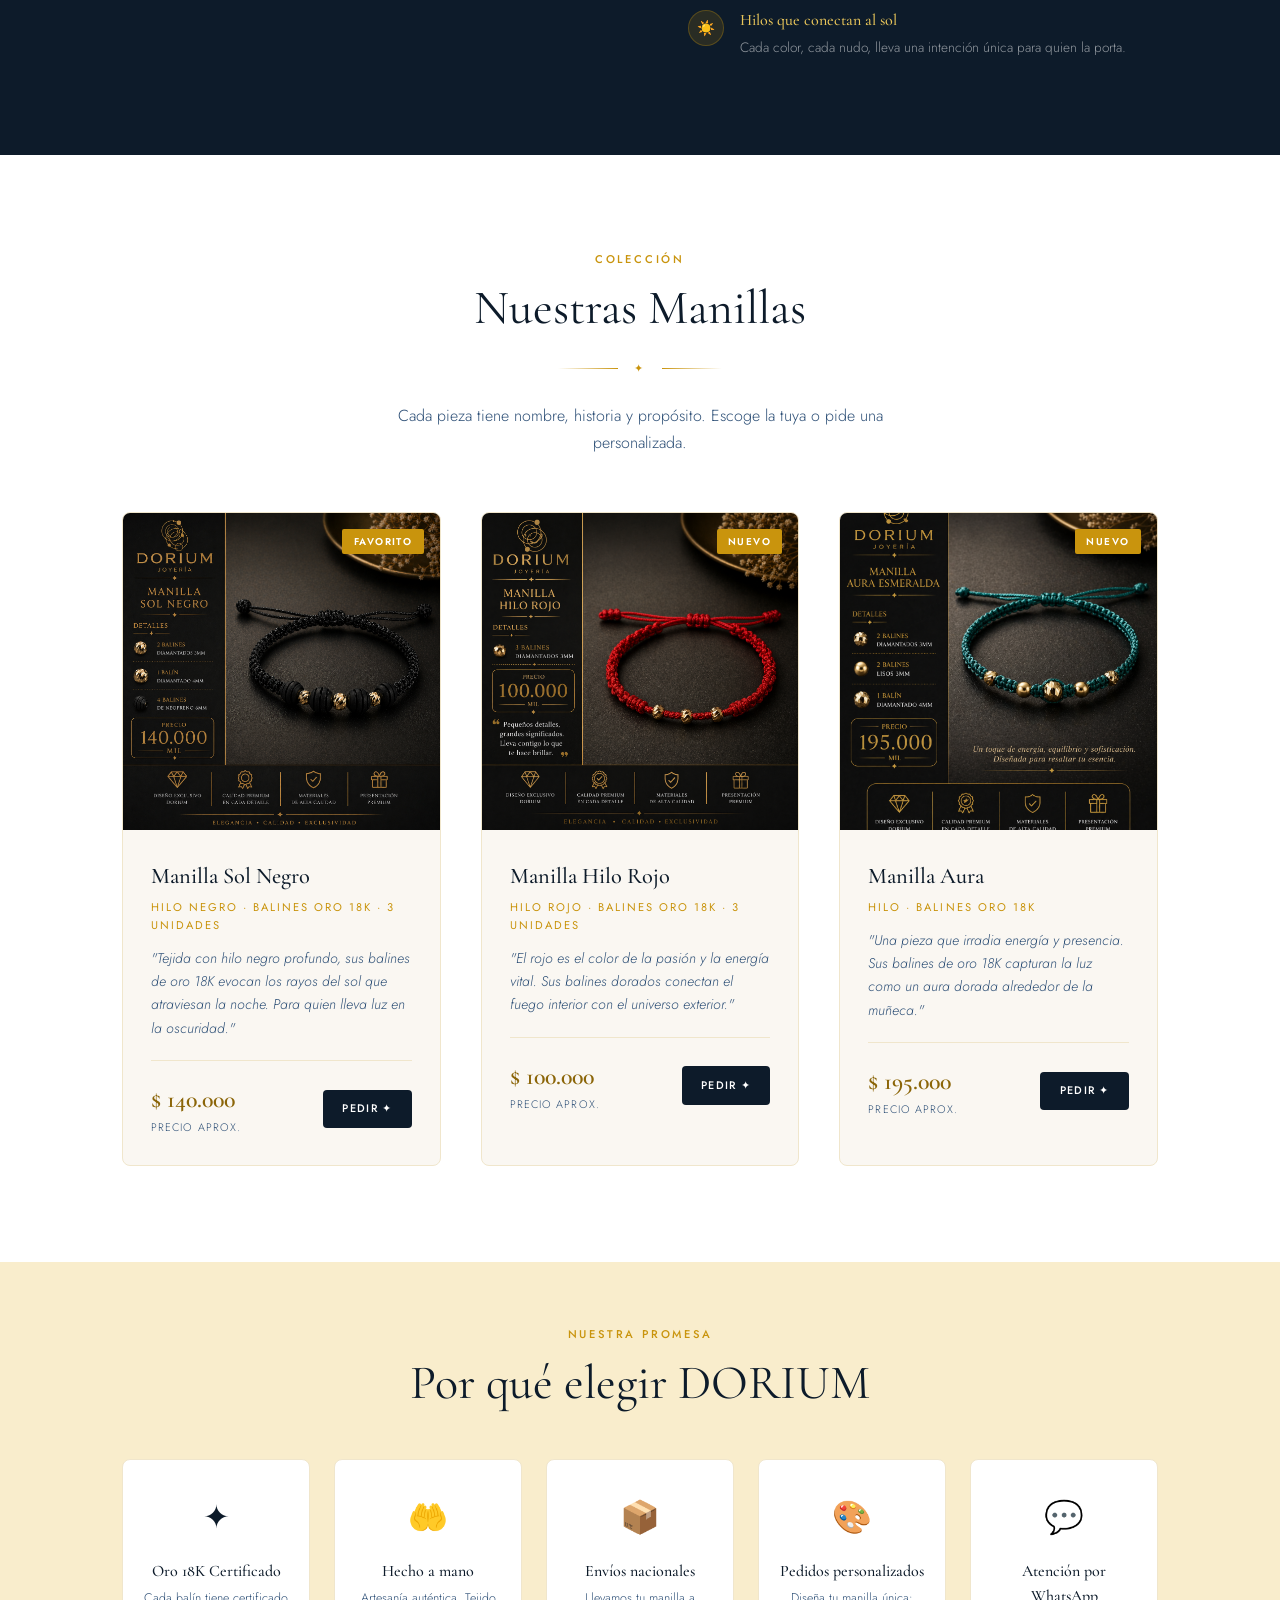
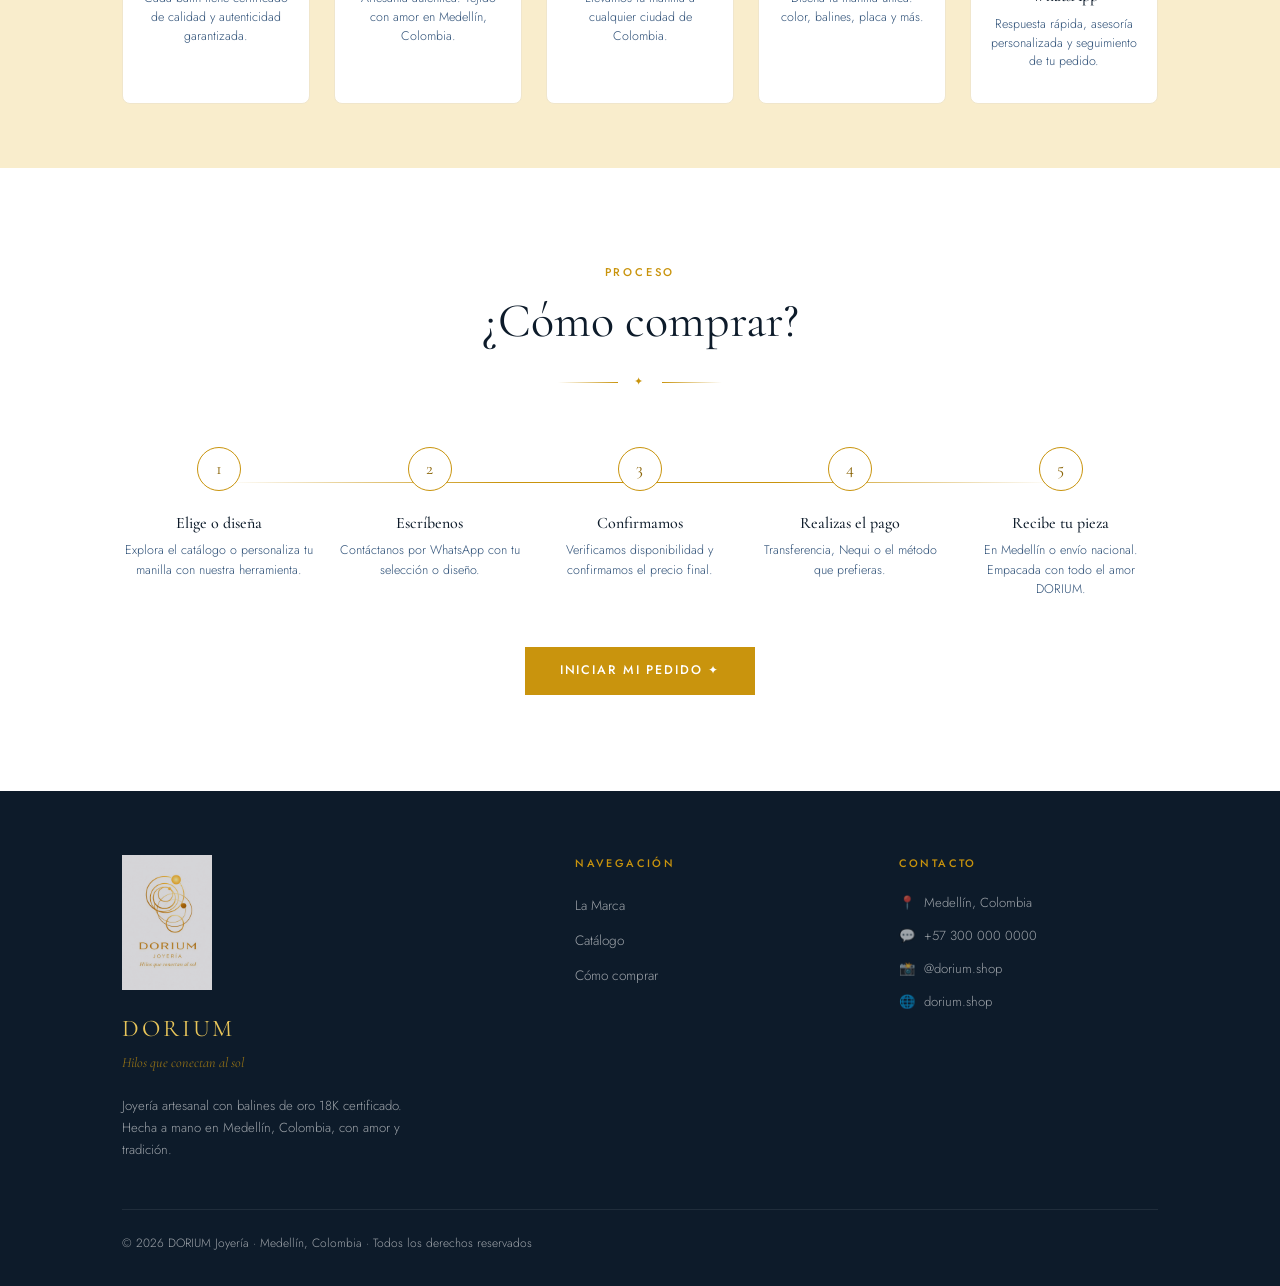
==== commit c91eea62: "Quitar enlace calculadora del footer Co-Authored-By: Claude Sonnet 4.6 <noreply@anthropic.com>" ====
--- a/index.html
+++ b/index.html
@@ -386,7 +386,6 @@
       <p class="footer-copyright">
         © 2026 DORIUM Joyería · Medellín, Colombia · Todos los derechos reservados
       </p>
-      <a href="calculadora.html" class="footer-calc-link">Calculadora para vendedores ›</a>
     </div>
   </div>
 </footer>
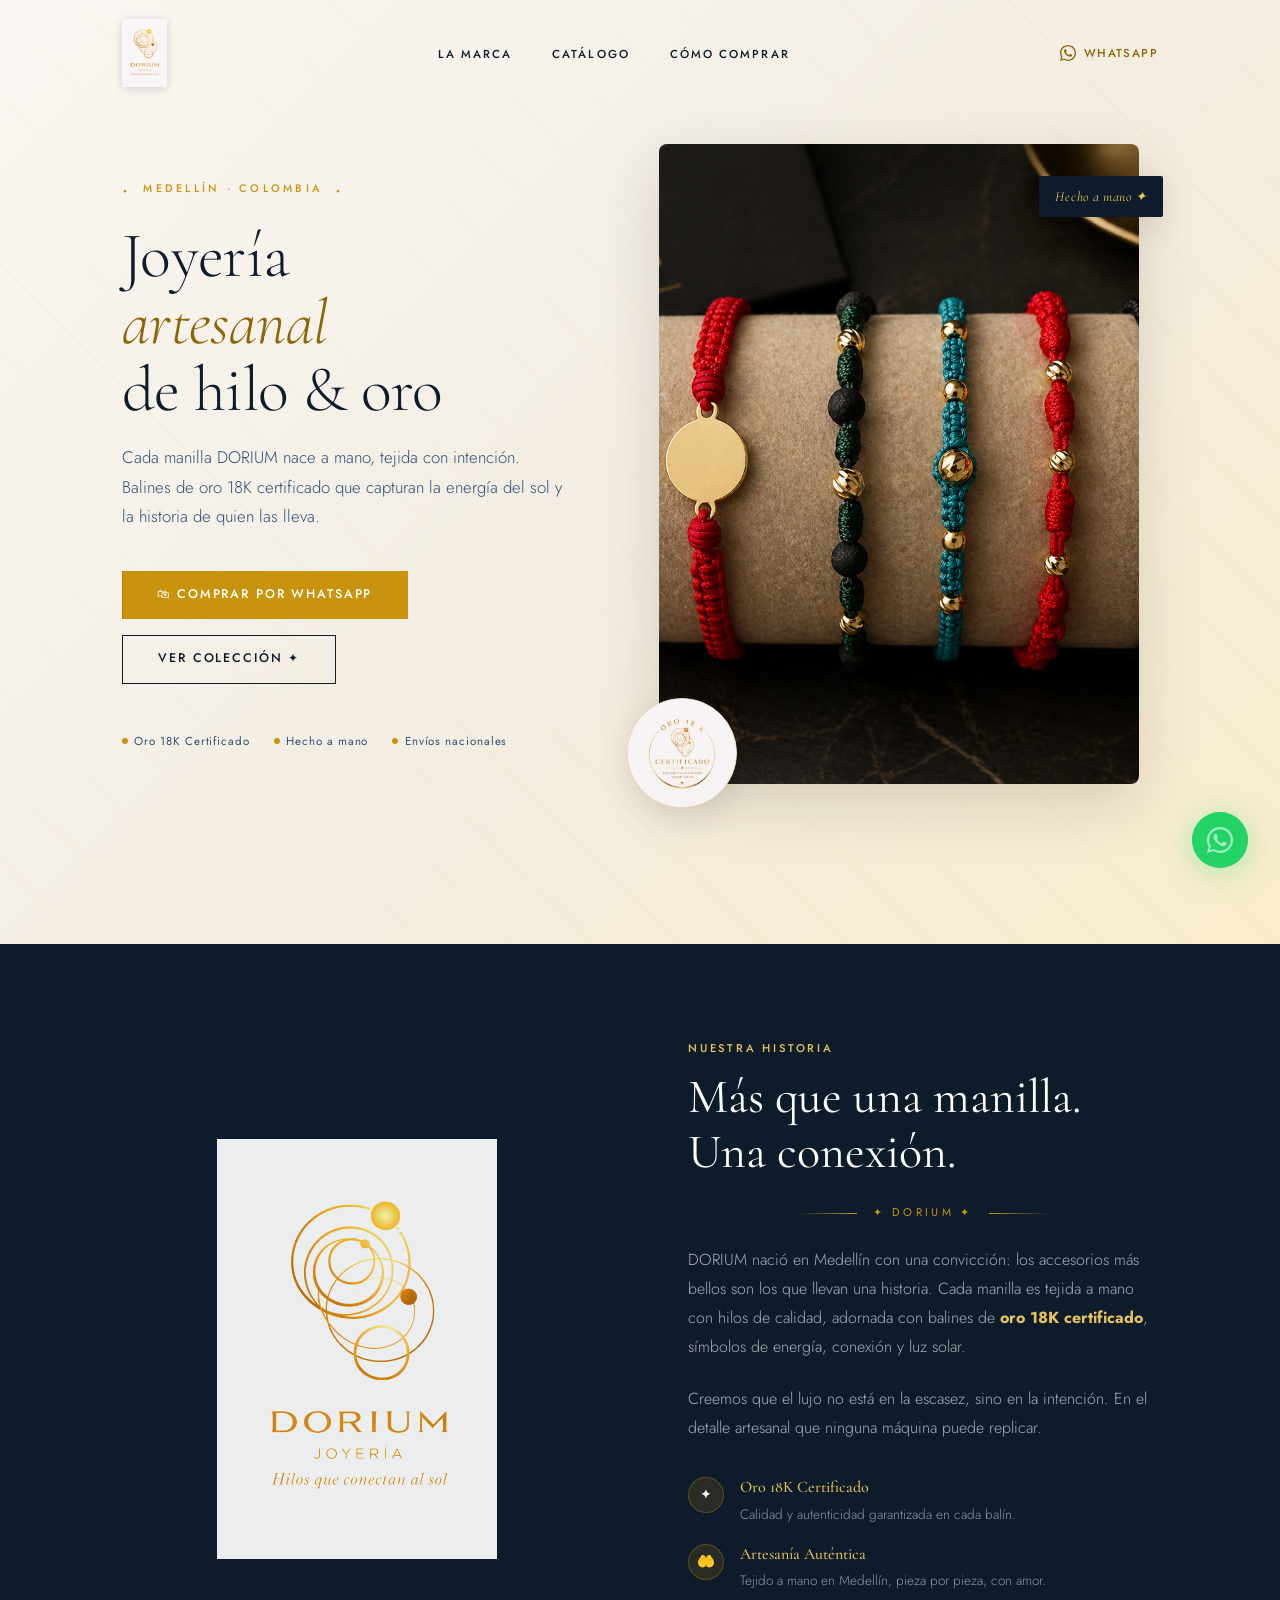
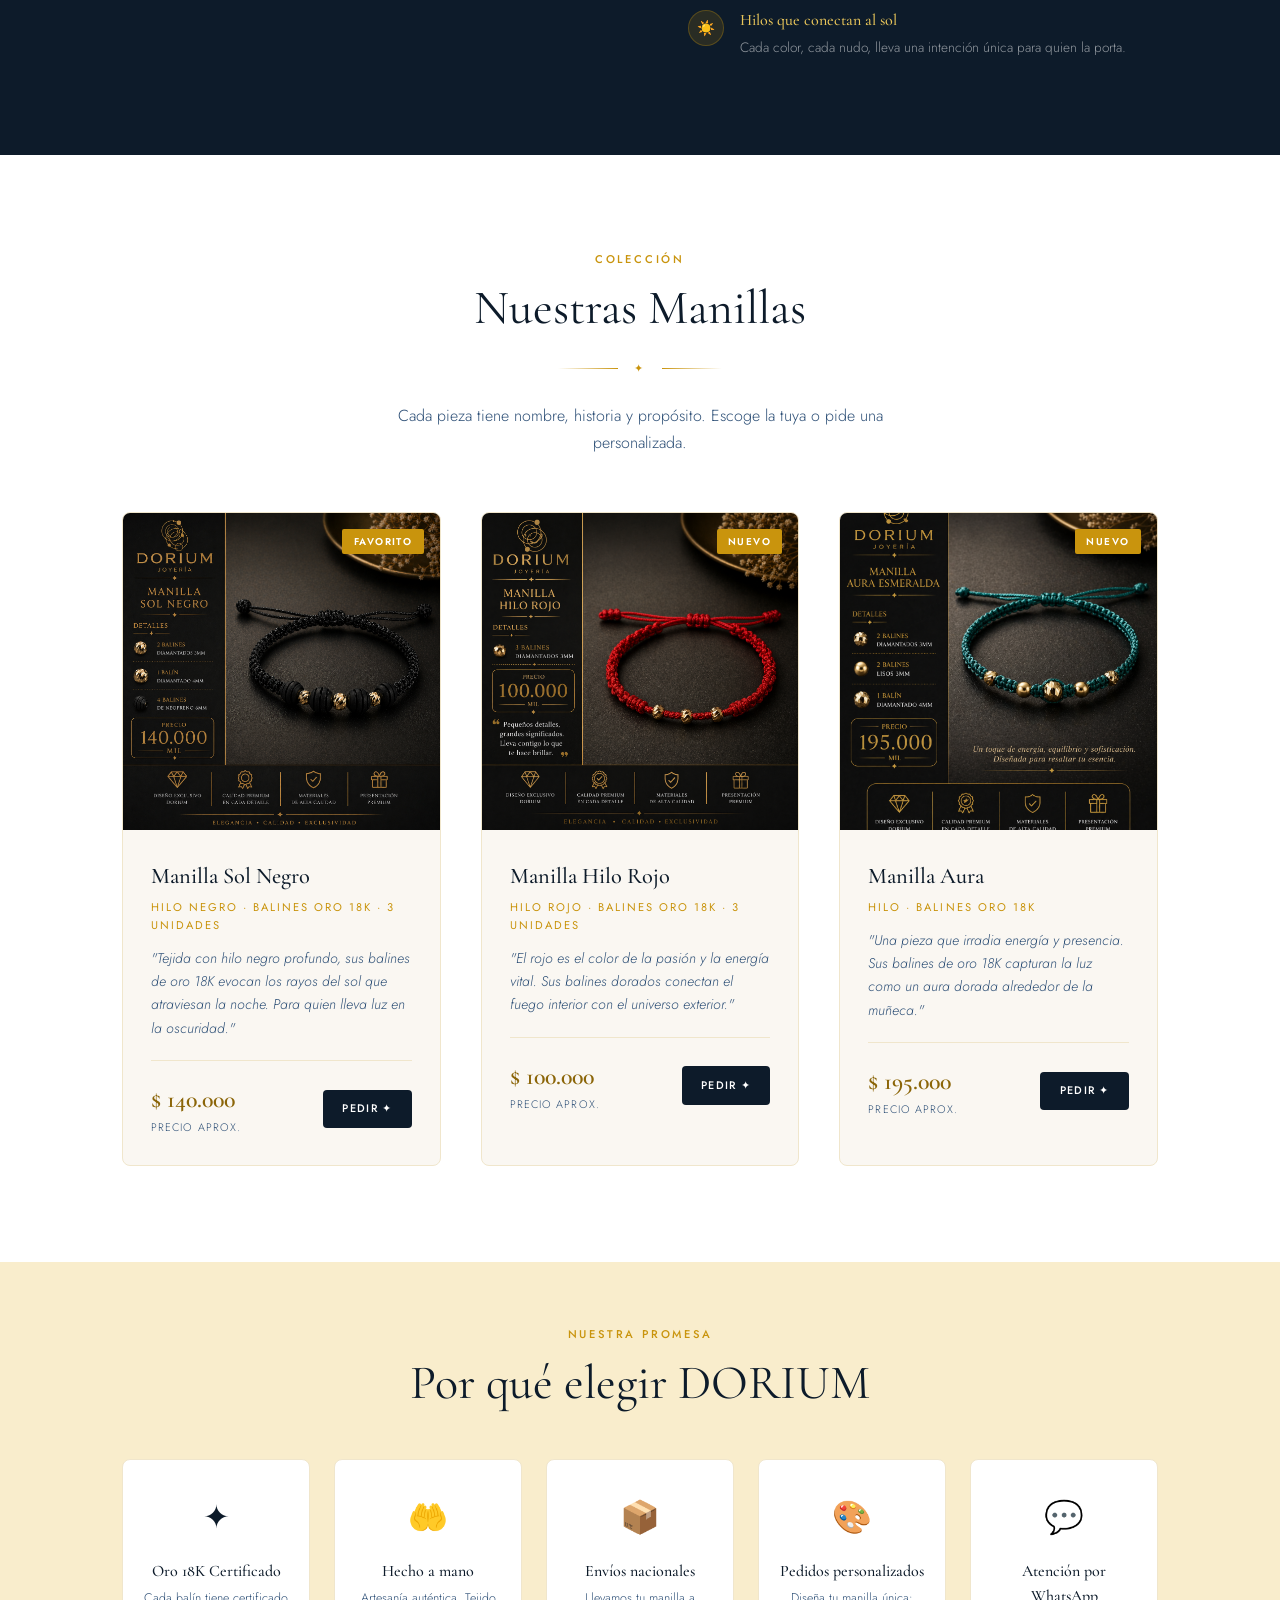
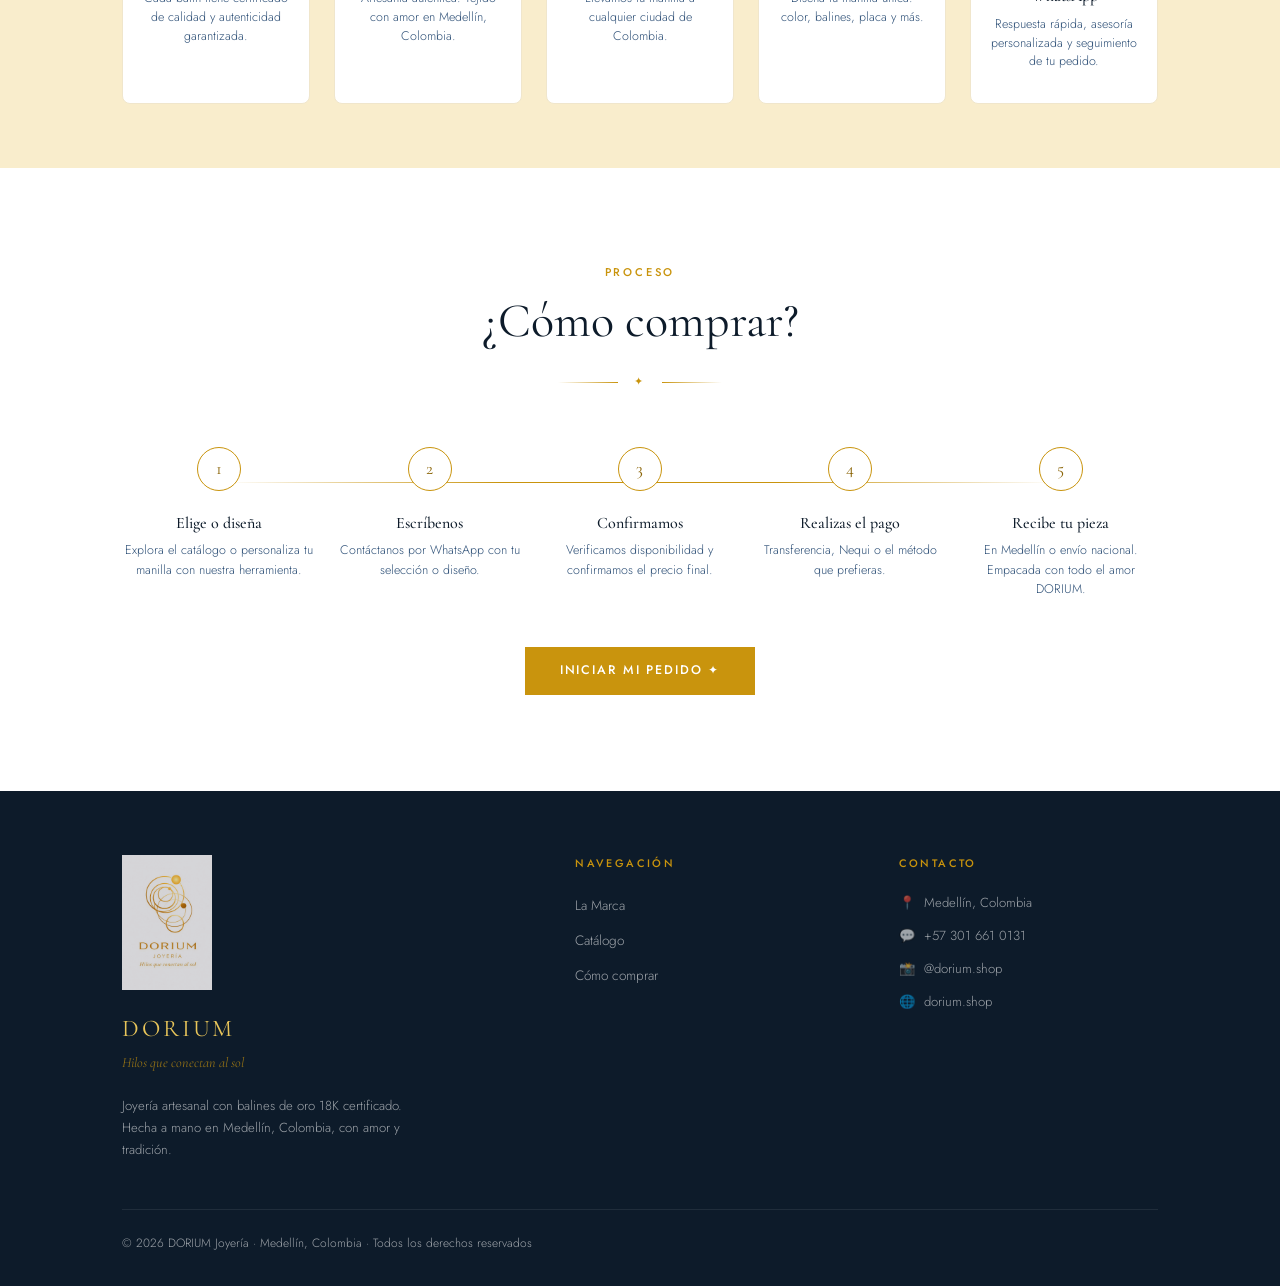
==== commit 4559d341: "Actualizar número de WhatsApp a +57 301 661 0131 Co-Authored-By: Claude Sonnet 4.6 <noreply@anthropi" ====
--- a/index.html
+++ b/index.html
@@ -49,7 +49,7 @@
           ║  Formato: 57XXXXXXXXXX (sin + ni -)  ║
           ╚══════════════════════════════════════╝
         -->
-        <a href="https://wa.me/573000000000?text=Hola%2C%20quiero%20hacer%20un%20pedido%20de%20una%20manilla%20DORIUM"
+        <a href="https://wa.me/573016610131?text=Hola%2C%20quiero%20hacer%20un%20pedido%20de%20una%20manilla%20DORIUM"
            class="nav-whatsapp" target="_blank" rel="noopener">
           <svg xmlns="http://www.w3.org/2000/svg" width="16" height="16" viewBox="0 0 24 24" fill="currentColor">
             <path d="M17.472 14.382c-.297-.149-1.758-.867-2.03-.967-.273-.099-.471-.148-.67.15-.197.297-.767.966-.94 1.164-.173.199-.347.223-.644.075-.297-.15-1.255-.463-2.39-1.475-.883-.788-1.48-1.761-1.653-2.059-.173-.297-.018-.458.13-.606.134-.133.298-.347.446-.52.149-.174.198-.298.298-.497.099-.198.05-.371-.025-.52-.075-.149-.669-1.612-.916-2.207-.242-.579-.487-.5-.669-.51-.173-.008-.371-.01-.57-.01-.198 0-.52.074-.792.372-.272.297-1.04 1.016-1.04 2.479 0 1.462 1.065 2.875 1.213 3.074.149.198 2.096 3.2 5.077 4.487.709.306 1.262.489 1.694.625.712.227 1.36.195 1.871.118.571-.085 1.758-.719 2.006-1.413.248-.694.248-1.289.173-1.413-.074-.124-.272-.198-.57-.347z"/>
@@ -73,7 +73,7 @@
   <a href="#marca" onclick="closeMobileMenu()">La Marca</a>
   <a href="#catalogo" onclick="closeMobileMenu()">Catálogo</a>
   <a href="#pasos" onclick="closeMobileMenu()">Cómo comprar</a>
-  <a href="https://wa.me/573000000000" target="_blank" style="color:#C9940D">WhatsApp</a>
+  <a href="https://wa.me/573016610131" target="_blank" style="color:#C9940D">WhatsApp</a>
 </div>
 
 
@@ -106,7 +106,7 @@
           ═══ BOTÓN WHATSAPP — cambia el número aquí ═══
           Formato: 57XXXXXXXXXX
         -->
-        <a href="https://wa.me/573000000000?text=Hola%2C%20quiero%20hacer%20un%20pedido%20de%20una%20manilla%20DORIUM"
+        <a href="https://wa.me/573016610131?text=Hola%2C%20quiero%20hacer%20un%20pedido%20de%20una%20manilla%20DORIUM"
            class="btn btn-primary" target="_blank" rel="noopener">
           <span>🛍 Comprar por WhatsApp</span>
         </a>
@@ -316,7 +316,7 @@
     </div>
 
     <div class="text-center" style="margin-top:3rem;" data-aos>
-      <a href="https://wa.me/573000000000?text=Hola%2C%20quiero%20hacer%20un%20pedido%20de%20una%20manilla%20DORIUM"
+      <a href="https://wa.me/573016610131?text=Hola%2C%20quiero%20hacer%20un%20pedido%20de%20una%20manilla%20DORIUM"
          class="btn btn-primary" target="_blank" rel="noopener">
         <span>Iniciar mi pedido ✦</span>
       </a>
@@ -366,7 +366,7 @@
             ═══ CAMBIA TU NÚMERO DE WHATSAPP AQUÍ ═══
           -->
           <span>💬</span>
-          <a href="https://wa.me/573000000000" target="_blank" rel="noopener">+57 300 000 0000</a>
+          <a href="https://wa.me/573016610131" target="_blank" rel="noopener">+57 301 661 0131</a>
         </div>
         <div class="footer-contact-item">
           <!--
@@ -397,7 +397,7 @@
 <!--
   ═══ CAMBIA TU NÚMERO AQUÍ ═══
 -->
-<a href="https://wa.me/573000000000?text=Hola%2C%20quiero%20hacer%20un%20pedido%20de%20una%20manilla%20DORIUM"
+<a href="https://wa.me/573016610131?text=Hola%2C%20quiero%20hacer%20un%20pedido%20de%20una%20manilla%20DORIUM"
    class="whatsapp-float" target="_blank" rel="noopener" aria-label="WhatsApp DORIUM">
   <div class="whatsapp-pulse"></div>
   <span class="whatsapp-label">Pedir por WhatsApp</span>
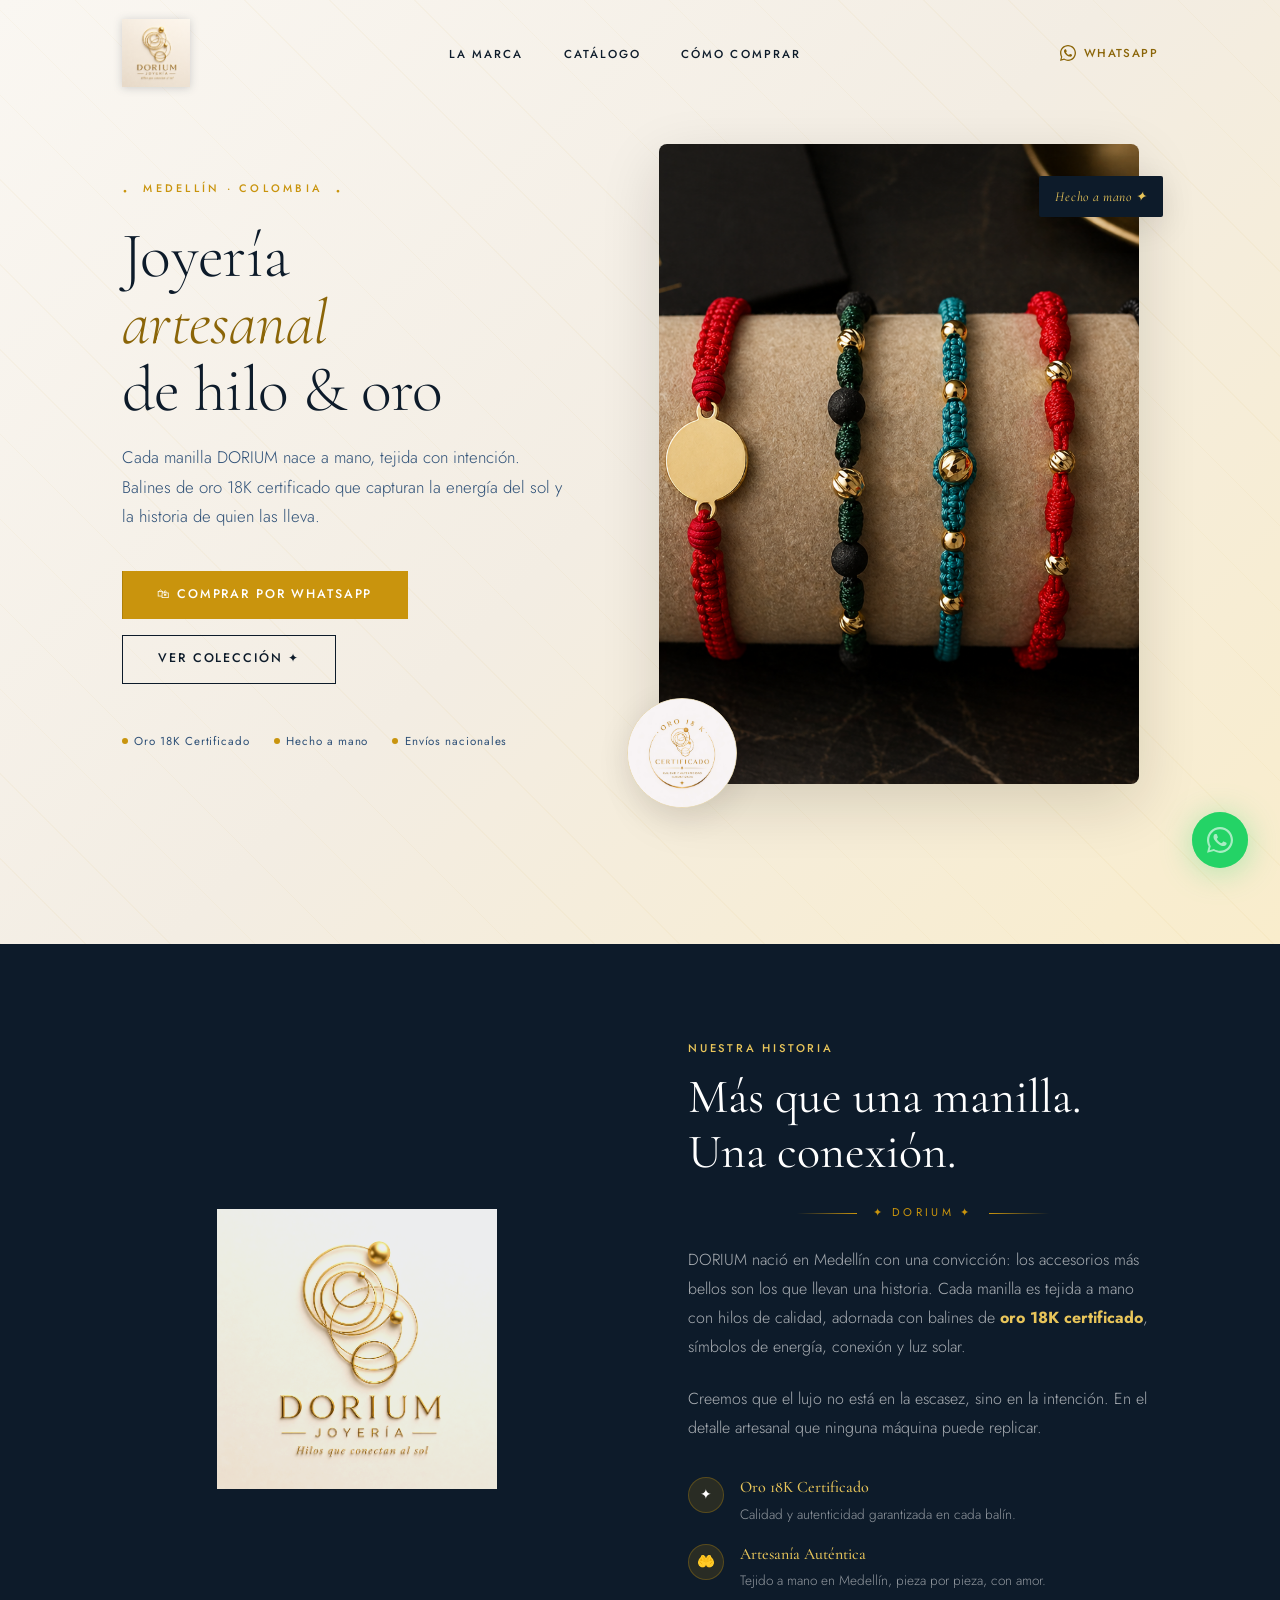
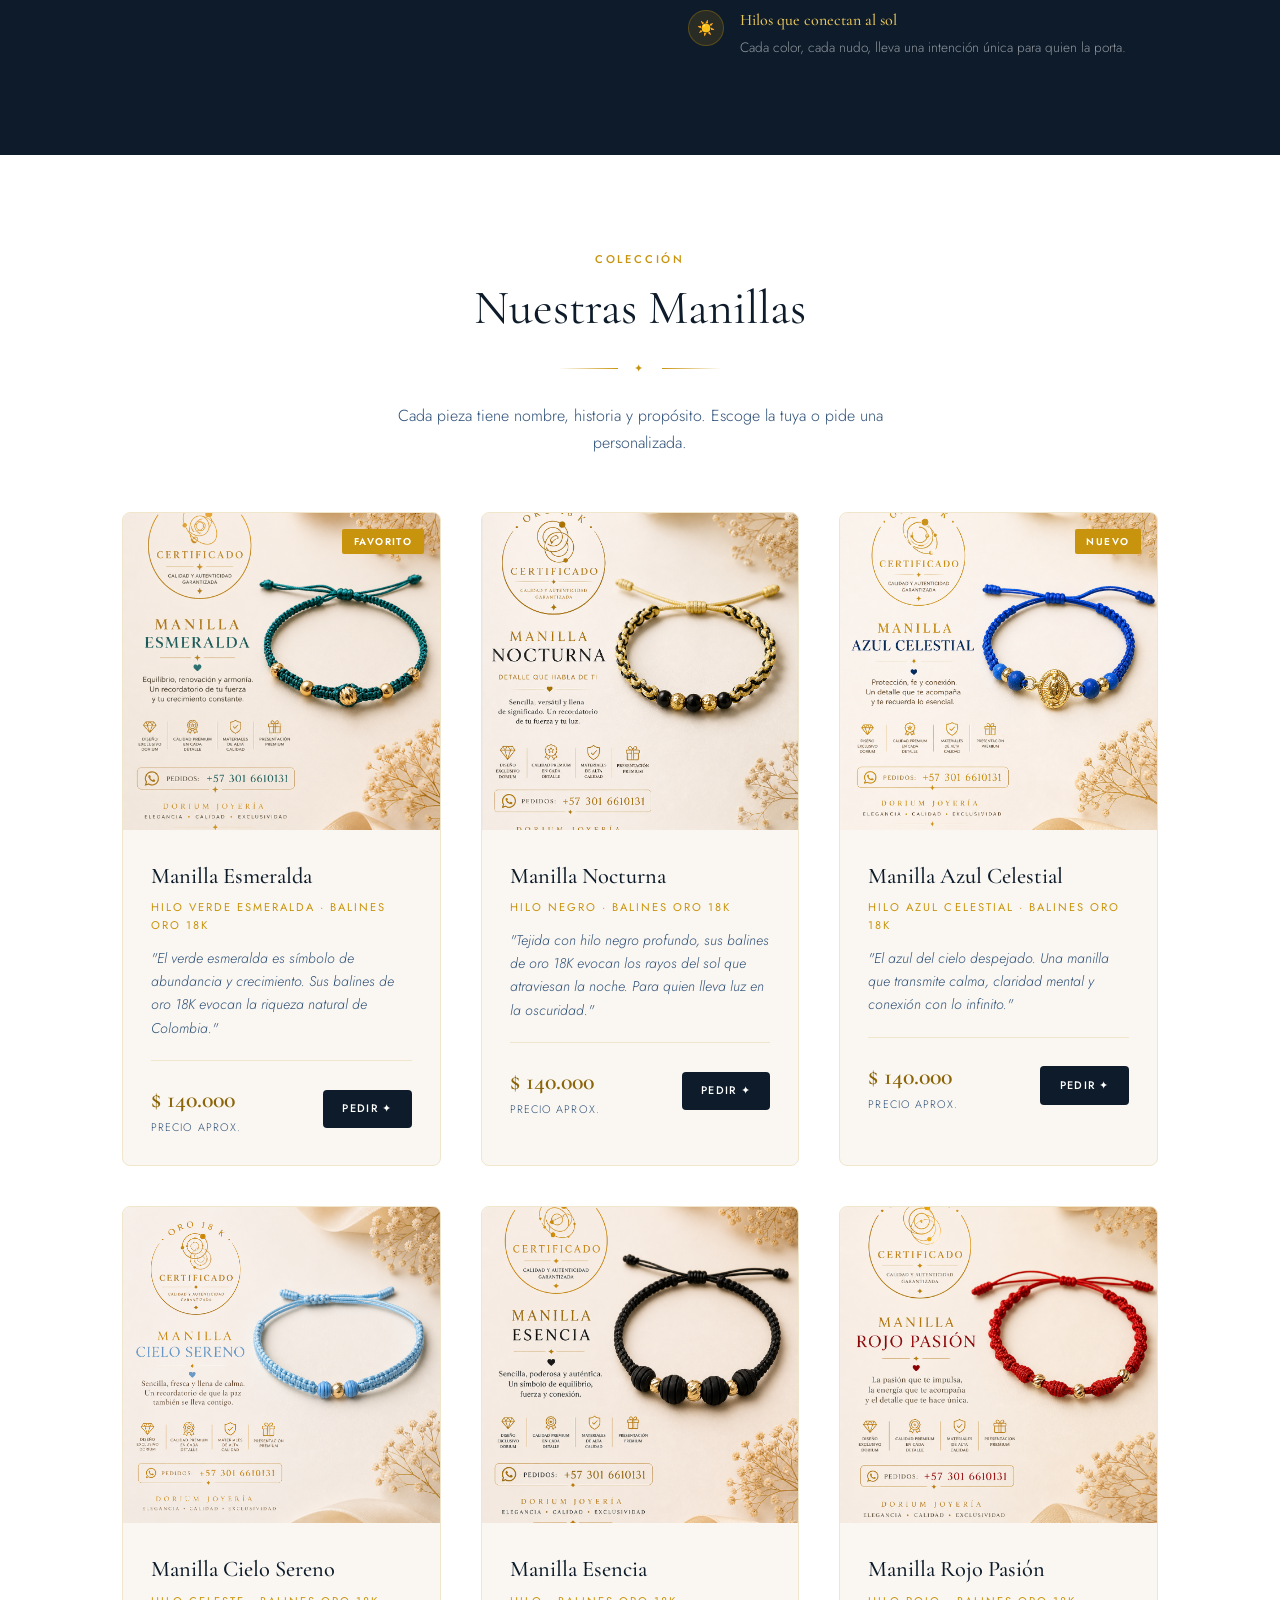
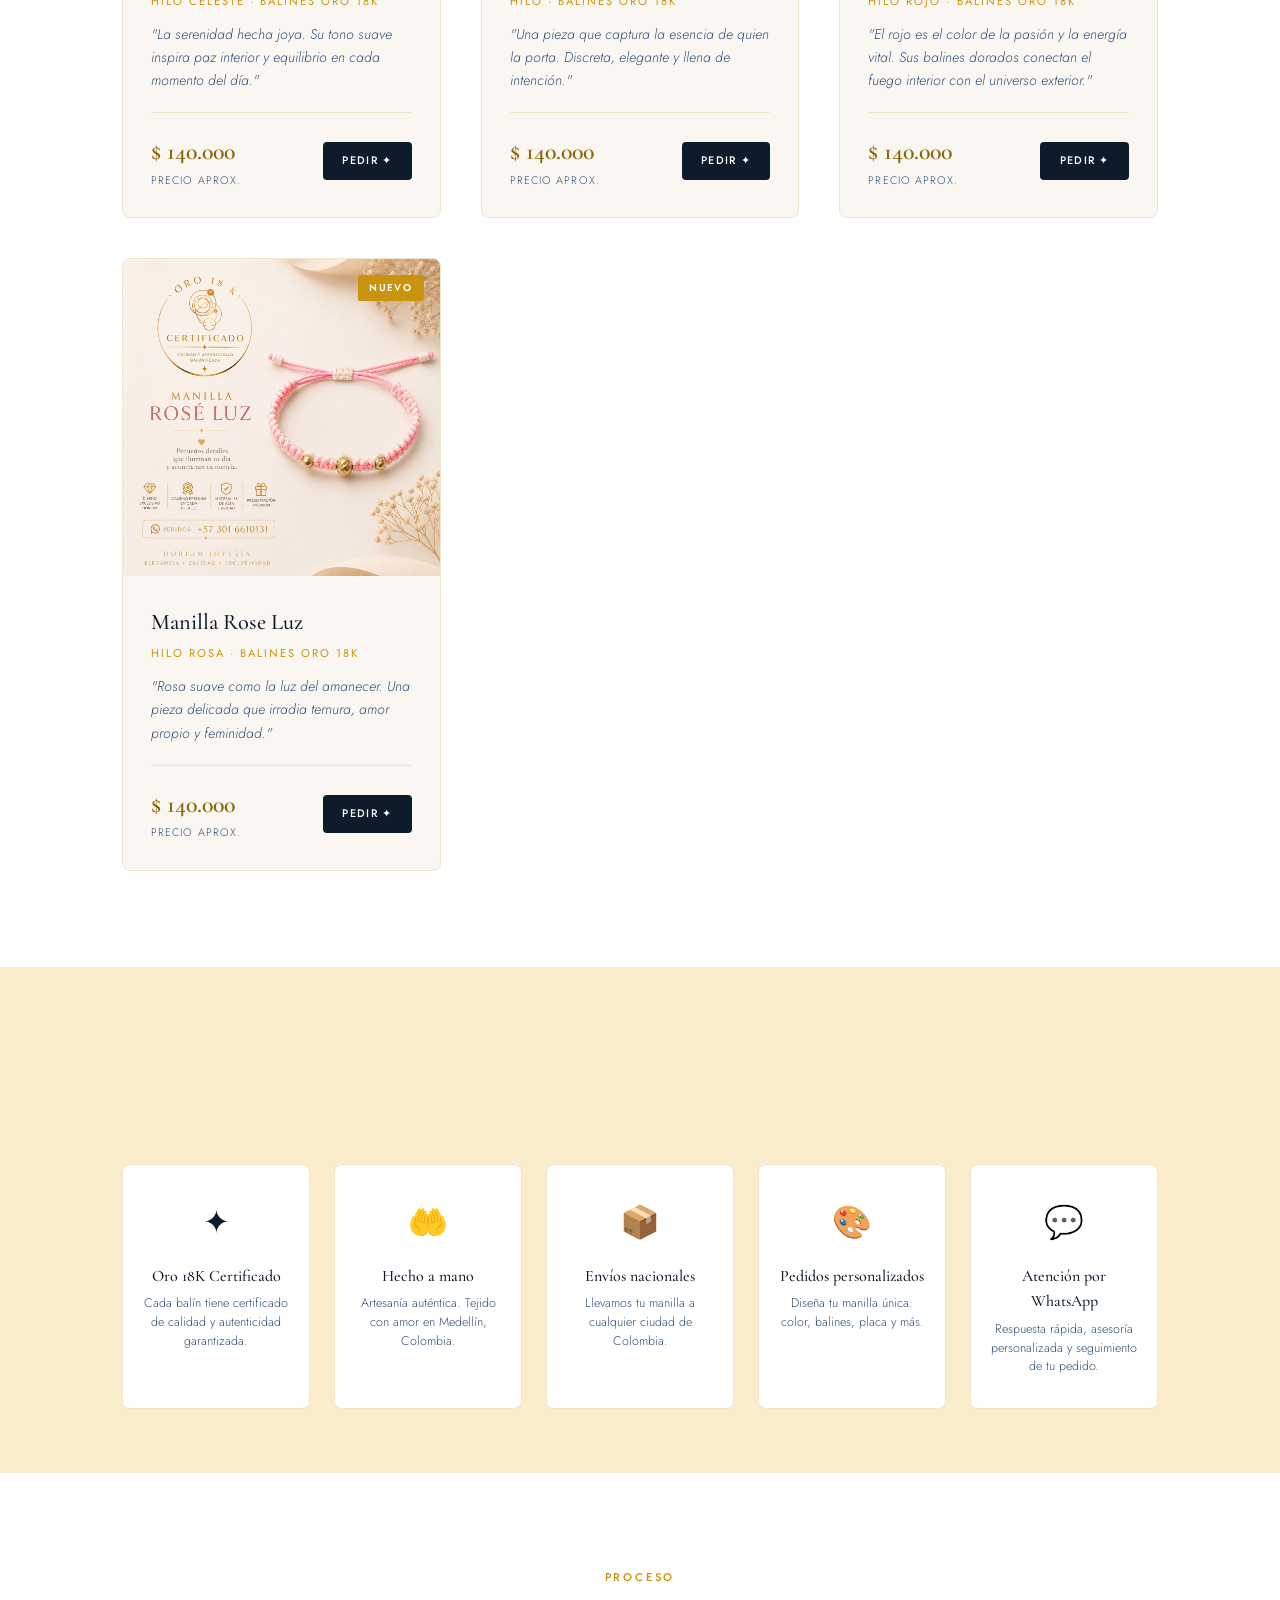
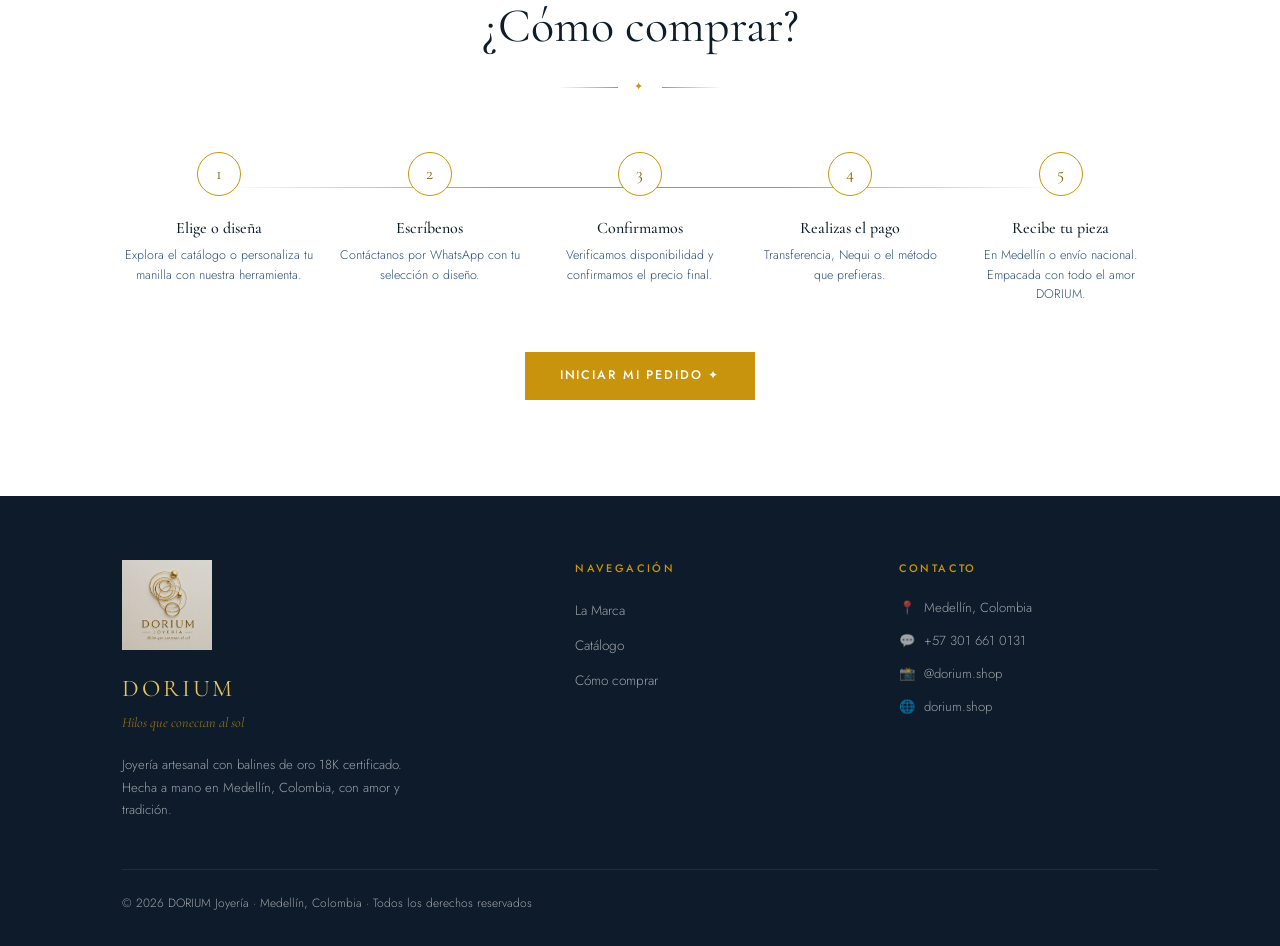
==== commit 7b5f06c8: "Actualizar imágenes y catálogo con nuevas manillas Co-Authored-By: Claude Sonnet 4.6 <noreply@anthro" ====
--- a/index.html
+++ b/index.html
@@ -11,7 +11,7 @@
   <meta name="author" content="DORIUM Joyería" />
   <meta property="og:title" content="DORIUM Joyería – Hilos que conectan al sol" />
   <meta property="og:description" content="Manillas artesanales de hilo con balines de oro 18K certificado. Pedidos por WhatsApp." />
-  <meta property="og:image" content="assets/images/logo-vertical.png" />
+  <meta property="og:image" content="assets/images/Logo.png" />
   <meta property="og:url" content="https://dorium.shop" />
   <link rel="canonical" href="https://dorium.shop" />
 
@@ -31,7 +31,7 @@
     <div class="nav-inner">
       <!-- Logo -->
       <a href="#home" class="nav-logo">
-        <img src="assets/images/logo-vertical.png" alt="DORIUM Joyería" />
+        <img src="assets/images/Logo.png" alt="DORIUM Joyería" />
       </a>
 
       <!-- Links escritorio -->
@@ -148,7 +148,7 @@
     <div class="brand-inner">
       <!-- Logo izquierdo -->
       <div class="brand-logo-wrap" data-aos>
-        <img src="assets/images/logo-vertical.png" alt="DORIUM Joyería" class="brand-logo-img" />
+        <img src="assets/images/Logo.png" alt="DORIUM Joyería" class="brand-logo-img" />
       </div>
 
       <!-- Texto derecho -->
@@ -335,7 +335,7 @@
     <div class="footer-inner">
       <!-- Marca -->
       <div>
-        <img src="assets/images/logo-vertical.png" alt="DORIUM" class="footer-brand-logo" />
+        <img src="assets/images/Logo.png" alt="DORIUM" class="footer-brand-logo" />
         <p class="footer-brand-name">DORIUM</p>
         <p class="footer-tagline">Hilos que conectan al sol</p>
         <p class="footer-desc">
